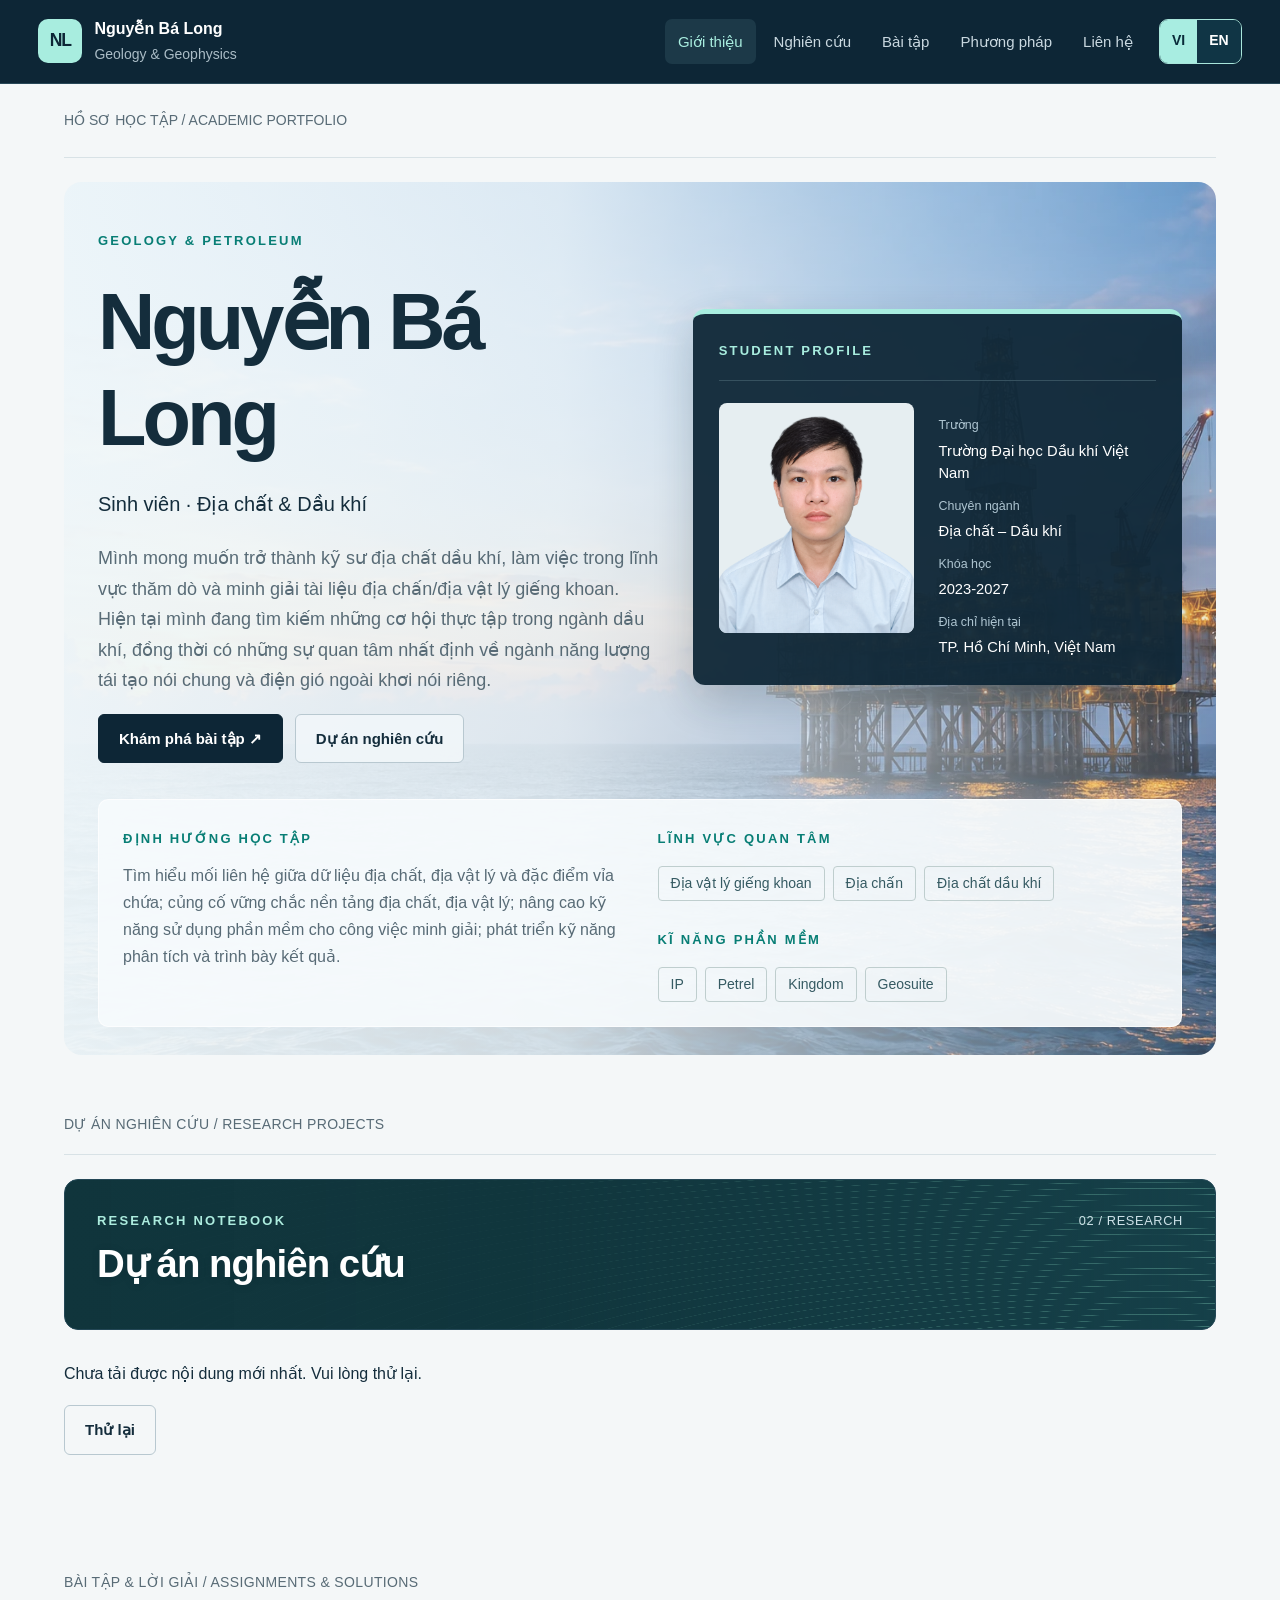
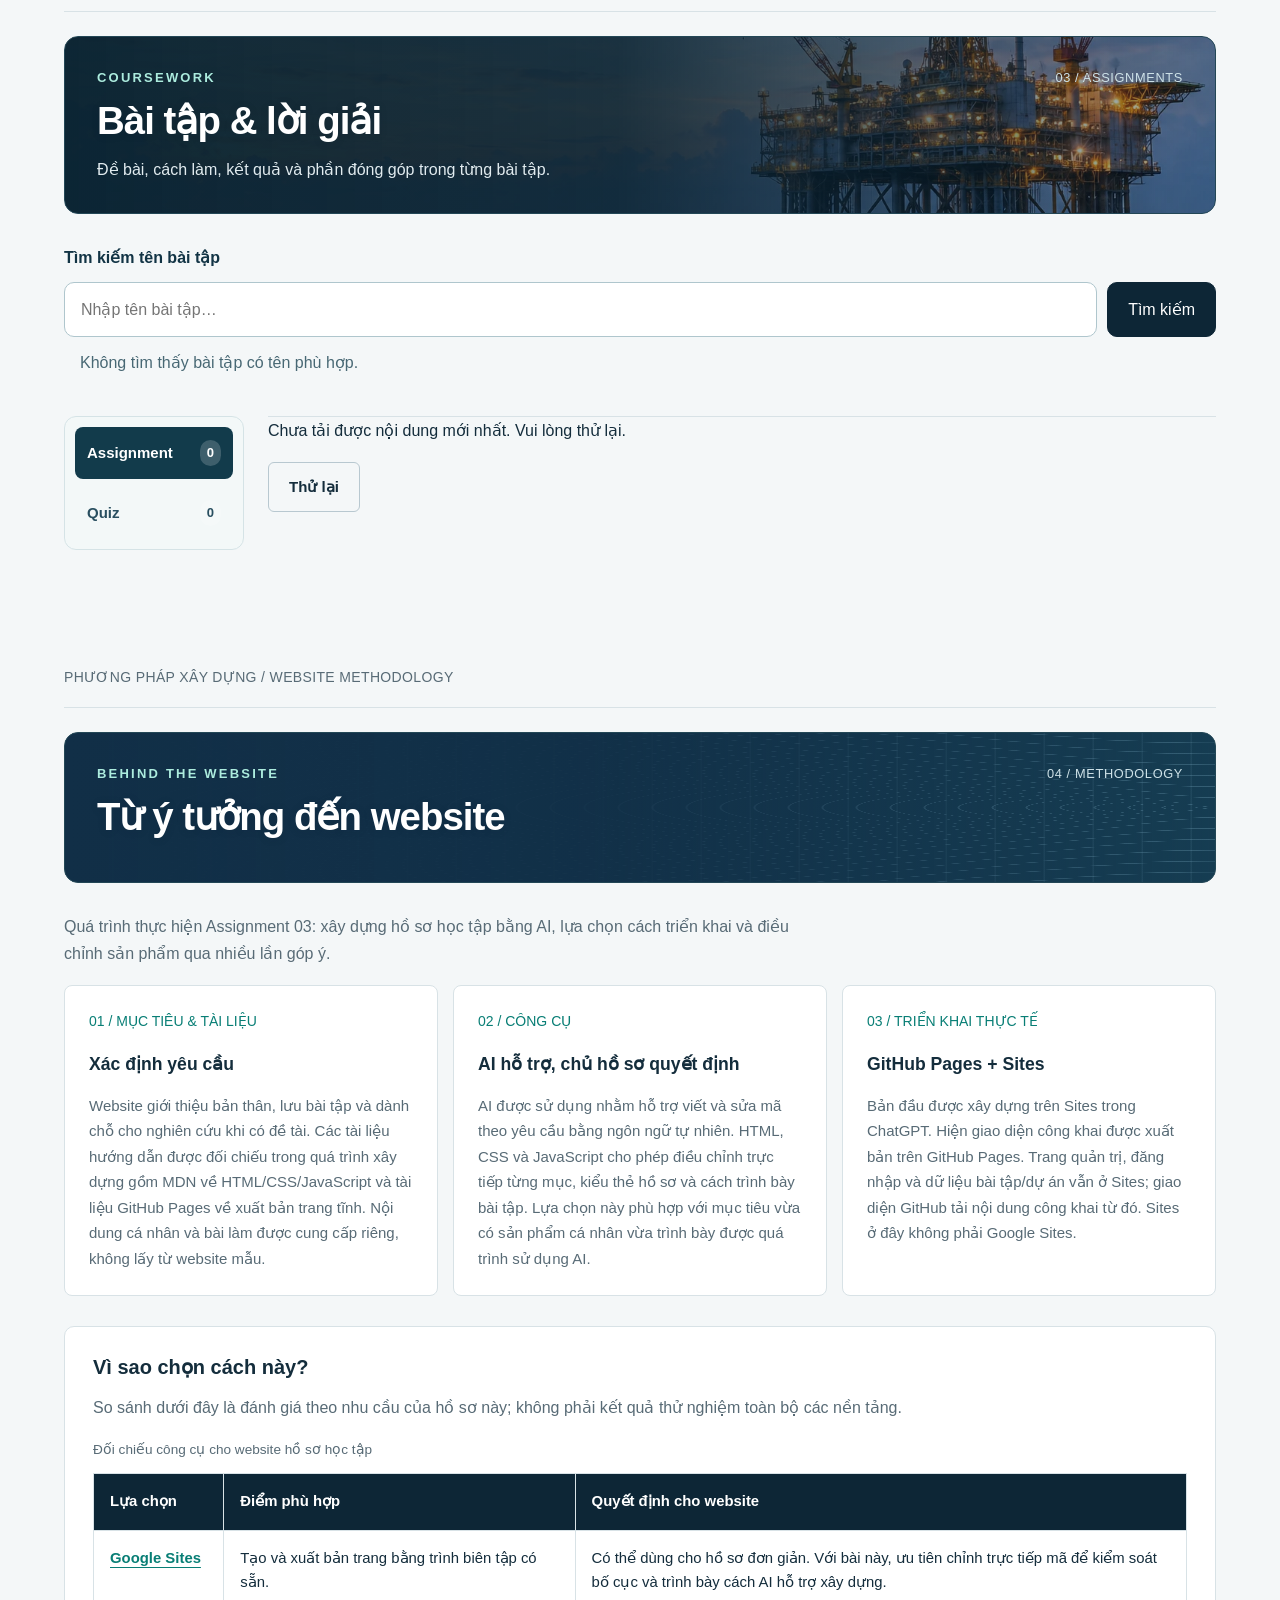
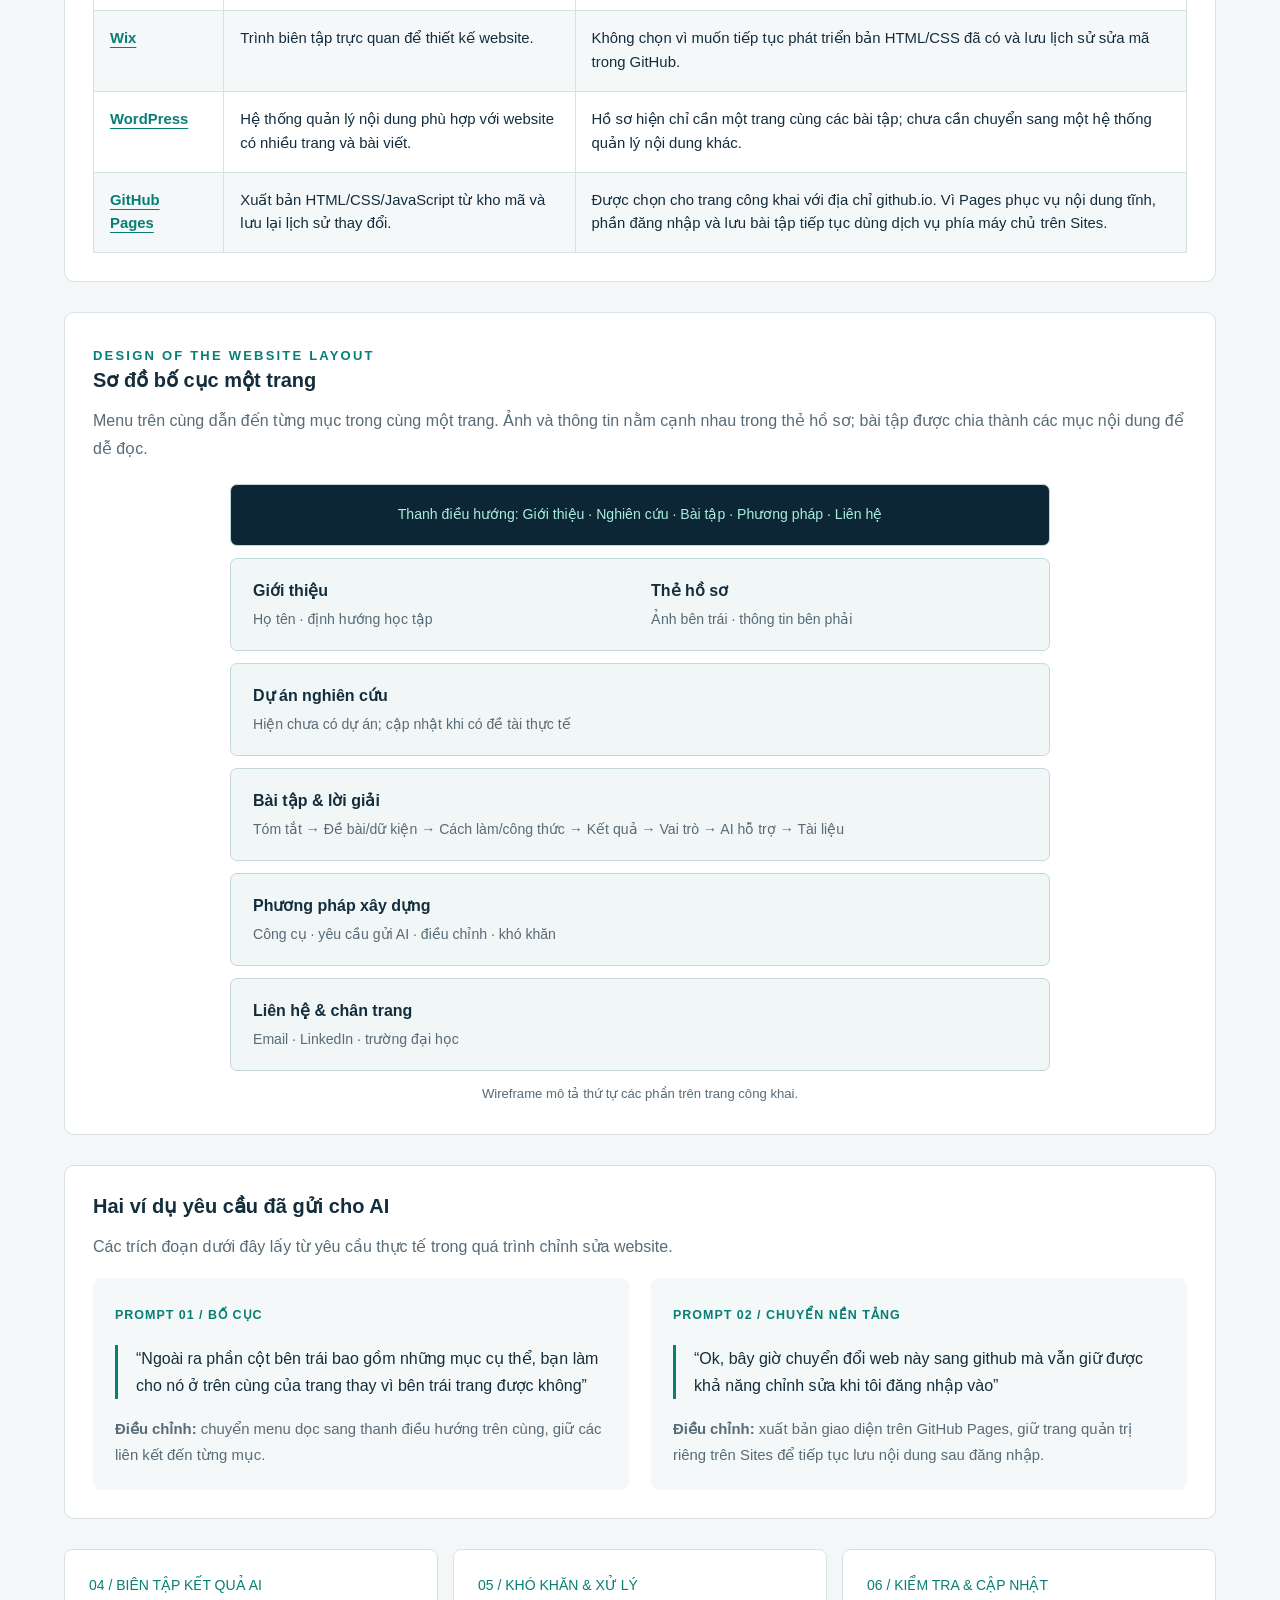
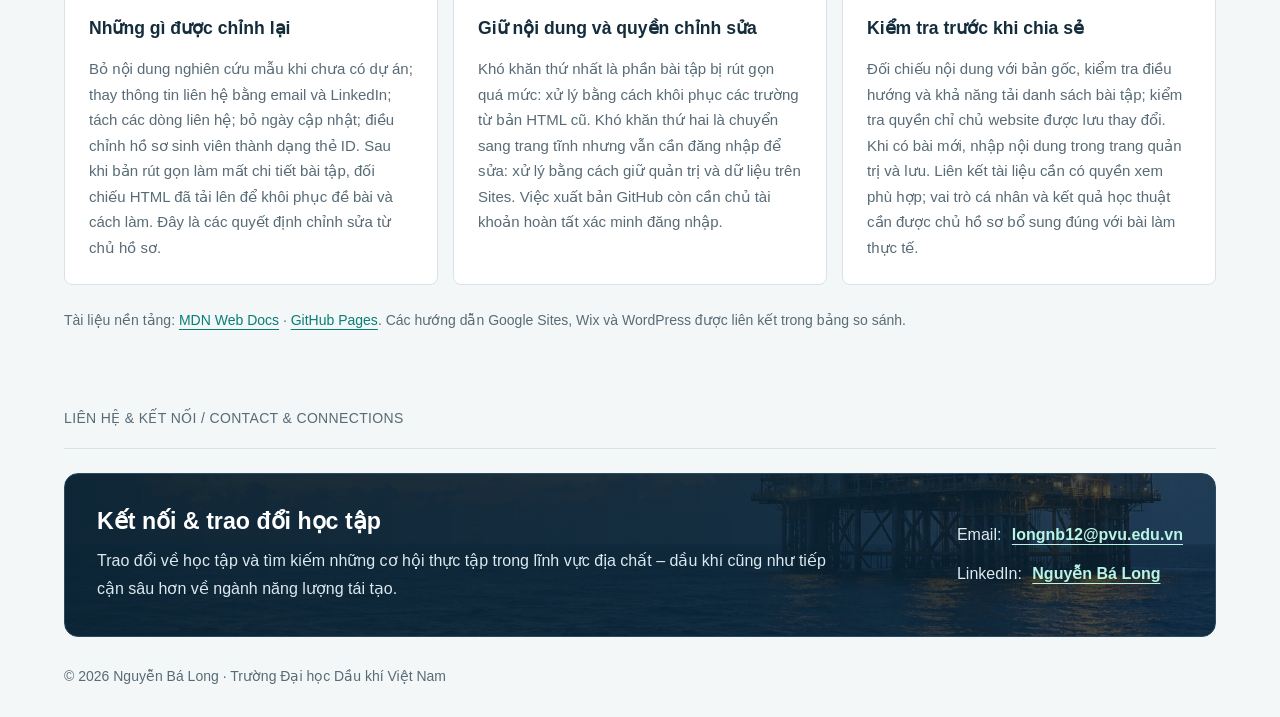
==== index.html @ e531b554 "Switch public portfolio content and feedback to Supabase; host backgrounds on GitHub" ====
<!DOCTYPE html>

<html lang="vi"><head><script defer="" src="./language.js?v=20261015"></script><meta charset="utf-8"/><meta content="width=device-width,initial-scale=1" name="viewport"/><title>Nguyễn Bá Long | Geology &amp; Geophysics</title><meta content="Geology &amp; Geophysics — Nguyễn Bá Long, Trường Đại học Dầu khí Việt Nam. Bài tập, dự án và trao đổi học thuật." name="description"/><link href="./favicon.svg" rel="icon"/><link href="./portfolio.css?v=20261015-supabase" rel="stylesheet"/><script defer="" src="./content.js?v=20261015-supabase"></script><script defer="" src="./feedback.js?v=20261015-supabase"></script><meta content="Nguyễn Bá Long | Geology &amp; Geophysics" property="og:title"/><meta content="Geology &amp; Geophysics — Nguyễn Bá Long, Trường Đại học Dầu khí Việt Nam. Bài tập, dự án và trao đổi học thuật." property="og:description"/><meta content="website" property="og:type"/><meta content="vi_VN" property="og:locale"/><meta content="Nguyễn Bá Long | Geology &amp; Geophysics" property="og:site_name"/><meta content="summary" name="twitter:card"/><meta content="Nguyễn Bá Long | Geology &amp; Geophysics" name="twitter:title"/><meta content="Geology &amp; Geophysics — Nguyễn Bá Long, Trường Đại học Dầu khí Việt Nam. Bài tập, dự án và trao đổi học thuật." name="twitter:description"/><script defer="" src="./assignment-search.js?v=20261006"></script></head><body>
<a class="skip" href="#main">Đến nội dung chính</a>
<div id="website">
<header class="side"><a class="brand" href="#home"><span class="monogram">NL</span><span id="brand-name">Nguyễn Bá Long<small>Geology &amp; Geophysics</small></span></a><nav aria-label="Điều hướng chính" class="nav"><a class="active" href="#home">Giới thiệu</a><a href="#research">Nghiên cứu</a><a href="#assignments">Bài tập</a><a href="#methodology">Phương pháp</a><a href="#contact">Liên hệ</a><div aria-label="Ngôn ngữ" class="language-switch" role="group"><button aria-label="Tiếng Việt" aria-pressed="true" data-lang="vi" type="button">VI</button><button aria-label="English" aria-pressed="false" data-lang="en" type="button">EN</button></div></nav></header>
<main id="main"><div class="topline"><span>HỒ SƠ HỌC TẬP / ACADEMIC PORTFOLIO</span></div><section id="home"><div class="hero"><div><div class="eyebrow">Geology &amp; Petroleum</div><h1 class="profile-name" id="name">Nguyễn Bá Long</h1><p class="role" id="role">Sinh viên · Địa chất &amp; Dầu khí</p><p class="lead" id="bio">Mình mong muốn trở thành kỹ sư địa chất dầu khí, làm việc trong lĩnh vực thăm dò và minh giải tài liệu địa chấn/địa vật lý giếng khoan. Hiện tại mình đang tìm kiếm những cơ hội thực tập trong ngành dầu khí, đồng thời có những sự quan tâm nhất định về ngành năng lượng tái tạo nói chung và điện gió ngoài khơi nói riêng.</p><div class="buttons"><a class="button" href="#assignments">Khám phá bài tập ↗</a><a class="button secondary" href="#research">Dự án nghiên cứu</a></div></div><aside aria-label="Thông tin cá nhân" class="profile-card"><div class="eyebrow">Student profile</div><div class="profile-id-body"><div class="avatar" id="avatar"><img alt="Ảnh đại diện của Nguyễn Bá Long" height="1357" src="./portrait.png" width="1159"/></div><div class="profile-id-info"><dl id="profile-facts"><div><dt>Trường</dt><dd>Trường Đại học Dầu khí Việt Nam</dd></div><div><dt>Chuyên ngành</dt><dd>Địa chất – Dầu khí</dd></div><div><dt>Khóa học</dt><dd>2023-2027</dd></div><div><dt>Địa chỉ hiện tại</dt><dd>TP. Hồ Chí Minh, Việt Nam</dd></div></dl></div></div></aside></div><div class="about-strip"><div><span class="eyebrow">Định hướng học tập</span><p id="focus">Tìm hiểu mối liên hệ giữa dữ liệu địa chất, địa vật lý và đặc điểm vỉa chứa; củng cố vững chắc nền tảng địa chất, địa vật lý; nâng cao kỹ năng sử dụng phần mềm cho công việc minh giải; phát triển kỹ năng phân tích và trình bày kết quả.</p></div><div><span class="eyebrow">Lĩnh vực quan tâm</span><div class="chips" id="interests"><span class="chip">Địa vật lý giếng khoan</span><span class="chip">Địa chấn</span><span class="chip">Địa chất dầu khí</span></div><div class="software-skills"><span class="eyebrow">Kĩ năng phần mềm</span><div class="chips"><span class="chip">IP</span><span class="chip">Petrel</span><span class="chip">Kingdom</span><span class="chip">Geosuite</span></div></div></div></div></section>
<section class="section" id="research"><div class="section-kicker"><span>DỰ ÁN NGHIÊN CỨU / RESEARCH PROJECTS</span></div><div class="section-head"><div><p class="eyebrow">Research notebook</p><h2>Dự án nghiên cứu</h2></div><span class="section-no">02 / RESEARCH</span></div><div id="research-content"><div aria-live="polite" id="live-projects"><p>Đang tải dự án…</p></div></div></section><section class="section" id="assignments"><div class="section-kicker"><span>BÀI TẬP &amp; LỜI GIẢI / ASSIGNMENTS &amp; SOLUTIONS</span></div><div class="section-head"><div><p class="eyebrow">Coursework</p><h2>Bài tập &amp; lời giải</h2><p>Đề bài, cách làm, kết quả và phần đóng góp trong từng bài tập.</p></div><span class="section-no">03 / ASSIGNMENTS</span></div><div class="assignment-search" id="assignment-search"><form id="assignment-search-form" role="search"><label for="assignment-query">Tìm kiếm tên bài tập</label><div class="assignment-search-row"><input aria-controls="assignment-suggestions" aria-expanded="false" autocomplete="off" id="assignment-query" placeholder="Nhập tên bài tập…" type="search"/><button class="button" type="submit">Tìm kiếm</button><button class="button secondary" hidden="" id="assignment-search-clear" type="button">Xóa tìm kiếm</button></div></form><div aria-label="Gợi ý bài tập" class="assignment-suggestions" hidden="" id="assignment-suggestions"></div><p hidden="" id="assignment-search-status" role="status"></p></div><div class="coursework-layout"><aside aria-label="Loại bài tập" class="coursework-menu"><button aria-pressed="true" data-category="assignment" type="button">Assignment <span class="category-count">0</span></button><button aria-pressed="false" data-category="quiz" type="button">Quiz <span class="category-count">0</span></button></aside><div class="assignment-list" id="assignment-list"><div aria-live="polite" id="live-assignments"><p>Đang tải bài tập…</p></div></div></div></section>

<section class="section" id="methodology"><div class="section-kicker"><span>PHƯƠNG PHÁP XÂY DỰNG / WEBSITE METHODOLOGY</span></div>
<div class="section-head"><div><p class="eyebrow">Behind the website</p><h2>Từ ý tưởng đến website</h2></div><span class="section-no">04 / METHODOLOGY</span></div>
<p class="method-intro">Quá trình thực hiện Assignment 03: xây dựng hồ sơ học tập bằng AI, lựa chọn cách triển khai và điều chỉnh sản phẩm qua nhiều lần góp ý.</p>
<div class="method-grid">
<article class="method"><span class="step">01 / MỤC TIÊU &amp; TÀI LIỆU</span><h3>Xác định yêu cầu</h3><p>Website giới thiệu bản thân, lưu bài tập và dành chỗ cho nghiên cứu khi có đề tài. Các tài liệu hướng dẫn được đối chiếu trong quá trình xây dựng gồm MDN về HTML/CSS/JavaScript và tài liệu GitHub Pages về xuất bản trang tĩnh. Nội dung cá nhân và bài làm được cung cấp riêng, không lấy từ website mẫu.</p></article>
<article class="method"><span class="step">02 / CÔNG CỤ</span><h3>AI hỗ trợ, chủ hồ sơ quyết định</h3><p>AI được sử dụng nhằm hỗ trợ viết và sửa mã theo yêu cầu bằng ngôn ngữ tự nhiên. HTML, CSS và JavaScript cho phép điều chỉnh trực tiếp từng mục, kiểu thẻ hồ sơ và cách trình bày bài tập. Lựa chọn này phù hợp với mục tiêu vừa có sản phẩm cá nhân vừa trình bày được quá trình sử dụng AI.</p></article>
<article class="method"><span class="step">03 / TRIỂN KHAI THỰC TẾ</span><h3>GitHub Pages + Sites</h3><p>Bản đầu được xây dựng trên Sites trong ChatGPT. Hiện giao diện công khai được xuất bản trên GitHub Pages. Trang quản trị, đăng nhập và dữ liệu bài tập/dự án vẫn ở Sites; giao diện GitHub tải nội dung công khai từ đó. Sites ở đây không phải Google Sites.</p></article>
</div>
<div class="method-block"><h3>Vì sao chọn cách này?</h3><p>So sánh dưới đây là đánh giá theo nhu cầu của hồ sơ này; không phải kết quả thử nghiệm toàn bộ các nền tảng.</p>
<div class="tool-table-wrap"><table class="tool-table"><caption>Đối chiếu công cụ cho website hồ sơ học tập</caption><thead><tr><th scope="col">Lựa chọn</th><th scope="col">Điểm phù hợp</th><th scope="col">Quyết định cho website</th></tr></thead><tbody>
<tr><th scope="row"><a href="https://support.google.com/sites/answer/98081?hl=en" rel="noopener noreferrer" target="_blank">Google Sites</a></th><td>Tạo và xuất bản trang bằng trình biên tập có sẵn.</td><td>Có thể dùng cho hồ sơ đơn giản. Với bài này, ưu tiên chỉnh trực tiếp mã để kiểm soát bố cục và trình bày cách AI hỗ trợ xây dựng.</td></tr>
<tr><th scope="row"><a href="https://support.wix.com/en/article/wix-editor-getting-started-with-the-wix-editor" rel="noopener noreferrer" target="_blank">Wix</a></th><td>Trình biên tập trực quan để thiết kế website.</td><td>Không chọn vì muốn tiếp tục phát triển bản HTML/CSS đã có và lưu lịch sử sửa mã trong GitHub.</td></tr>
<tr><th scope="row"><a href="https://wordpress.org/documentation/article/get-started-with-wordpress/" rel="noopener noreferrer" target="_blank">WordPress</a></th><td>Hệ thống quản lý nội dung phù hợp với website có nhiều trang và bài viết.</td><td>Hồ sơ hiện chỉ cần một trang cùng các bài tập; chưa cần chuyển sang một hệ thống quản lý nội dung khác.</td></tr>
<tr><th scope="row"><a href="https://docs.github.com/en/pages" rel="noopener noreferrer" target="_blank">GitHub Pages</a></th><td>Xuất bản HTML/CSS/JavaScript từ kho mã và lưu lại lịch sử thay đổi.</td><td>Được chọn cho trang công khai với địa chỉ github.io. Vì Pages phục vụ nội dung tĩnh, phần đăng nhập và lưu bài tập tiếp tục dùng dịch vụ phía máy chủ trên Sites.</td></tr>
</tbody></table></div></div>
<div class="method-block"><span class="eyebrow">Design of the website layout</span><h3>Sơ đồ bố cục một trang</h3><p>Menu trên cùng dẫn đến từng mục trong cùng một trang. Ảnh và thông tin nằm cạnh nhau trong thẻ hồ sơ; bài tập được chia thành các mục nội dung để dễ đọc.</p>
<figure aria-label="Sơ đồ bố cục website từ trên xuống" class="layout-wireframe">
<div class="wire-nav">Thanh điều hướng: Giới thiệu · Nghiên cứu · Bài tập · Phương pháp · Liên hệ</div>
<div class="wire-hero"><div><strong>Giới thiệu</strong><span>Họ tên · định hướng học tập</span></div><div><strong>Thẻ hồ sơ</strong><span>Ảnh bên trái · thông tin bên phải</span></div></div>
<div><strong>Dự án nghiên cứu</strong><span>Hiện chưa có dự án; cập nhật khi có đề tài thực tế</span></div><div><strong>Bài tập &amp; lời giải</strong><span>Tóm tắt → Đề bài/dữ kiện → Cách làm/công thức → Kết quả → Vai trò → AI hỗ trợ → Tài liệu</span></div>

<div><strong>Phương pháp xây dựng</strong><span>Công cụ · yêu cầu gửi AI · điều chỉnh · khó khăn</span></div>
<div><strong>Liên hệ &amp; chân trang</strong><span>Email · LinkedIn · trường đại học</span></div>
<figcaption>Wireframe mô tả thứ tự các phần trên trang công khai.</figcaption></figure></div>
<div class="method-block"><h3>Hai ví dụ yêu cầu đã gửi cho AI</h3><p>Các trích đoạn dưới đây lấy từ yêu cầu thực tế trong quá trình chỉnh sửa website.</p><div class="prompt-grid">
<article class="prompt-card"><span class="step">PROMPT 01 / BỐ CỤC</span><blockquote>“Ngoài ra phần cột bên trái bao gồm những mục cụ thể, bạn làm cho nó ở trên cùng của trang thay vì bên trái trang được không”</blockquote><p><strong>Điều chỉnh:</strong> chuyển menu dọc sang thanh điều hướng trên cùng, giữ các liên kết đến từng mục.</p></article>
<article class="prompt-card"><span class="step">PROMPT 02 / CHUYỂN NỀN TẢNG</span><blockquote>“Ok, bây giờ chuyển đổi web này sang github mà vẫn giữ được khả năng chỉnh sửa khi tôi đăng nhập vào”</blockquote><p><strong>Điều chỉnh:</strong> xuất bản giao diện trên GitHub Pages, giữ trang quản trị riêng trên Sites để tiếp tục lưu nội dung sau đăng nhập.</p></article>
</div></div>
<div class="method-grid method-reflection">
<article class="method"><span class="step">04 / BIÊN TẬP KẾT QUẢ AI</span><h3>Những gì được chỉnh lại</h3><p>Bỏ nội dung nghiên cứu mẫu khi chưa có dự án; thay thông tin liên hệ bằng email và LinkedIn; tách các dòng liên hệ; bỏ ngày cập nhật; điều chỉnh hồ sơ sinh viên thành dạng thẻ ID. Sau khi bản rút gọn làm mất chi tiết bài tập, đối chiếu HTML đã tải lên để khôi phục đề bài và cách làm. Đây là các quyết định chỉnh sửa từ chủ hồ sơ.</p></article>
<article class="method"><span class="step">05 / KHÓ KHĂN &amp; XỬ LÝ</span><h3>Giữ nội dung và quyền chỉnh sửa</h3><p>Khó khăn thứ nhất là phần bài tập bị rút gọn quá mức: xử lý bằng cách khôi phục các trường từ bản HTML cũ. Khó khăn thứ hai là chuyển sang trang tĩnh nhưng vẫn cần đăng nhập để sửa: xử lý bằng cách giữ quản trị và dữ liệu trên Sites. Việc xuất bản GitHub còn cần chủ tài khoản hoàn tất xác minh đăng nhập.</p></article>
<article class="method"><span class="step">06 / KIỂM TRA &amp; CẬP NHẬT</span><h3>Kiểm tra trước khi chia sẻ</h3><p>Đối chiếu nội dung với bản gốc, kiểm tra điều hướng và khả năng tải danh sách bài tập; kiểm tra quyền chỉ chủ website được lưu thay đổi. Khi có bài mới, nhập nội dung trong trang quản trị và lưu. Liên kết tài liệu cần có quyền xem phù hợp; vai trò cá nhân và kết quả học thuật cần được chủ hồ sơ bổ sung đúng với bài làm thực tế.</p></article>
</div>
<p class="references">Tài liệu nền tảng: <a href="https://developer.mozilla.org/en-US/docs/Learn_web_development" rel="noopener noreferrer" target="_blank">MDN Web Docs</a> · <a href="https://docs.github.com/en/pages/getting-started-with-github-pages/what-is-github-pages" rel="noopener noreferrer" target="_blank">GitHub Pages</a>. Các hướng dẫn Google Sites, Wix và WordPress được liên kết trong bảng so sánh.</p>
</section>
<div class="section-kicker contact-kicker"><span>LIÊN HỆ &amp; KẾT NỐI / CONTACT &amp; CONNECTIONS</span></div><section class="contact" id="contact"><div><h3>Kết nối &amp; trao đổi học tập</h3><p id="contact-note">Trao đổi về học tập và tìm kiếm những cơ hội thực tập trong lĩnh vực địa chất – dầu khí cũng như tiếp cận sâu hơn về ngành năng lượng tái tạo.</p></div><div class="link-row" id="contact-links"><div class="contact-line"><span>Email: </span><a href="mailto:longnb12@pvu.edu.vn">longnb12@pvu.edu.vn</a></div><div class="contact-line"><span>LinkedIn: </span><a href="https://www.linkedin.com/in/long-nguy%E1%BB%85n-92a32743b/" rel="noopener noreferrer" target="_blank">Nguyễn Bá Long</a></div></div></section><footer><span id="copyright">© 2026 Nguyễn Bá Long · Trường Đại học Dầu khí Việt Nam</span></footer></main></div>
<noscript><p>Vui lòng bật JavaScript để xem bài tập và dự án mới nhất.</p></noscript></body></html>
---- portfolio.css ----
:root{--navy:#0d2636;--ink:#142d3c;--muted:#586b76;--teal:#087e75;--mint:#a8eddf;--paper:#f4f7f8;--line:#d8e2e6;--white:#fff;--orange:#b64b25}*{box-sizing:border-box}html{scroll-behavior:smooth;scroll-padding-top:28px}body{margin:0;background:var(--paper);color:var(--ink);font:16px/1.7 "Segoe UI",Arial,sans-serif}button,input,textarea,select{font:inherit}a{color:var(--teal);text-underline-offset:4px}button,a,input,textarea,select{touch-action:manipulation}button{cursor:pointer}button:focus-visible,a:focus-visible,input:focus-visible,textarea:focus-visible,select:focus-visible,summary:focus-visible{outline:3px solid #e88550;outline-offset:4px}h1,h2,h3,p{margin-top:0}h1,h2,h3{line-height:1.2}h1{font-size:clamp(3.2rem,6.2vw,6.4rem);font-weight:650;letter-spacing:-.05em;margin:22px 0}h2{font-size:clamp(1.8rem,3vw,2.7rem);font-weight:600;letter-spacing:-.025em;margin-bottom:12px}h3{font-size:1.25rem;font-weight:650}p{margin-bottom:18px}small,.meta{font-size:.875rem}.skip{position:absolute;left:-9999px}.skip:focus{left:20px;top:10px;z-index:100;background:white;padding:12px}.side{position:fixed;inset:0 auto 0 0;width:246px;background:var(--navy);color:white;padding:38px 26px;display:flex;flex-direction:column;z-index:20}.brand{display:flex;align-items:center;gap:12px;color:white;text-decoration:none;font-weight:650;line-height:1.35}.monogram{display:grid;place-items:center;width:44px;height:44px;background:var(--mint);color:var(--navy);font-size:1.1rem;letter-spacing:-1px;font-weight:750;border-radius:10px;flex-shrink:0}.brand small{display:block;color:#aabcc6;font-weight:400;margin-top:4px}.side-label{font-size:.75rem;text-transform:uppercase;letter-spacing:.16em;color:#aabcc6;margin:58px 14px 16px}.nav{display:flex;flex-direction:column;gap:8px}.nav a{display:flex;gap:16px;text-decoration:none;color:#c9d8e0;border-radius:7px;padding:12px 14px;font-size:.9375rem}.nav a span{font-size:.8125rem;color:#88a5b5}.nav a:hover,.nav a.active{background:#1c3948;color:var(--mint)}.side-bottom{margin-top:auto;padding-top:32px}.side-bottom p{font-size:.875rem;color:#aabcc6}.edit-link{display:block;text-align:center;border:1px solid #56717f;color:white;border-radius:6px;padding:10px;text-decoration:none}.edit-link:hover{background:#244453}main{margin-left:246px;padding:0 5.3vw;max-width:1700px}.topline{display:flex;justify-content:space-between;gap:20px;padding:25px 0;border-bottom:1px solid var(--line);color:var(--muted);font-size:.875rem}.topline strong{color:var(--teal);font-weight:500}.hero{display:grid;grid-template-columns:minmax(0,1.6fr) minmax(230px,1fr);gap:45px;padding:62px 0 52px;align-items:center}.eyebrow{font-size:.8125rem;letter-spacing:.17em;text-transform:uppercase;font-weight:650;color:var(--teal)}.hero .lead{font-size:1.125rem;max-width:600px;color:var(--muted)}.role{font-size:1.25rem;margin-bottom:22px;color:var(--ink)}.buttons{display:flex;gap:12px;flex-wrap:wrap}.button{display:inline-flex;justify-content:center;align-items:center;padding:11px 20px;border-radius:6px;background:var(--navy);color:white;text-decoration:none;border:1px solid var(--navy);font-weight:600;font-size:.9375rem}.button:hover{background:#254858}.button.secondary{background:transparent;color:var(--ink);border-color:#b8c8d0}.button.secondary:hover{background:#e8f0f1}.button.mint{background:var(--mint);color:var(--navy);border-color:var(--mint)}.profile-card{background:var(--navy);color:white;padding:28px;border-radius:12px;position:relative;overflow:hidden;border-top:5px solid var(--mint)}.profile-card .eyebrow{color:var(--mint)}.avatar{height:90px;width:90px;border-radius:50%;background:#284758;display:grid;place-items:center;font-size:2rem;font-weight:600;color:var(--mint);margin:25px 0;overflow:hidden}.avatar img{width:100%;height:100%;object-fit:cover}.profile-card dl{margin:0}.profile-card dt{color:#aec5d1;font-size:.875rem;margin-top:17px}.profile-card dd{margin:3px 0 0;overflow-wrap:anywhere}.note{border-left:3px solid var(--orange);padding:12px 18px;background:#fff4ed;color:#77371d;font-size:.875rem;margin-bottom:36px}.about-strip{display:grid;grid-template-columns:1fr 1fr;gap:35px;border-block:1px solid var(--line);padding:28px 0 32px}.about-strip p{color:var(--muted);margin:10px 0 0}.chips{display:flex;flex-wrap:wrap;gap:8px;margin-top:14px}.chip{border:1px solid #bfcece;padding:5px 12px;border-radius:4px;font-size:.875rem;color:#355a62}.section{padding:58px 0;scroll-margin-top:20px}.section-head{display:flex;justify-content:space-between;gap:20px;align-items:end;margin-bottom:30px}.section-head p{margin:0;color:var(--muted);max-width:540px}.section-no{color:#738995;font-size:.875rem;white-space:nowrap}.assignment-list{border-top:1px solid var(--line)}.assignment{background:white;border-bottom:1px solid var(--line)}.assignment summary{display:grid;grid-template-columns:52px minmax(0,1fr) auto 24px;align-items:center;gap:20px;list-style:none;padding:27px 25px;cursor:pointer}.assignment summary::-webkit-details-marker{display:none}.assignment summary:hover{background:#f8fbfc}.assignment .number{font-size:1.3rem;color:#728c98;font-variant-numeric:tabular-nums}.assignment h3{margin:7px 0 0}.assignment .course{color:var(--muted);font-size:.875rem}.status{display:inline-block;border-radius:4px;padding:5px 10px;font-size:.8125rem;white-space:nowrap;background:#edf2f4;color:#435d6b}.status.progress{background:#e5f4f0;color:#19695d}.status.done{background:#d7f0e5;color:#225d42}.plus{font-size:1.5rem;font-weight:300;color:var(--teal)}details[open] .plus{transform:rotate(45deg)}.assignment-body{padding:0 30px 30px 97px}.assignment-body>p{color:var(--muted)}.detail-grid{display:grid;grid-template-columns:1fr 1fr;gap:24px;margin:24px 0}.detail-grid h4{font-size:.875rem;color:var(--teal);margin:0 0 8px}.detail-grid p{white-space:pre-line;margin:0;overflow-wrap:anywhere}.empty{font-size:.875rem;color:var(--muted);padding:10px 0}.research-box{display:grid;grid-template-columns:1.65fr 1fr;background:var(--navy);border-radius:12px;color:white;overflow:hidden}.research-main{padding:38px}.research-main h3{font-size:1.8rem;line-height:1.35;margin:20px 0}.research-main p{color:#c1d3dd;white-space:pre-line}.research-main .eyebrow{color:var(--mint)}.research-facts{padding:35px;background:#193848}.research-facts h4{font-size:.8125rem;text-transform:uppercase;letter-spacing:.1em;color:var(--mint);margin:0 0 10px}.research-facts p{color:#e2edf1;white-space:pre-line}.research-facts>div+div{border-top:1px solid #3e5865;padding-top:20px;margin-top:20px}.method-intro{max-width:750px;color:var(--muted)}.method-grid{display:grid;grid-template-columns:repeat(3,minmax(0,1fr));gap:15px}.method{border:1px solid var(--line);border-radius:8px;padding:24px;background:white}.method .step{color:var(--teal);font-size:.875rem;display:block;margin-bottom:20px}.method h3{font-size:1.1rem}.method p{font-size:.9375rem;color:var(--muted);margin:0;white-space:pre-line}.references{font-size:.875rem;color:var(--muted);margin:24px 0 0}.contact{border-block:1px solid var(--line);padding:30px 0;display:flex;justify-content:space-between;align-items:center;gap:20px}.contact h3{margin:0 0 8px}.contact p{margin:0;color:var(--muted)}footer{font-size:.875rem;color:var(--muted);padding:28px 0;display:flex;justify-content:space-between;gap:20px}footer a{white-space:nowrap}@media(min-width:1500px){main{padding:0 80px}.hero{gap:85px}}@media(max-width:1100px){.side{width:206px;padding:30px 18px}main{margin-left:206px;padding:0 30px}.hero{gap:25px;grid-template-columns:1.4fr 1fr}h1{font-size:4.2rem}.method-grid{grid-template-columns:1fr 1fr}.assignment summary{gap:12px;padding:23px 18px}.assignment-body{padding-left:82px}}@media(max-width:800px){.side{position:relative;width:100%;padding:20px 22px}.brand{font-size:1rem}.brand small{display:none}.side-label,.side-bottom{display:none}.nav{flex-direction:row;flex-wrap:wrap;gap:4px;margin-top:18px}.nav a{padding:7px 10px;font-size:.875rem}.nav a span{display:none}main{margin:0;padding:0 22px}.hero{padding:38px 0;grid-template-columns:1fr 1fr;gap:24px}h1{font-size:3.4rem}.hero .lead{font-size:1rem}.profile-card{padding:22px}.section{padding:42px 0}.research-box{grid-template-columns:1fr}.research-main,.research-facts{padding:27px}.topline{font-size:.8125rem}}@media(max-width:560px){.hero,.about-strip,.detail-grid,.method-grid,.fields{grid-template-columns:1fr}.hero{gap:30px}h1{font-size:3.65rem}.profile-card{display:block}.avatar{float:right;margin:0 0 12px 12px;width:70px;height:70px}.profile-card dl{display:grid;grid-template-columns:1fr 1fr;gap:6px 14px;clear:both}.profile-card dl div:last-child{grid-column:1/-1}.section-head{align-items:start}.section-head p{font-size:.9375rem}.section-no{display:none}.assignment summary{grid-template-columns:30px minmax(0,1fr) 20px;gap:12px;padding:22px 14px}.assignment summary .status{grid-column:2;justify-self:start}.assignment summary .plus{grid-column:3;grid-row:1}.assignment h3{font-size:1.12rem}.assignment-body{padding:0 22px 26px}.contact,footer{align-items:start;flex-direction:column}.topline{flex-wrap:wrap;gap:4px}.fields{padding:0 15px 18px}.repeat-card{margin:0 12px 15px;padding:14px}.research-main h3{font-size:1.5rem}}@media(prefers-reduced-motion:reduce){html{scroll-behavior:auto}}@media print{main{margin:0;padding:0}.hero{padding-top:20px}.research-box{color:black;background:white;border:1px solid #ccc}.research-box p,.research-box h4,.research-box .eyebrow{color:black}.research-facts{background:white}.assignment-body{display:block}.section{break-inside:avoid}.button{color:black;background:white}}

.assignment-final{display:grid;grid-template-columns:52px minmax(0,1fr);gap:20px;padding:30px 26px}
.assignment-final .number{padding-top:4px}.assignment-final h3{font-size:1.4rem;margin:12px 0}
.assignment-final p{color:var(--muted);max-width:800px;margin:0 0 20px}
.assignment-meta{display:flex;align-items:center;gap:14px;flex-wrap:wrap}
.research-empty{display:flex;align-items:center;gap:24px;padding:32px;border:1px solid var(--line);border-radius:10px;background:white}
.research-empty p{margin:0;font-size:1.1rem;color:var(--muted)}.empty-index{font-size:2rem;color:var(--teal)}
@media(max-width:560px){.assignment-final{grid-template-columns:27px minmax(0,1fr);gap:12px;padding:24px 15px}.assignment-final h3{font-size:1.2rem}.research-empty{padding:24px;gap:15px}}


/* Horizontal site navigation */
html{scroll-padding-top:120px}
.side{position:sticky;inset:auto;top:0;width:100%;padding:18px max(24px,calc((100vw - 1240px)/2));display:flex;flex-direction:row;align-items:center;justify-content:space-between;gap:28px;border-bottom:1px solid #284858}
.brand{flex-shrink:0}.brand small{display:block}
.nav{flex-direction:row;justify-content:flex-end;flex-wrap:wrap;gap:5px;margin:0}
.nav a{padding:10px 13px;white-space:nowrap}
main{margin:0 auto;max-width:1320px;padding:0 40px}
.section{scroll-margin-top:115px}
@media(max-width:1100px){.side{padding:16px 24px;gap:18px}.nav a{padding:9px 10px;font-size:.875rem}main{margin:0 auto;padding:0 30px}.hero{grid-template-columns:1.6fr 1fr;gap:40px}}
@media(max-width:800px){.side{flex-direction:column;align-items:flex-start;gap:13px;padding:15px 22px}.nav{justify-content:flex-start;gap:3px;width:100%}.nav a{padding:7px 10px}.brand small{display:none}main{margin:0 auto;padding:0 22px}.hero{grid-template-columns:1fr 1fr;gap:24px}html{scroll-padding-top:160px}.section{scroll-margin-top:155px}}
@media(max-width:560px){.side{position:relative;padding:17px 18px}.nav{gap:3px}.nav a{padding:7px 9px}.hero{grid-template-columns:1fr;gap:30px}html{scroll-padding-top:20px}.section{scroll-margin-top:20px}}
@media print{.side{display:none!important}main{margin:0;padding:0}}

#contact>div:first-child{flex:1;max-width:760px}#contact-links{flex-direction:column;gap:8px;flex-shrink:0}
#contact-links{display:block}#contact-links .contact-line{display:block;line-height:1.8}#contact-links .contact-line+.contact-line{margin-top:10px}#contact-links .contact-line span{color:var(--muted);margin-right:6px}
/* Student profile: photo and information side by side. */
.hero{grid-template-columns:minmax(0,1.15fr) minmax(420px,1fr);gap:40px}
.profile-card{padding:26px}
.profile-card>.eyebrow{padding-bottom:18px;border-bottom:1px solid #36515f;margin-bottom:22px}
.profile-id-body{display:grid;grid-template-columns:minmax(0,0.9fr) minmax(0,1fr);gap:24px;align-items:center}
.profile-card .avatar{float:none;margin:0;width:100%;height:auto;aspect-ratio:1159/1357;border-radius:8px;background:#e6eef1;overflow:hidden}
.profile-card .avatar img{display:block;width:100%;height:100%;object-fit:contain}
.profile-id-info{min-width:0}
.profile-card .id-name{font-size:1.3rem;letter-spacing:-.02em;margin:0 0 16px;line-height:1.35}
.profile-card dl{display:block;clear:none;margin:0}
.profile-card dt{margin-top:12px;font-size:.78rem}
.profile-card dd{font-size:.92rem;line-height:1.5;margin:3px 0 0}
@media(max-width:1000px){.hero{grid-template-columns:1fr;gap:32px}.profile-card{width:100%;max-width:580px}.profile-card .avatar{max-width:220px}}
@media(max-width:560px){.profile-card{padding:20px}.profile-id-body{grid-template-columns:minmax(0,.85fr) minmax(0,1fr);gap:16px}.profile-card .id-name{font-size:1.1rem}.profile-card dd{font-size:.85rem}.profile-card dt{font-size:.75rem}}

/* Full assignment records and methodology evidence. */
.assignment-summary-label,.assignment-detail h4{color:var(--teal);font-size:.86rem;line-height:1.5;margin:0 0 9px}
.assignment-summary-label{margin-top:20px}
.assignment-detail-grid{display:grid;grid-template-columns:repeat(2,minmax(0,1fr));gap:22px;margin:24px 0}
.assignment-detail{min-width:0;padding:20px;border:1px solid var(--line);border-radius:8px;background:#f8fbfc}
.assignment-detail-grid .assignment-detail:first-child{grid-column:1/-1}
.assignment-detail p{font-size:.95rem;margin:0;overflow-wrap:anywhere}
.method-block{margin:30px 0;padding:28px;background:white;border:1px solid var(--line);border-radius:10px}
.method-block>p{color:var(--muted)}.method-block h3{margin-bottom:15px}
.tool-table-wrap{overflow-x:auto}.tool-table{width:100%;border-collapse:collapse;font-size:.93rem;line-height:1.6}
.tool-table caption{text-align:left;color:var(--muted);font-size:.85rem;padding:0 0 12px}
.tool-table th,.tool-table td{text-align:left;vertical-align:top;padding:16px;border:1px solid var(--line)}
.tool-table thead{background:var(--navy);color:white}.tool-table tbody th{min-width:130px}
.tool-table tbody tr:nth-child(even){background:#f4f8f9}
.layout-wireframe{max-width:820px;margin:22px auto 0;display:grid;gap:12px}
.layout-wireframe>div{padding:18px 22px;background:#f1f6f7;border:1px solid #c4d6dc;border-radius:7px}
.layout-wireframe .wire-nav{background:var(--navy);color:var(--mint);font-size:.88rem;text-align:center}
.layout-wireframe strong,.layout-wireframe span{display:block}.layout-wireframe span{font-size:.88rem;color:var(--muted);margin-top:4px}
.layout-wireframe .wire-hero{display:grid;grid-template-columns:1fr 1fr;gap:22px}
.layout-wireframe figcaption{font-size:.82rem;color:var(--muted);text-align:center}
.prompt-grid{display:grid;grid-template-columns:1fr 1fr;gap:22px}.prompt-card{padding:22px;background:#f4f8f9;border-radius:8px}
.prompt-card .step{font-size:.78rem;letter-spacing:.08em;color:var(--teal);font-weight:650}
.prompt-card blockquote{margin:18px 0;padding-left:18px;border-left:3px solid var(--teal);font-size:1rem}
.prompt-card p{font-size:.93rem;color:var(--muted);margin:0}.method-reflection{margin-top:28px}
@media(max-width:700px){.assignment-detail-grid,.prompt-grid{grid-template-columns:1fr}.method-block{padding:20px}.tool-table th,.tool-table td{padding:12px}.layout-wireframe>div{padding:15px}.layout-wireframe .wire-hero{grid-template-columns:1fr;gap:14px}}
/* Shared petroleum hero background and assignment feedback. */
#home{margin-top:24px;padding:0 34px 28px;border-radius:18px;background:linear-gradient(90deg,rgba(239,247,250,.97) 0%,rgba(239,247,250,.86) 43%,rgba(214,230,241,.24) 100%),url('./petroleum-hero.webp') center/cover no-repeat;overflow:hidden}
#home .hero{padding:48px 0 36px;gap:32px}
#home .profile-card{background:rgba(13,38,54,.94);box-shadow:0 16px 40px #0d263633}
#home .about-strip{padding:24px;border:1px solid #ffffffaa;border-radius:10px;background:rgba(246,250,252,.94)}
#home .hero>.buttons .secondary,#home .hero .button.secondary{background:#f1f7fae8}
.assignment-actions{display:flex;flex-wrap:wrap;gap:12px;margin-top:22px}
.feedback-dialog{width:min(650px,calc(100% - 28px));max-height:90dvh;padding:32px;border:1px solid #d8e2e6;border-radius:20px;background:#fafaf8;color:#142d3c;box-shadow:0 20px 100px #071a3d55;overflow-y:auto}
.feedback-dialog::backdrop{background:#071c30a6;backdrop-filter:blur(3px)}
.feedback-dialog h2{font-size:2.3rem;margin:14px 0 20px}.feedback-dialog .eyebrow{color:#997013;margin:0;font-size:.85rem}
.feedback-close{position:absolute;top:16px;right:18px;width:44px;height:44px;border:0;border-radius:50%;background:#e9eee9;color:#142d3c;font-size:28px;line-height:1}
.feedback-title{color:#586b76;margin-bottom:26px}.feedback-dialog label{display:block;font-size:.9rem;font-weight:650;margin-bottom:18px}
.feedback-dialog input,.feedback-dialog select,.feedback-dialog textarea{display:block;width:100%;margin-top:8px;padding:14px 16px;border:1px solid #c9d4d9;background:#fff;border-radius:12px;color:#142d3c;font-size:1rem;line-height:1.5}.feedback-dialog textarea{resize:vertical;min-height:150px}
.feedback-submit{width:100%;min-height:52px}.feedback-submit:disabled{cursor:default;opacity:.7}
.feedback-dialog .feedback-trap{position:absolute;left:-10000px;width:1px;height:1px;overflow:hidden}
.feedback-privacy{font-size:.875rem;color:#586b76;line-height:1.6}.feedback-status{margin:14px 0 0;color:#16644f;font-size:.95rem}.feedback-status.is-error{color:#a02b27}
@media(max-width:700px){#home{padding:0 18px 18px;background-position:68% center}#home .hero{padding:30px 0}#home .about-strip{padding:20px;gap:20px}#home h1{font-size:clamp(2.4rem,10vw,3.65rem)}.feedback-dialog{padding:26px 22px}.feedback-dialog h2{font-size:1.9rem}.assignment-actions .button{width:100%}}
@media(prefers-reduced-motion:reduce){html{scroll-behavior:auto}}

.feedback-dialog{position:fixed;inset:0;margin:auto}
/* Petroleum-inspired section banners: strong headings, quiet reading surfaces. */
.section-head{position:relative;isolation:isolate;overflow:hidden;padding:30px 32px;min-height:150px;border-radius:14px;background:#102f40;border:1px solid #234756;color:#fff;align-items:center}
.section-head>div,.section-head>.section-no{position:relative;z-index:1}
.section-head h2{color:#fff;text-shadow:0 1px 8px #071c3020}
.section-head p{color:#e1ebef}.section-head p.eyebrow{color:#acecde;margin-bottom:9px}
.section-head .section-no{color:#cee2e8;align-self:flex-start;font-size:.8rem;letter-spacing:.05em}
#assignments>.section-head{background:linear-gradient(90deg,rgba(9,35,50,.98) 0%,rgba(9,35,50,.90) 48%,rgba(9,35,50,.30) 100%),url('./petroleum-hero.webp') 80% 53%/cover no-repeat}
#research>.section-head{background:linear-gradient(90deg,#10353c 0%,rgba(16,53,60,.94) 40%,rgba(16,53,60,.1) 100%),repeating-radial-gradient(ellipse at 95% 150%,transparent 0 14px,rgba(141,223,199,.36) 15px 16px,transparent 17px 28px),#16414a}
#methodology>.section-head{background:linear-gradient(90deg,#112f47 0%,rgba(17,47,71,.93) 46%,rgba(17,47,71,.1) 100%),repeating-radial-gradient(ellipse at 100% 50%,transparent 0 17px,rgba(140,192,214,.29) 18px 19px,transparent 20px 34px),repeating-linear-gradient(90deg,transparent 0 47px,rgba(143,190,212,.10) 48px 49px),#163e53}
#contact{position:relative;isolation:isolate;margin-top:14px;padding:34px 32px;border:1px solid #294b5d;border-radius:14px;color:#fff;background:linear-gradient(90deg,rgba(10,35,51,.97),rgba(10,35,51,.88) 62%,rgba(10,35,51,.70)),url('./petroleum-hero.webp') center 70%/cover no-repeat}
#contact h3{color:#fff;font-size:1.45rem;margin-bottom:12px}#contact p,#contact-links .contact-line span{color:#dce9ef}#contact a{color:#b8f5e5;font-weight:600}#contact a:hover{color:#fff}
@media(max-width:700px){.section-head{padding:24px 22px;min-height:140px;align-items:flex-start}.section-head .section-no{display:none}.section-head h2{font-size:1.9rem}.section-head p{font-size:.95rem}#contact{padding:28px 22px;flex-direction:column;align-items:flex-start;gap:24px}#contact-links{max-width:100%;overflow-wrap:anywhere}#assignments>.section-head{background-position:70% 50%}}
@media print{.section-head,#contact{background:#fff!important;border:1px solid #aaa;color:#142d3c}.section-head h2,.section-head p,.section-head .section-no,#contact h3,#contact p,#contact a,#contact-links .contact-line span{color:#142d3c!important}}

/* Bilingual section introductions and the complete brand subtitle. */
.section-kicker{display:flex;align-items:center;gap:18px;margin:0 0 24px;padding:0 0 18px;border-bottom:1px solid var(--line);font-size:.875rem;line-height:1.6;color:var(--muted);letter-spacing:.025em}
.contact-kicker{margin-top:16px;margin-bottom:24px}
.brand{min-width:0;max-width:100%}.brand>span:last-child{min-width:0}.brand small{display:block;font-size:.875rem;line-height:1.5;white-space:normal}
@media(max-width:1000px){.side{flex-wrap:wrap}.nav{flex-wrap:wrap}}
@media(max-width:800px){.brand small{display:block}.section-kicker{font-size:.8125rem;margin-bottom:20px;padding-bottom:14px}}

/* Independent assignment disclosures; objective and action buttons stay visible. */
.assignment-objective{margin:24px 0 18px}
.assignment-more{border-top:1px solid var(--line);margin-top:18px}
.assignment .assignment-more>summary{display:flex;align-items:center;justify-content:space-between;gap:12px;padding:15px 0;color:var(--teal);font-size:.95rem;font-weight:650;list-style:none;cursor:pointer;border-radius:4px}
.assignment .assignment-more>summary:hover{background:#f4f9fa}
.assignment-more>summary::-webkit-details-marker{display:none}
.assignment-more .collapse-label{display:none}.assignment-more[open] .collapse-label{display:inline}.assignment-more[open] .expand-label{display:none}
.disclosure-arrow{font-size:1.4rem;line-height:1}.assignment-more[open] .disclosure-arrow{transform:rotate(180deg)}
.assignment-more>.assignment-detail-grid{margin:8px 0 24px}.assignment-more>.assignment-detail-grid>.assignment-detail:first-child{grid-column:auto}
@media print{.assignment-more>summary{display:none!important}.assignment-more::details-content{content-visibility:visible}.assignment-more>.assignment-detail-grid{display:grid!important}}

/* Center the plus/minus control within the right edge of each disclosure row. */
.assignment .assignment-more>summary{padding:14px 16px;min-height:56px;align-items:center}
.assignment-more .disclosure-arrow{display:grid;place-items:center;flex:0 0 28px;width:28px;height:28px;margin-left:auto;font-size:1.55rem;line-height:1;transform:none}
.assignment-more[open] .disclosure-arrow{transform:none}
.assignment-more .disclosure-arrow::before{content:"+"}.assignment-more[open] .disclosure-arrow::before{content:"−"}

/* Assignment title search and compact suggestions */
.assignment-search{margin:24px 0 28px;position:relative}
.assignment-search label{display:block;font-size:1rem;font-weight:600;margin-bottom:10px;color:#123445}
.assignment-search-row{display:flex;gap:10px;align-items:stretch;flex-wrap:wrap}
.assignment-search input{flex:1;min-width:180px;border:1px solid #afc6cd;border-radius:10px;background:#fff;color:#123445;padding:13px 16px;font:inherit;font-size:1rem}
.assignment-search input:focus{outline:2px solid #168a91;outline-offset:2px}
.assignment-search button{font:inherit;cursor:pointer}
.assignment-search-row .button{border-radius:10px;justify-content:center}
.assignment-search [hidden],#assignment-list article[hidden]{display:none!important}
.assignment-suggestions{margin-top:10px;border:1px solid #cedde1;border-radius:12px;background:#fff;box-shadow:0 8px 24px #12344512;max-height:380px;overflow:auto}
.assignment-suggestion{display:grid;grid-template-columns:56px minmax(0,1fr);gap:20px;width:100%;padding:20px 24px;text-align:left;border:0;border-bottom:1px solid #e7eef0;background:#fff;color:#103044}
.assignment-suggestion:last-child{border-bottom:0}
.assignment-suggestion:hover,.assignment-suggestion:focus-visible{background:#edf8f6;outline:2px solid #168a91;outline-offset:-2px}
.assignment-suggestion .number{font-size:1.3rem;color:#78949e;padding-top:9px}
.assignment-suggestion .assignment-meta{display:flex;align-items:center;gap:14px;flex-wrap:wrap;margin-bottom:12px}
.assignment-suggestion .suggestion-title{display:block;font-size:1.25rem;line-height:1.4;overflow-wrap:anywhere}
.assignment-suggestions>p,#assignment-search-status{padding:12px 16px;color:#486874;font-size:1rem}
@media(max-width:600px){.assignment-search input{flex-basis:100%}.assignment-suggestion{grid-template-columns:32px minmax(0,1fr);gap:12px;padding:16px}.assignment-suggestion .suggestion-title{font-size:1.1rem}}

/* Bilingual navigation, profile and coursework categories */
.language-switch{display:inline-flex;flex-shrink:0;border:1px solid #a8e6db;border-radius:9px;overflow:hidden;margin-left:8px}
.language-switch button{border:0;padding:9px 12px;font:inherit;font-size:14px;font-weight:750;background:#103545;color:#fff;cursor:pointer}
.language-switch button[aria-pressed="true"]{background:#a8ede1;color:#092b39}
.language-switch button:focus-visible{outline:3px solid #eece77;outline-offset:-3px}
.software-skills{margin-top:24px}
.coursework-layout{display:grid;grid-template-columns:165px minmax(0,1fr);gap:24px;align-items:start}
.coursework-menu{position:sticky;top:110px;display:grid;gap:8px;padding:10px;border:1px solid #d5e3e6;border-radius:12px;background:#f3f8f8}
.coursework-menu button{display:flex;align-items:center;justify-content:space-between;gap:10px;border:0;border-radius:8px;padding:13px 12px;font:inherit;font-size:15px;font-weight:600;text-align:left;background:transparent;color:#294f60;cursor:pointer}
.coursework-menu button[aria-pressed="true"]{background:#123b4b;color:#fff}
.category-count{font-size:13px;border-radius:20px;padding:2px 7px;background:#ffffff30}
.coursework-menu button:focus-visible{outline:2px solid #138a85;outline-offset:2px}
.profile-id-info #profile-facts{margin-top:0}
.profile-id-body{align-items:start}
.profile-card .avatar{align-self:start}
.profile-card .avatar img{height:auto;object-fit:cover}
@media(max-width:900px){.side{flex-wrap:wrap}.nav{flex-wrap:wrap}.coursework-layout{grid-template-columns:1fr}.coursework-menu{position:static;display:flex}.coursework-menu button{flex:1}.language-switch{margin-left:0}}

/* Use available desktop space while keeping text readable. */
@media(min-width:1200px){#website>main{width:94%;max-width:2200px;padding-left:clamp(24px,2vw,56px);padding-right:clamp(24px,2vw,56px)}#website>.side{padding-left:max(3vw,calc((100vw - 2200px)/2 + 40px));padding-right:max(3vw,calc((100vw - 2200px)/2 + 40px))}.assignment-final p{max-width:100%}.assignment-copy>p{max-width:95ch}.hero .lead{max-width:72ch}.coursework-layout{grid-template-columns:180px minmax(0,1fr)}}
.attachment-link{overflow-wrap:anywhere;white-space:normal}.translation-notice{color:#526d7b;font-style:italic}
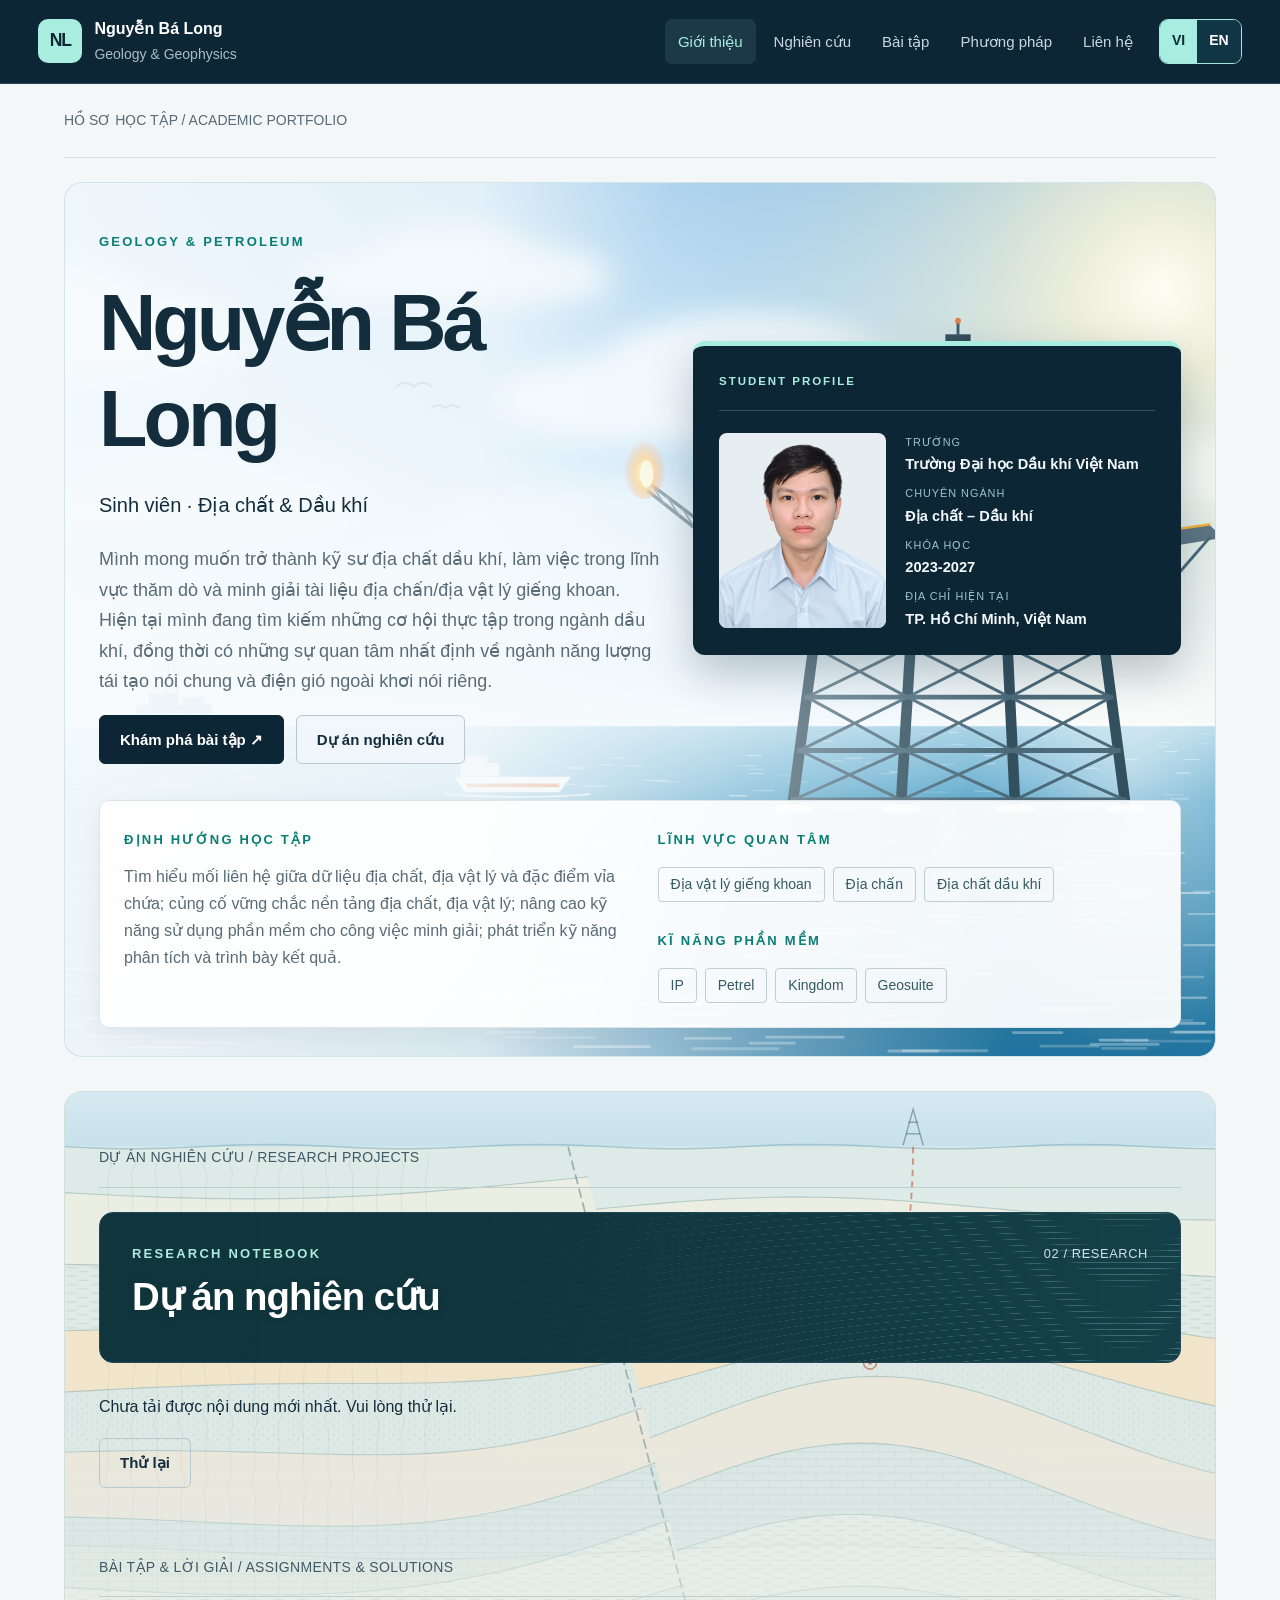
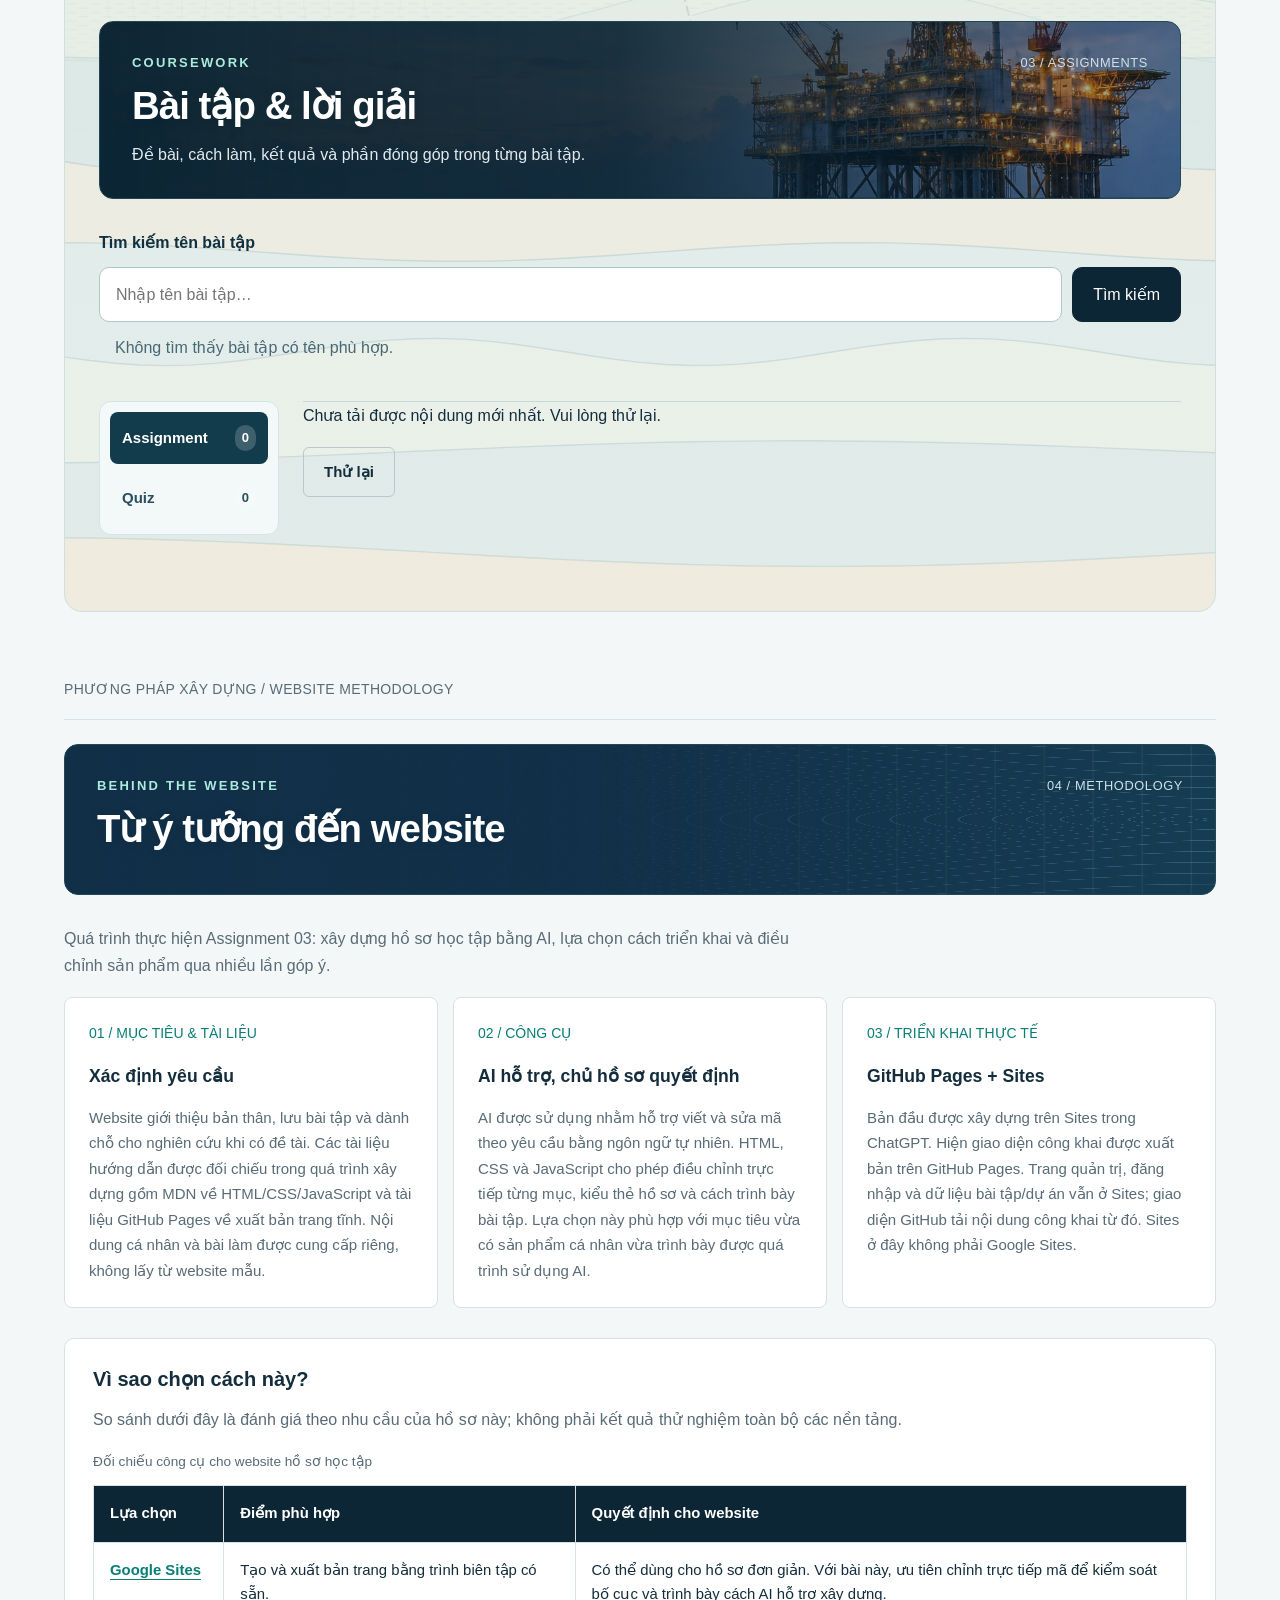
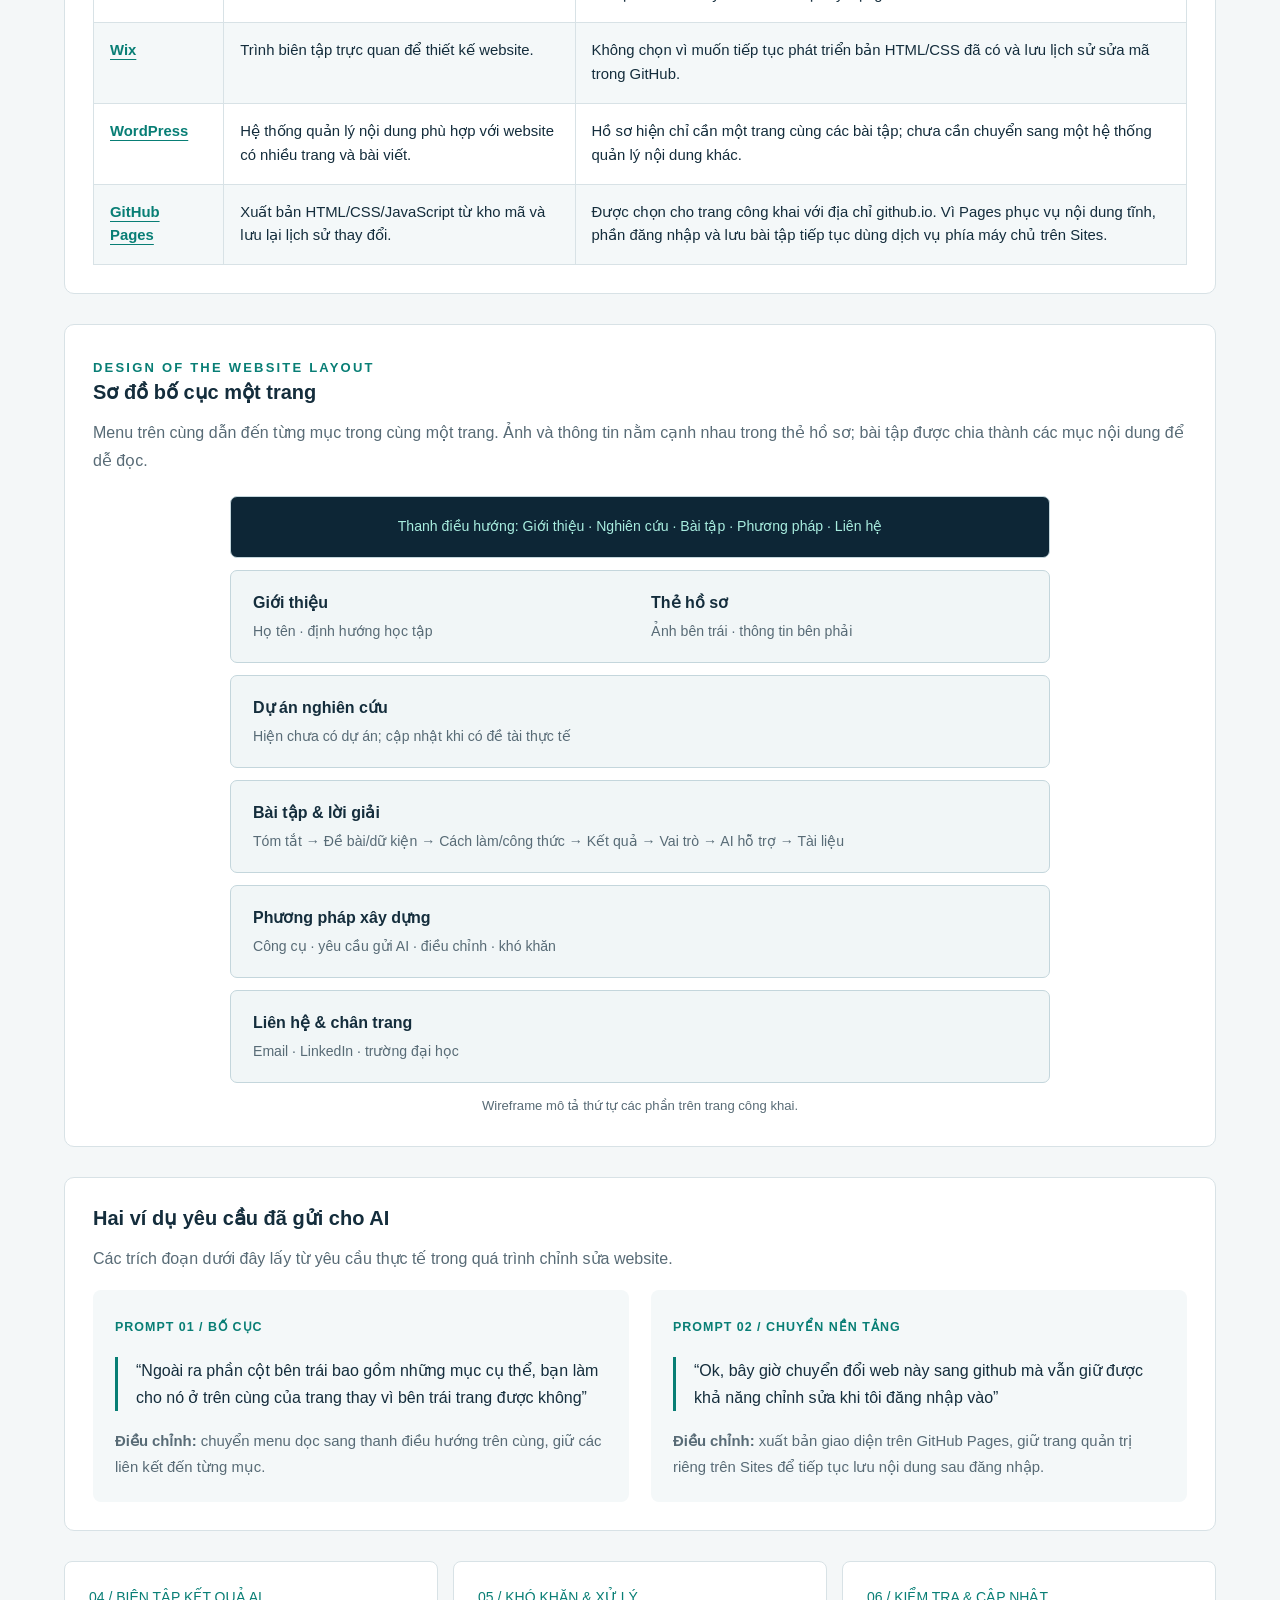
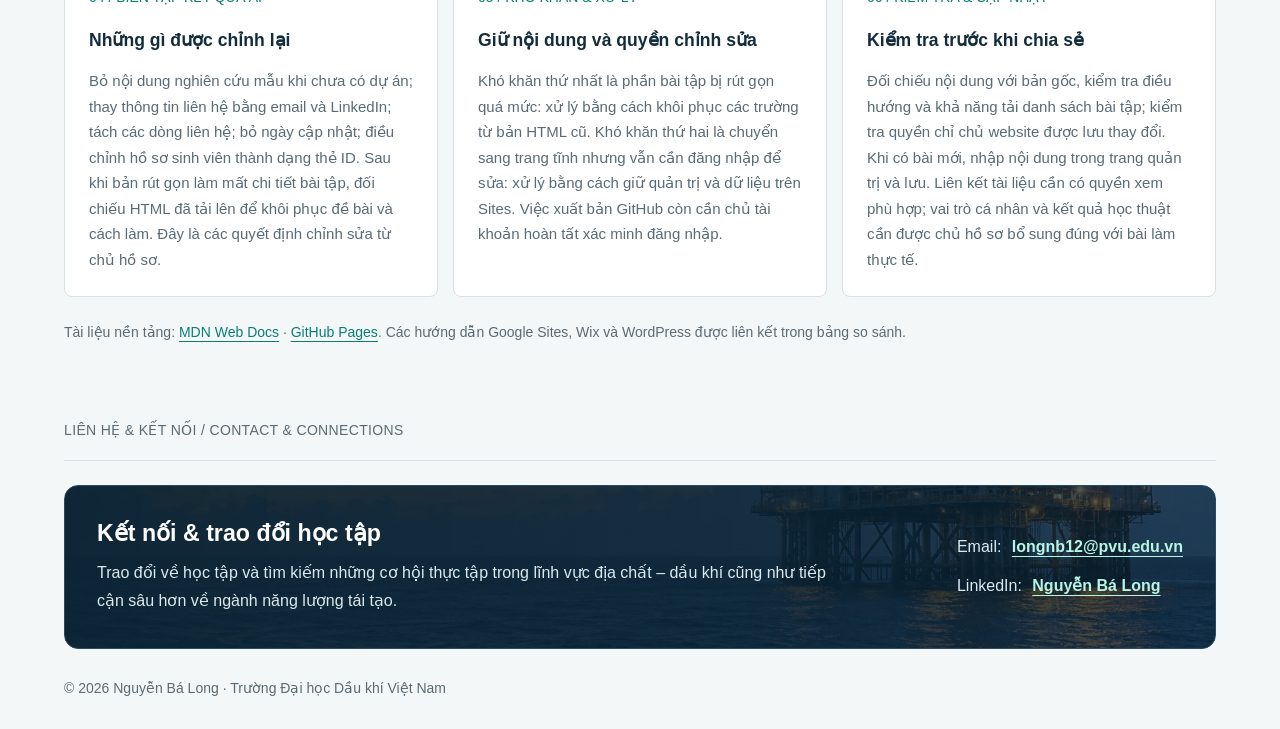
==== commit a732ae07: "Brighter offshore hero, geology backdrop for Research and Coursework, fitted profile text Replace th" ====
--- a/index.html
+++ b/index.html
@@ -1,13 +1,13 @@
 <!DOCTYPE html>
 
-<html lang="vi"><head><script defer="" src="./language.js?v=20261015"></script><meta charset="utf-8"/><meta content="width=device-width,initial-scale=1" name="viewport"/><title>Nguyễn Bá Long | Geology &amp; Geophysics</title><meta content="Geology &amp; Geophysics — Nguyễn Bá Long, Trường Đại học Dầu khí Việt Nam. Bài tập, dự án và trao đổi học thuật." name="description"/><link href="./favicon.svg" rel="icon"/><link href="./portfolio.css?v=20261015-supabase" rel="stylesheet"/><script defer="" src="./content.js?v=20261015-supabase"></script><script defer="" src="./feedback.js?v=20261015-supabase"></script><meta content="Nguyễn Bá Long | Geology &amp; Geophysics" property="og:title"/><meta content="Geology &amp; Geophysics — Nguyễn Bá Long, Trường Đại học Dầu khí Việt Nam. Bài tập, dự án và trao đổi học thuật." property="og:description"/><meta content="website" property="og:type"/><meta content="vi_VN" property="og:locale"/><meta content="Nguyễn Bá Long | Geology &amp; Geophysics" property="og:site_name"/><meta content="summary" name="twitter:card"/><meta content="Nguyễn Bá Long | Geology &amp; Geophysics" name="twitter:title"/><meta content="Geology &amp; Geophysics — Nguyễn Bá Long, Trường Đại học Dầu khí Việt Nam. Bài tập, dự án và trao đổi học thuật." name="twitter:description"/><script defer="" src="./assignment-search.js?v=20261006"></script></head><body>
+<html lang="vi"><head><script defer="" src="./language.js?v=20261017-i18n"></script><meta charset="utf-8"/><meta content="width=device-width,initial-scale=1" name="viewport"/><title>Nguyễn Bá Long | Geology &amp; Geophysics</title><meta content="Geology &amp; Geophysics — Nguyễn Bá Long, Trường Đại học Dầu khí Việt Nam. Bài tập, dự án và trao đổi học thuật." name="description"/><link href="./favicon.svg" rel="icon"/><link href="./portfolio.css?v=20261017-band" rel="stylesheet"/><script defer="" src="./content.js?v=20261015-supabase"></script><script defer="" src="./feedback.js?v=20261015-supabase"></script><meta content="Nguyễn Bá Long | Geology &amp; Geophysics" property="og:title"/><meta content="Geology &amp; Geophysics — Nguyễn Bá Long, Trường Đại học Dầu khí Việt Nam. Bài tập, dự án và trao đổi học thuật." property="og:description"/><meta content="website" property="og:type"/><meta content="vi_VN" property="og:locale"/><meta content="Nguyễn Bá Long | Geology &amp; Geophysics" property="og:site_name"/><meta content="summary" name="twitter:card"/><meta content="Nguyễn Bá Long | Geology &amp; Geophysics" name="twitter:title"/><meta content="Geology &amp; Geophysics — Nguyễn Bá Long, Trường Đại học Dầu khí Việt Nam. Bài tập, dự án và trao đổi học thuật." name="twitter:description"/><script defer="" src="./assignment-search.js?v=20261006"></script></head><body>
 <a class="skip" href="#main">Đến nội dung chính</a>
 <div id="website">
 <header class="side"><a class="brand" href="#home"><span class="monogram">NL</span><span id="brand-name">Nguyễn Bá Long<small>Geology &amp; Geophysics</small></span></a><nav aria-label="Điều hướng chính" class="nav"><a class="active" href="#home">Giới thiệu</a><a href="#research">Nghiên cứu</a><a href="#assignments">Bài tập</a><a href="#methodology">Phương pháp</a><a href="#contact">Liên hệ</a><div aria-label="Ngôn ngữ" class="language-switch" role="group"><button aria-label="Tiếng Việt" aria-pressed="true" data-lang="vi" type="button">VI</button><button aria-label="English" aria-pressed="false" data-lang="en" type="button">EN</button></div></nav></header>
 <main id="main"><div class="topline"><span>HỒ SƠ HỌC TẬP / ACADEMIC PORTFOLIO</span></div><section id="home"><div class="hero"><div><div class="eyebrow">Geology &amp; Petroleum</div><h1 class="profile-name" id="name">Nguyễn Bá Long</h1><p class="role" id="role">Sinh viên · Địa chất &amp; Dầu khí</p><p class="lead" id="bio">Mình mong muốn trở thành kỹ sư địa chất dầu khí, làm việc trong lĩnh vực thăm dò và minh giải tài liệu địa chấn/địa vật lý giếng khoan. Hiện tại mình đang tìm kiếm những cơ hội thực tập trong ngành dầu khí, đồng thời có những sự quan tâm nhất định về ngành năng lượng tái tạo nói chung và điện gió ngoài khơi nói riêng.</p><div class="buttons"><a class="button" href="#assignments">Khám phá bài tập ↗</a><a class="button secondary" href="#research">Dự án nghiên cứu</a></div></div><aside aria-label="Thông tin cá nhân" class="profile-card"><div class="eyebrow">Student profile</div><div class="profile-id-body"><div class="avatar" id="avatar"><img alt="Ảnh đại diện của Nguyễn Bá Long" height="1357" src="./portrait.png" width="1159"/></div><div class="profile-id-info"><dl id="profile-facts"><div><dt>Trường</dt><dd>Trường Đại học Dầu khí Việt Nam</dd></div><div><dt>Chuyên ngành</dt><dd>Địa chất – Dầu khí</dd></div><div><dt>Khóa học</dt><dd>2023-2027</dd></div><div><dt>Địa chỉ hiện tại</dt><dd>TP. Hồ Chí Minh, Việt Nam</dd></div></dl></div></div></aside></div><div class="about-strip"><div><span class="eyebrow">Định hướng học tập</span><p id="focus">Tìm hiểu mối liên hệ giữa dữ liệu địa chất, địa vật lý và đặc điểm vỉa chứa; củng cố vững chắc nền tảng địa chất, địa vật lý; nâng cao kỹ năng sử dụng phần mềm cho công việc minh giải; phát triển kỹ năng phân tích và trình bày kết quả.</p></div><div><span class="eyebrow">Lĩnh vực quan tâm</span><div class="chips" id="interests"><span class="chip">Địa vật lý giếng khoan</span><span class="chip">Địa chấn</span><span class="chip">Địa chất dầu khí</span></div><div class="software-skills"><span class="eyebrow">Kĩ năng phần mềm</span><div class="chips"><span class="chip">IP</span><span class="chip">Petrel</span><span class="chip">Kingdom</span><span class="chip">Geosuite</span></div></div></div></div></section>
-<section class="section" id="research"><div class="section-kicker"><span>DỰ ÁN NGHIÊN CỨU / RESEARCH PROJECTS</span></div><div class="section-head"><div><p class="eyebrow">Research notebook</p><h2>Dự án nghiên cứu</h2></div><span class="section-no">02 / RESEARCH</span></div><div id="research-content"><div aria-live="polite" id="live-projects"><p>Đang tải dự án…</p></div></div></section><section class="section" id="assignments"><div class="section-kicker"><span>BÀI TẬP &amp; LỜI GIẢI / ASSIGNMENTS &amp; SOLUTIONS</span></div><div class="section-head"><div><p class="eyebrow">Coursework</p><h2>Bài tập &amp; lời giải</h2><p>Đề bài, cách làm, kết quả và phần đóng góp trong từng bài tập.</p></div><span class="section-no">03 / ASSIGNMENTS</span></div><div class="assignment-search" id="assignment-search"><form id="assignment-search-form" role="search"><label for="assignment-query">Tìm kiếm tên bài tập</label><div class="assignment-search-row"><input aria-controls="assignment-suggestions" aria-expanded="false" autocomplete="off" id="assignment-query" placeholder="Nhập tên bài tập…" type="search"/><button class="button" type="submit">Tìm kiếm</button><button class="button secondary" hidden="" id="assignment-search-clear" type="button">Xóa tìm kiếm</button></div></form><div aria-label="Gợi ý bài tập" class="assignment-suggestions" hidden="" id="assignment-suggestions"></div><p hidden="" id="assignment-search-status" role="status"></p></div><div class="coursework-layout"><aside aria-label="Loại bài tập" class="coursework-menu"><button aria-pressed="true" data-category="assignment" type="button">Assignment <span class="category-count">0</span></button><button aria-pressed="false" data-category="quiz" type="button">Quiz <span class="category-count">0</span></button></aside><div class="assignment-list" id="assignment-list"><div aria-live="polite" id="live-assignments"><p>Đang tải bài tập…</p></div></div></div></section>
+<div class="section-band"><section class="section" id="research"><div class="section-kicker"><span>DỰ ÁN NGHIÊN CỨU / RESEARCH PROJECTS</span></div><div class="section-head"><div><p class="eyebrow">Research notebook</p><h2>Dự án nghiên cứu</h2></div><span class="section-no">02 / RESEARCH</span></div><div id="research-content"><div aria-live="polite" id="live-projects"><p>Đang tải dự án…</p></div></div></section><section class="section" id="assignments"><div class="section-kicker"><span>BÀI TẬP &amp; LỜI GIẢI / ASSIGNMENTS &amp; SOLUTIONS</span></div><div class="section-head"><div><p class="eyebrow">Coursework</p><h2>Bài tập &amp; lời giải</h2><p>Đề bài, cách làm, kết quả và phần đóng góp trong từng bài tập.</p></div><span class="section-no">03 / ASSIGNMENTS</span></div><div class="assignment-search" id="assignment-search"><form id="assignment-search-form" role="search"><label for="assignment-query">Tìm kiếm tên bài tập</label><div class="assignment-search-row"><input aria-controls="assignment-suggestions" aria-expanded="false" autocomplete="off" id="assignment-query" placeholder="Nhập tên bài tập…" type="search"/><button class="button" type="submit">Tìm kiếm</button><button class="button secondary" hidden="" id="assignment-search-clear" type="button">Xóa tìm kiếm</button></div></form><div aria-label="Gợi ý bài tập" class="assignment-suggestions" hidden="" id="assignment-suggestions"></div><p hidden="" id="assignment-search-status" role="status"></p></div><div class="coursework-layout"><aside aria-label="Loại bài tập" class="coursework-menu"><button aria-pressed="true" data-category="assignment" type="button">Assignment <span class="category-count">0</span></button><button aria-pressed="false" data-category="quiz" type="button">Quiz <span class="category-count">0</span></button></aside><div class="assignment-list" id="assignment-list"><div aria-live="polite" id="live-assignments"><p>Đang tải bài tập…</p></div></div></div></section>
 
-<section class="section" id="methodology"><div class="section-kicker"><span>PHƯƠNG PHÁP XÂY DỰNG / WEBSITE METHODOLOGY</span></div>
+</div><section class="section" id="methodology"><div class="section-kicker"><span>PHƯƠNG PHÁP XÂY DỰNG / WEBSITE METHODOLOGY</span></div>
 <div class="section-head"><div><p class="eyebrow">Behind the website</p><h2>Từ ý tưởng đến website</h2></div><span class="section-no">04 / METHODOLOGY</span></div>
 <p class="method-intro">Quá trình thực hiện Assignment 03: xây dựng hồ sơ học tập bằng AI, lựa chọn cách triển khai và điều chỉnh sản phẩm qua nhiều lần góp ý.</p>
 <div class="method-grid">
--- a/portfolio.css
+++ b/portfolio.css
@@ -163,3 +163,53 @@
 /* Use available desktop space while keeping text readable. */
 @media(min-width:1200px){#website>main{width:94%;max-width:2200px;padding-left:clamp(24px,2vw,56px);padding-right:clamp(24px,2vw,56px)}#website>.side{padding-left:max(3vw,calc((100vw - 2200px)/2 + 40px));padding-right:max(3vw,calc((100vw - 2200px)/2 + 40px))}.assignment-final p{max-width:100%}.assignment-copy>p{max-width:95ch}.hero .lead{max-width:72ch}.coursework-layout{grid-template-columns:180px minmax(0,1fr)}}
 .attachment-link{overflow-wrap:anywhere;white-space:normal}.translation-notice{color:#526d7b;font-style:italic}
+
+/* Bright daytime offshore hero; the dusk photo stays on the coursework banner and contact block. */
+#home{background:linear-gradient(90deg,rgba(247,251,253,.95) 0%,rgba(247,251,253,.86) 36%,rgba(247,251,253,.38) 60%,rgba(247,251,253,0) 82%),url('./offshore-day.svg') 72% 42%/cover no-repeat;border:1px solid #d3e3ea}
+
+#home .profile-card{background:#0d2636;box-shadow:0 18px 44px #0d263640}
+
+#home .about-strip{background:rgba(255,255,255,.93);border-color:#dbe7ec;box-shadow:0 8px 26px #0d26360f}
+
+/* One large light geological panel behind Research and Coursework, distinct from the dark section banners. */
+.section-band{position:relative;margin:34px 0 8px;padding:8px 34px 30px;border:1px solid #cfdfdf;border-radius:18px;background:linear-gradient(180deg,rgba(238,245,244,.08) 0,rgba(238,245,244,.3) 760px,rgba(238,245,244,.38) 100%),url('./strata-section.svg') center top/max(100%,980px) auto no-repeat,url('./strata-tile.svg') center 760px/1600px 800px repeat,#e7efee}
+
+.section-band>.section{padding:46px 0}
+.section-band>.section+.section{padding-top:22px}
+.section-band .section-kicker{color:#3f5965;border-bottom-color:#bcd0d2}
+.section-band .assignment-list{border-top-color:#c6d8da}
+.section-band .assignment,.section-band .research-empty{box-shadow:0 6px 22px #0d26360d}
+.section-band .assignment-search label{color:#0f3142}
+
+/* Student profile: text scales with the card so the facts column fits beside the photo. */
+.profile-card{container-type:inline-size}
+
+.profile-id-body{grid-template-columns:minmax(0,40fr) minmax(0,60fr);gap:clamp(14px,4.5cqi,28px);align-items:stretch}
+
+.profile-card .avatar{align-self:start}
+
+.profile-id-info{display:flex;min-width:0}
+
+.profile-id-info #profile-facts{display:flex;flex-direction:column;justify-content:space-between;gap:clamp(8px,2.2cqi,14px);width:100%;margin:0}
+
+.profile-card dt{margin:0 0 3px;font-size:clamp(.68rem,2.1cqi,.78rem);letter-spacing:.09em;text-transform:uppercase;color:#9ec0cd}
+
+.profile-card dd{margin:0;font-size:clamp(.84rem,3.35cqi,1.1rem);font-weight:600;line-height:1.4;color:#f3f8fa;overflow-wrap:break-word;text-wrap:balance}
+
+.profile-card>.eyebrow{font-size:clamp(.72rem,2.3cqi,.82rem)}
+
+@container (max-width:380px){.profile-id-body{grid-template-columns:1fr;gap:18px}
+.profile-card .avatar{width:132px;max-width:none}
+.profile-id-info #profile-facts{display:grid;grid-template-columns:minmax(0,1fr) auto;gap:14px 20px}
+.profile-id-info #profile-facts>div:first-child,.profile-id-info #profile-facts>div:last-child{grid-column:1/-1}
+.profile-card dd{font-size:.95rem}
+.profile-card dt{font-size:.68rem}
+}
+
+@media(max-width:700px){#home{background-position:70% 30%}
+.section-band{margin:24px 0 6px;padding:4px 16px 18px;border-radius:14px}
+.section-band>.section{padding:34px 0}
+}
+
+@media print{#home,.section-band{background:#fff!important;border:0}
+}
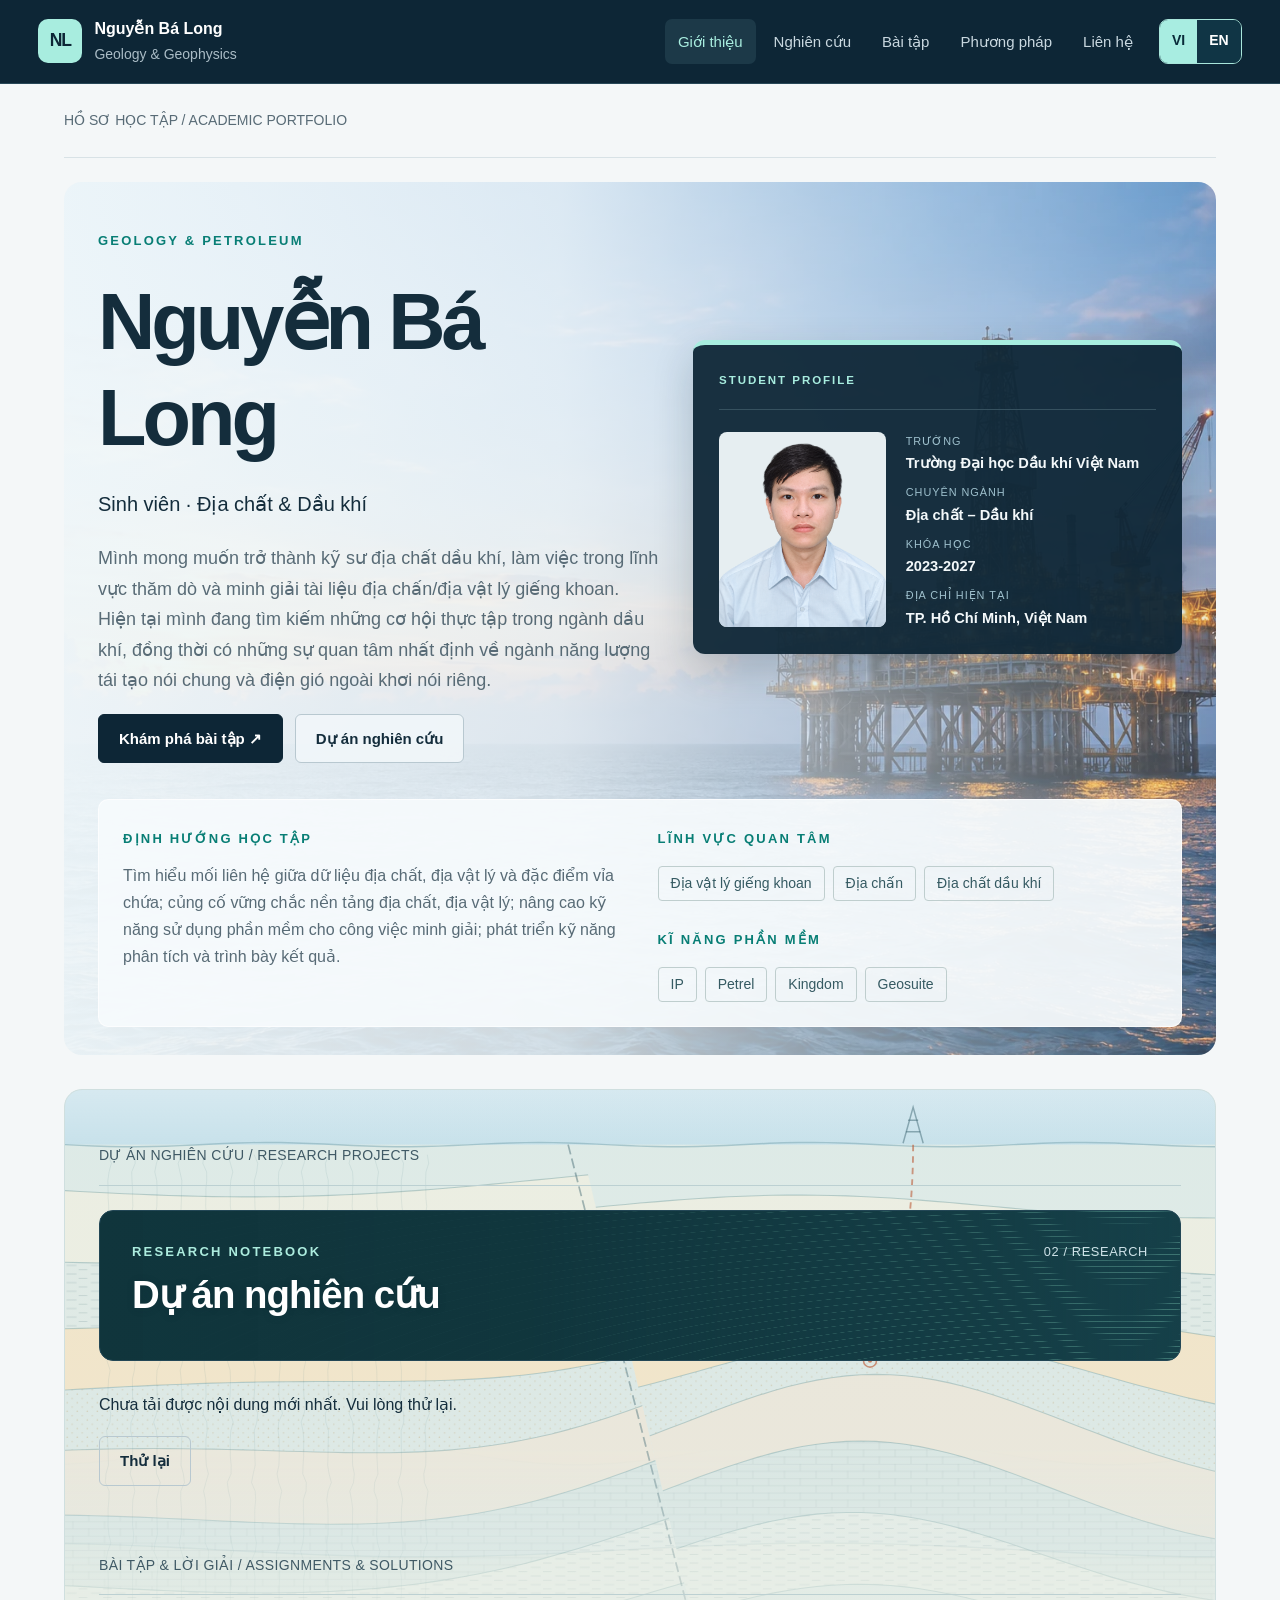
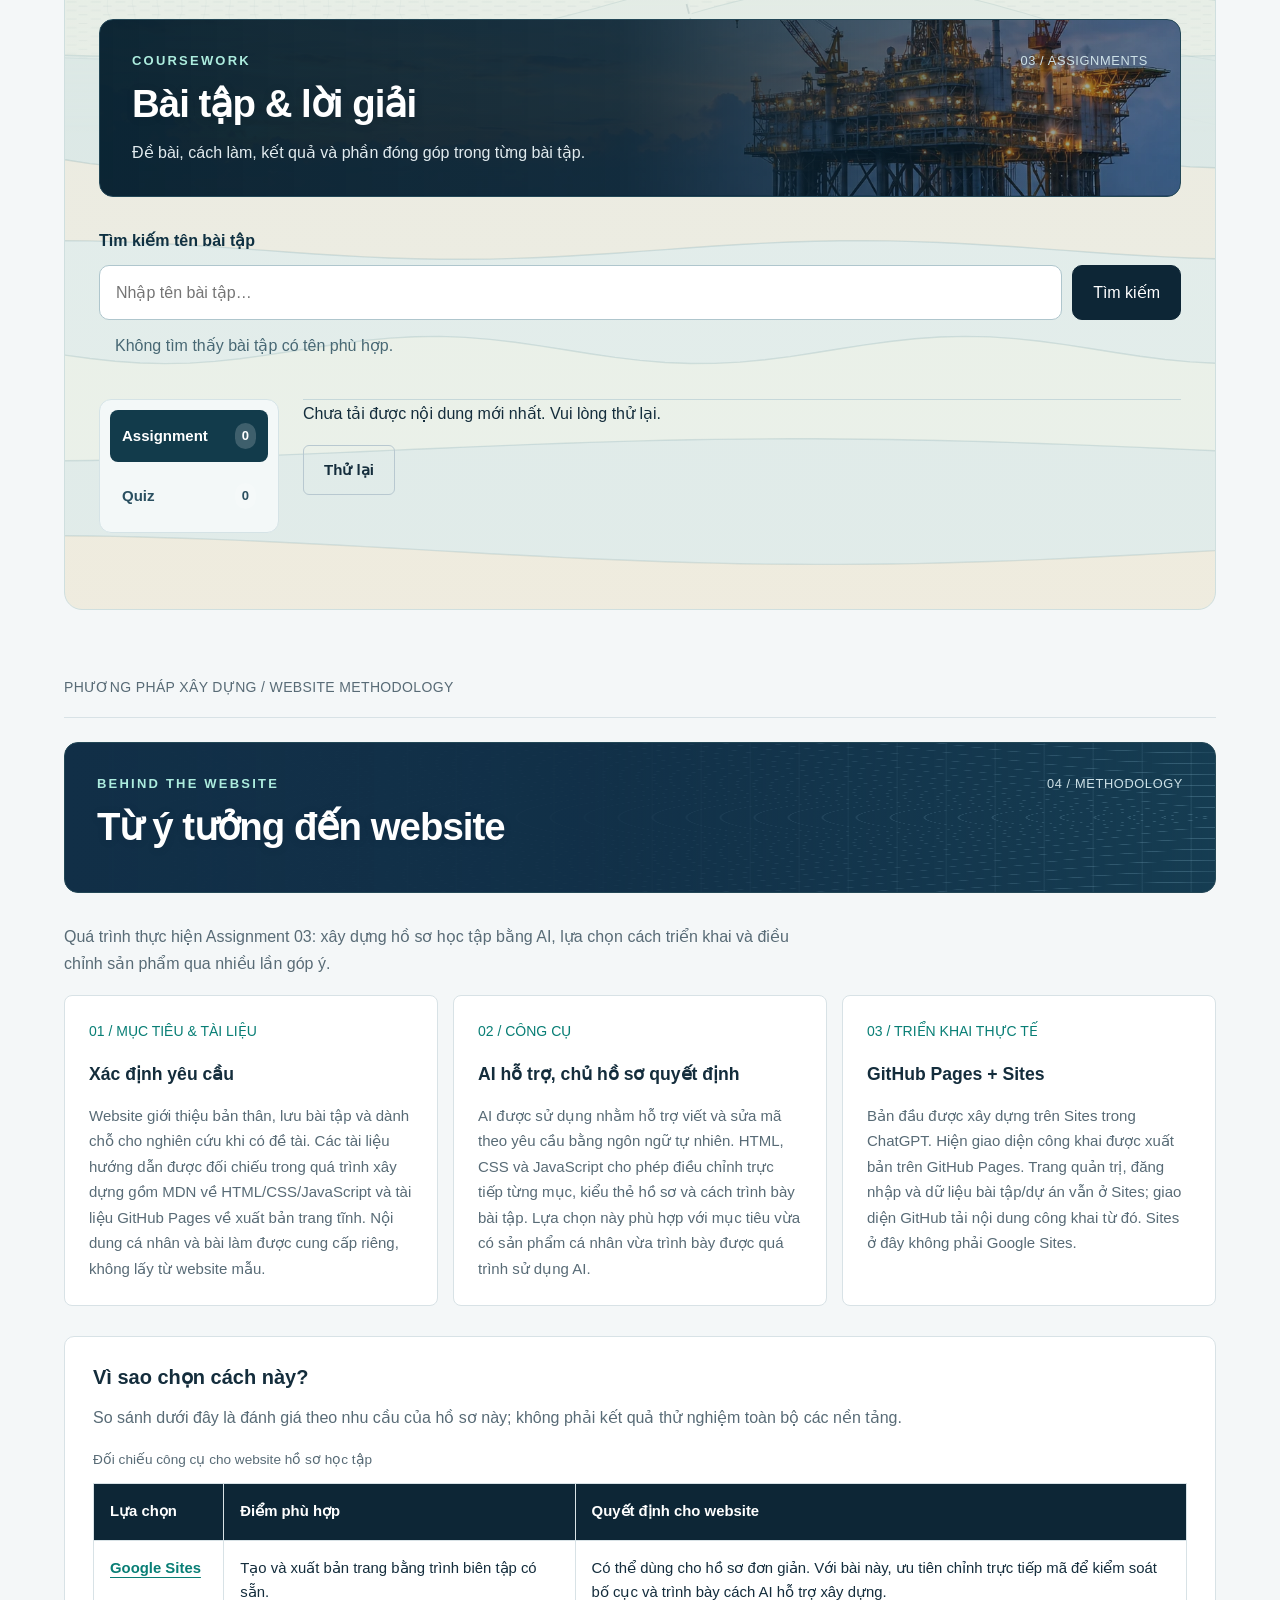
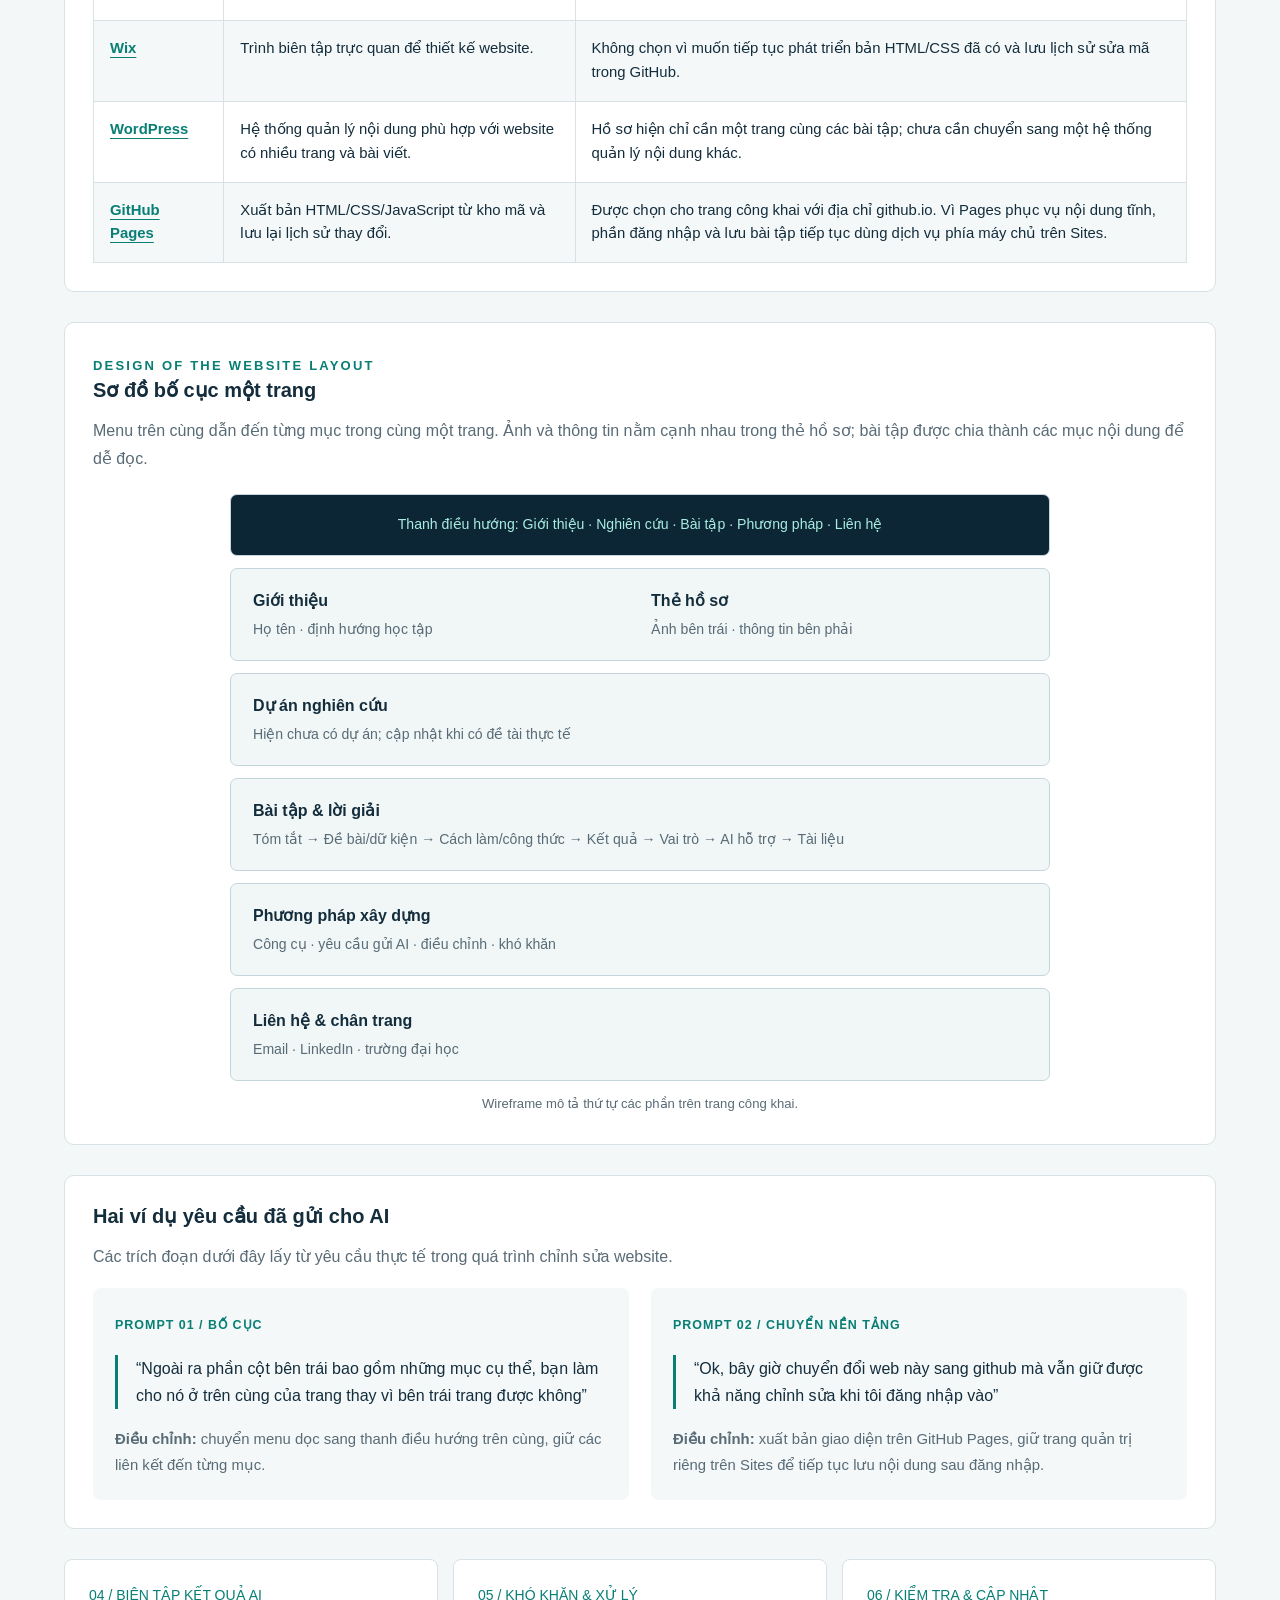
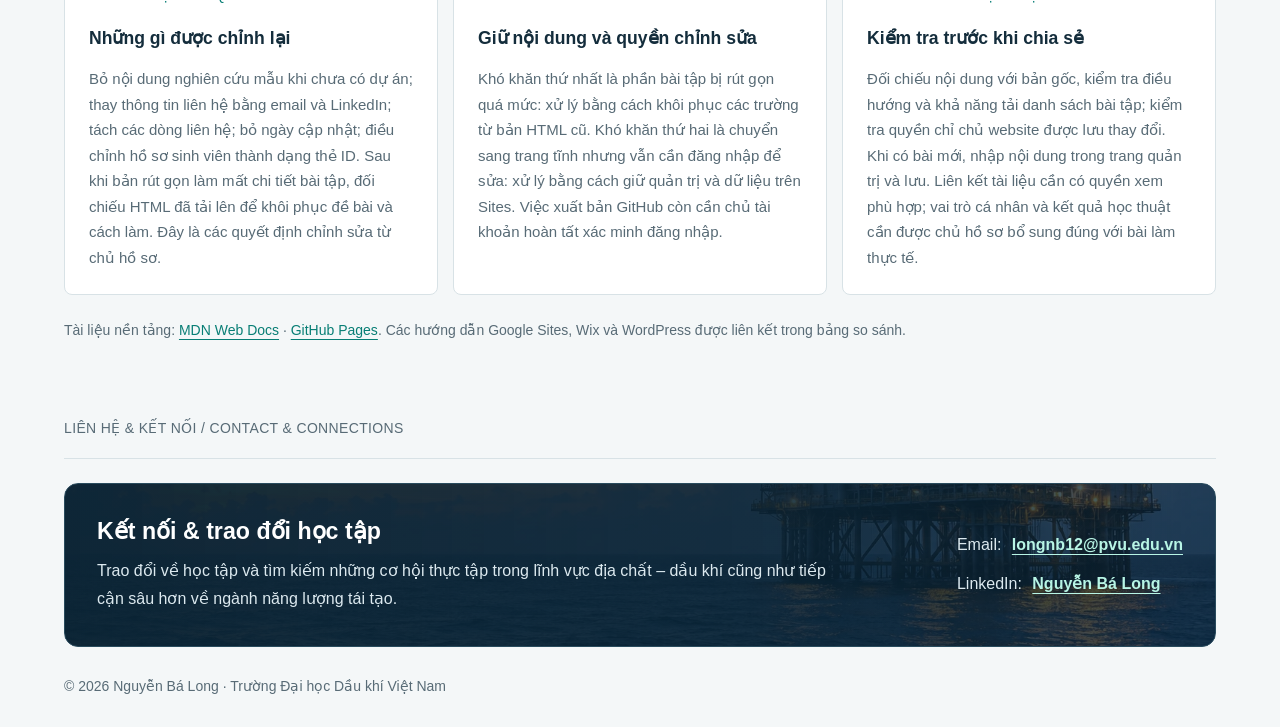
==== commit 4a4b73f1: "Restore the original dusk background behind the introduction At the owner's request, the introductio" ====
--- a/index.html
+++ b/index.html
@@ -1,6 +1,6 @@
 <!DOCTYPE html>
 
-<html lang="vi"><head><script defer="" src="./language.js?v=20261017-i18n"></script><meta charset="utf-8"/><meta content="width=device-width,initial-scale=1" name="viewport"/><title>Nguyễn Bá Long | Geology &amp; Geophysics</title><meta content="Geology &amp; Geophysics — Nguyễn Bá Long, Trường Đại học Dầu khí Việt Nam. Bài tập, dự án và trao đổi học thuật." name="description"/><link href="./favicon.svg" rel="icon"/><link href="./portfolio.css?v=20261017-band" rel="stylesheet"/><script defer="" src="./content.js?v=20261015-supabase"></script><script defer="" src="./feedback.js?v=20261015-supabase"></script><meta content="Nguyễn Bá Long | Geology &amp; Geophysics" property="og:title"/><meta content="Geology &amp; Geophysics — Nguyễn Bá Long, Trường Đại học Dầu khí Việt Nam. Bài tập, dự án và trao đổi học thuật." property="og:description"/><meta content="website" property="og:type"/><meta content="vi_VN" property="og:locale"/><meta content="Nguyễn Bá Long | Geology &amp; Geophysics" property="og:site_name"/><meta content="summary" name="twitter:card"/><meta content="Nguyễn Bá Long | Geology &amp; Geophysics" name="twitter:title"/><meta content="Geology &amp; Geophysics — Nguyễn Bá Long, Trường Đại học Dầu khí Việt Nam. Bài tập, dự án và trao đổi học thuật." name="twitter:description"/><script defer="" src="./assignment-search.js?v=20261006"></script></head><body>
+<html lang="vi"><head><script defer="" src="./language.js?v=20261017-i18n"></script><meta charset="utf-8"/><meta content="width=device-width,initial-scale=1" name="viewport"/><title>Nguyễn Bá Long | Geology &amp; Geophysics</title><meta content="Geology &amp; Geophysics — Nguyễn Bá Long, Trường Đại học Dầu khí Việt Nam. Bài tập, dự án và trao đổi học thuật." name="description"/><link href="./favicon.svg" rel="icon"/><link href="./portfolio.css?v=20261017-band2" rel="stylesheet"/><script defer="" src="./content.js?v=20261015-supabase"></script><script defer="" src="./feedback.js?v=20261015-supabase"></script><meta content="Nguyễn Bá Long | Geology &amp; Geophysics" property="og:title"/><meta content="Geology &amp; Geophysics — Nguyễn Bá Long, Trường Đại học Dầu khí Việt Nam. Bài tập, dự án và trao đổi học thuật." property="og:description"/><meta content="website" property="og:type"/><meta content="vi_VN" property="og:locale"/><meta content="Nguyễn Bá Long | Geology &amp; Geophysics" property="og:site_name"/><meta content="summary" name="twitter:card"/><meta content="Nguyễn Bá Long | Geology &amp; Geophysics" name="twitter:title"/><meta content="Geology &amp; Geophysics — Nguyễn Bá Long, Trường Đại học Dầu khí Việt Nam. Bài tập, dự án và trao đổi học thuật." name="twitter:description"/><script defer="" src="./assignment-search.js?v=20261006"></script></head><body>
 <a class="skip" href="#main">Đến nội dung chính</a>
 <div id="website">
 <header class="side"><a class="brand" href="#home"><span class="monogram">NL</span><span id="brand-name">Nguyễn Bá Long<small>Geology &amp; Geophysics</small></span></a><nav aria-label="Điều hướng chính" class="nav"><a class="active" href="#home">Giới thiệu</a><a href="#research">Nghiên cứu</a><a href="#assignments">Bài tập</a><a href="#methodology">Phương pháp</a><a href="#contact">Liên hệ</a><div aria-label="Ngôn ngữ" class="language-switch" role="group"><button aria-label="Tiếng Việt" aria-pressed="true" data-lang="vi" type="button">VI</button><button aria-label="English" aria-pressed="false" data-lang="en" type="button">EN</button></div></nav></header>
--- a/portfolio.css
+++ b/portfolio.css
@@ -164,13 +164,6 @@
 @media(min-width:1200px){#website>main{width:94%;max-width:2200px;padding-left:clamp(24px,2vw,56px);padding-right:clamp(24px,2vw,56px)}#website>.side{padding-left:max(3vw,calc((100vw - 2200px)/2 + 40px));padding-right:max(3vw,calc((100vw - 2200px)/2 + 40px))}.assignment-final p{max-width:100%}.assignment-copy>p{max-width:95ch}.hero .lead{max-width:72ch}.coursework-layout{grid-template-columns:180px minmax(0,1fr)}}
 .attachment-link{overflow-wrap:anywhere;white-space:normal}.translation-notice{color:#526d7b;font-style:italic}
 
-/* Bright daytime offshore hero; the dusk photo stays on the coursework banner and contact block. */
-#home{background:linear-gradient(90deg,rgba(247,251,253,.95) 0%,rgba(247,251,253,.86) 36%,rgba(247,251,253,.38) 60%,rgba(247,251,253,0) 82%),url('./offshore-day.svg') 72% 42%/cover no-repeat;border:1px solid #d3e3ea}
-
-#home .profile-card{background:#0d2636;box-shadow:0 18px 44px #0d263640}
-
-#home .about-strip{background:rgba(255,255,255,.93);border-color:#dbe7ec;box-shadow:0 8px 26px #0d26360f}
-
 /* One large light geological panel behind Research and Coursework, distinct from the dark section banners. */
 .section-band{position:relative;margin:34px 0 8px;padding:8px 34px 30px;border:1px solid #cfdfdf;border-radius:18px;background:linear-gradient(180deg,rgba(238,245,244,.08) 0,rgba(238,245,244,.3) 760px,rgba(238,245,244,.38) 100%),url('./strata-section.svg') center top/max(100%,980px) auto no-repeat,url('./strata-tile.svg') center 760px/1600px 800px repeat,#e7efee}
 
@@ -206,10 +199,9 @@
 .profile-card dt{font-size:.68rem}
 }
 
-@media(max-width:700px){#home{background-position:70% 30%}
-.section-band{margin:24px 0 6px;padding:4px 16px 18px;border-radius:14px}
+@media(max-width:700px){.section-band{margin:24px 0 6px;padding:4px 16px 18px;border-radius:14px}
 .section-band>.section{padding:34px 0}
 }
 
-@media print{#home,.section-band{background:#fff!important;border:0}
+@media print{.section-band{background:#fff!important;border:0}
 }
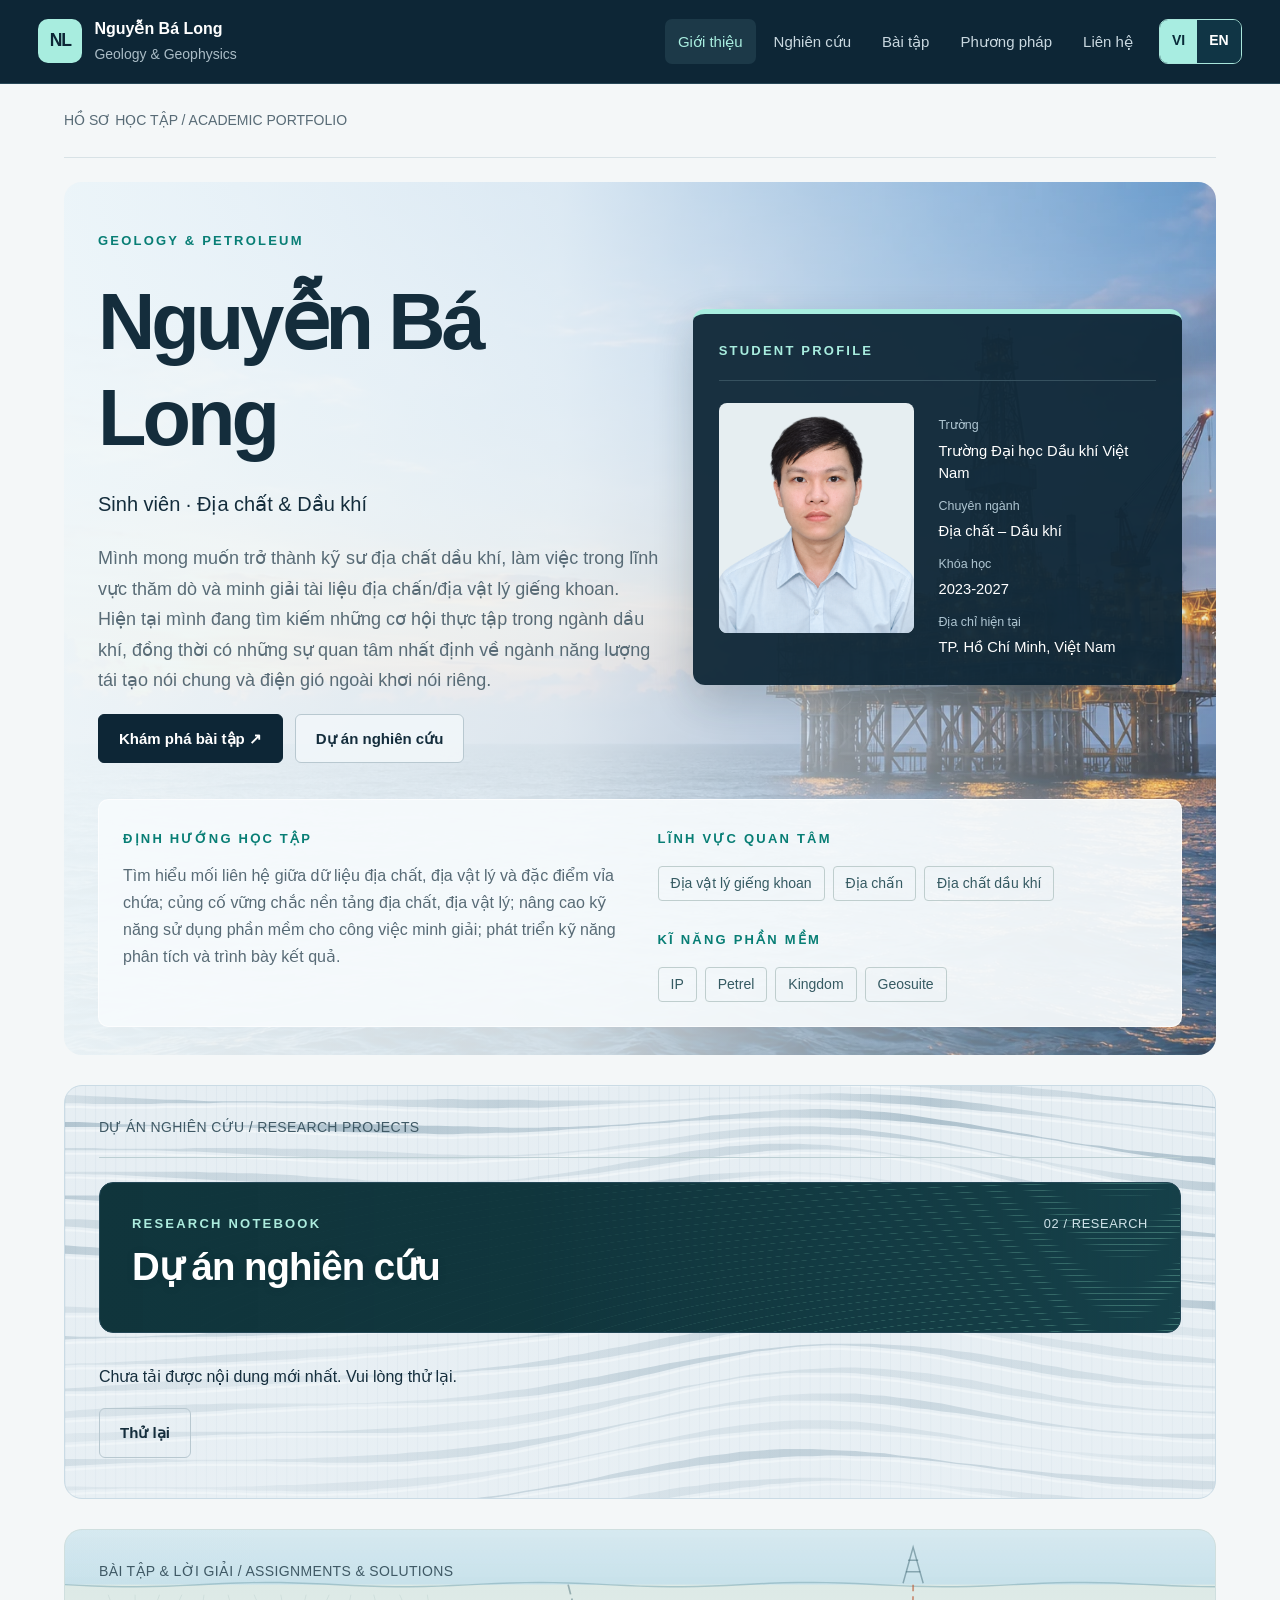
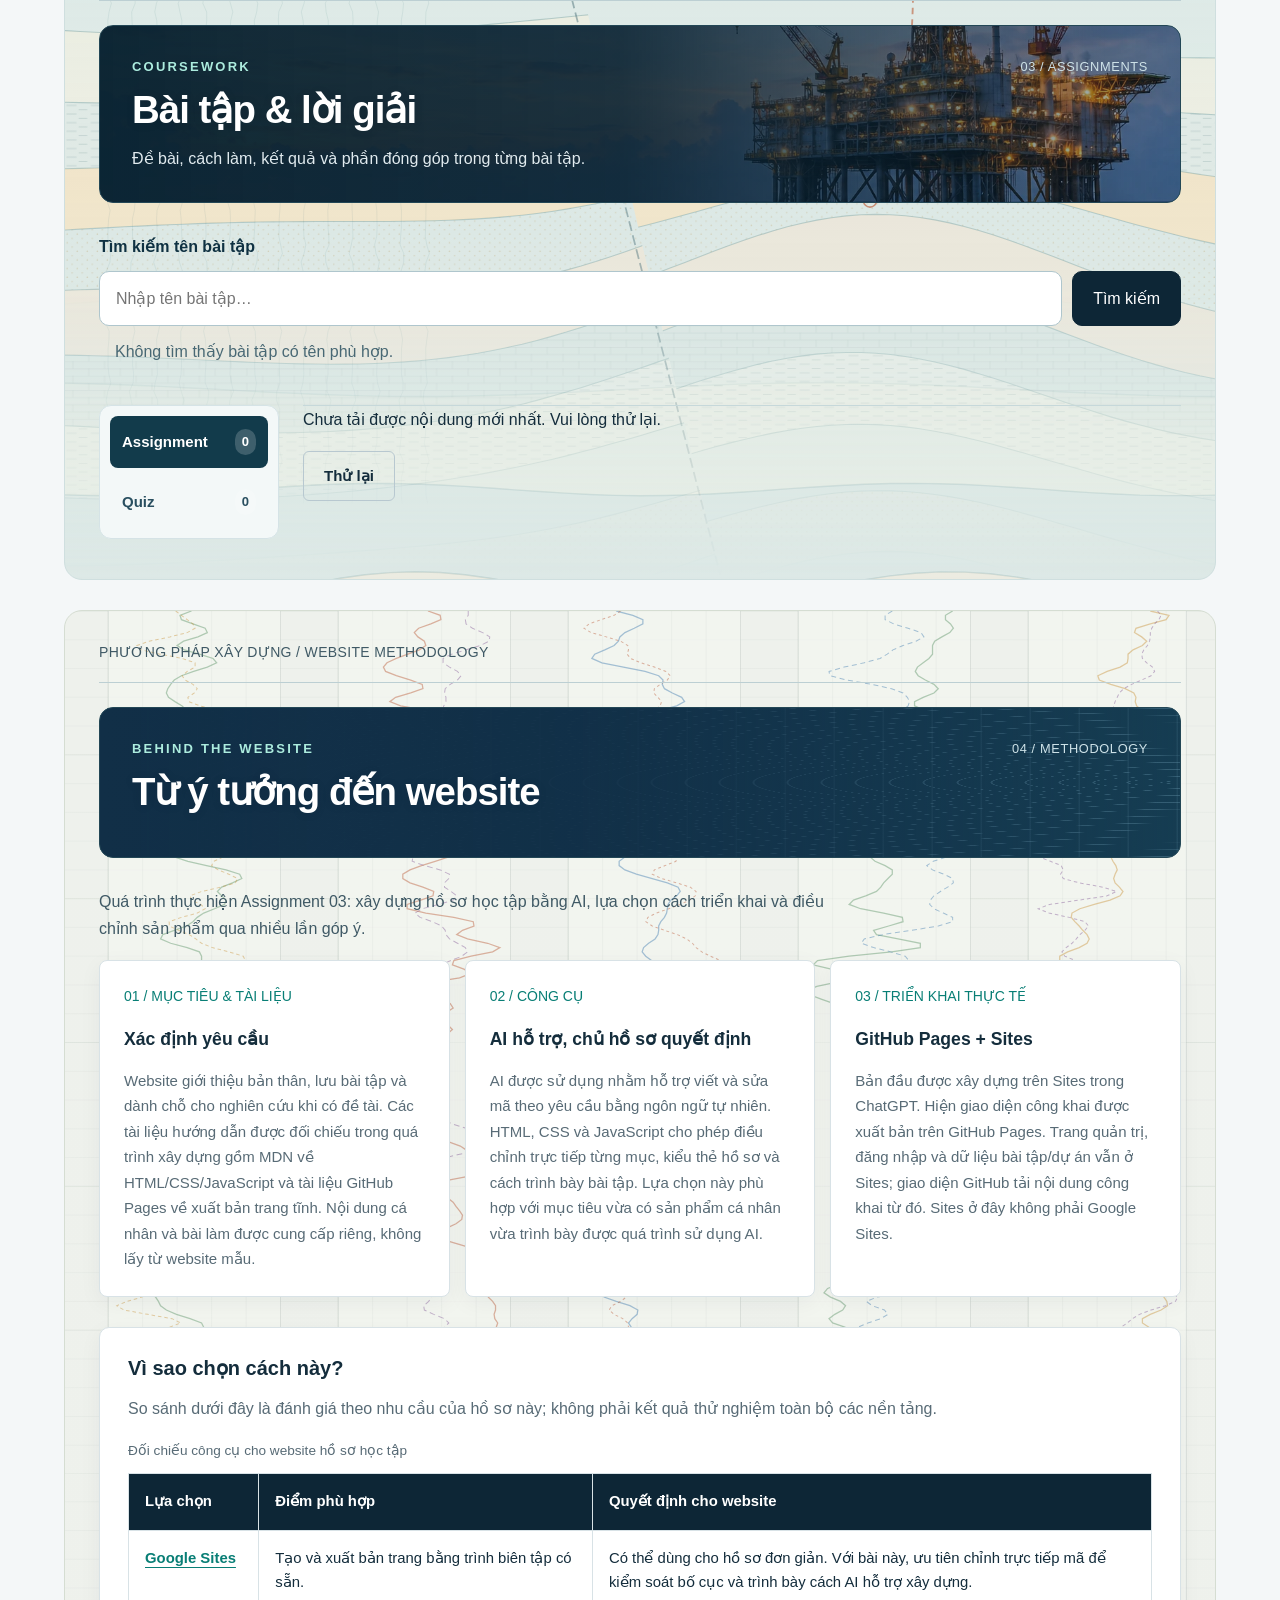
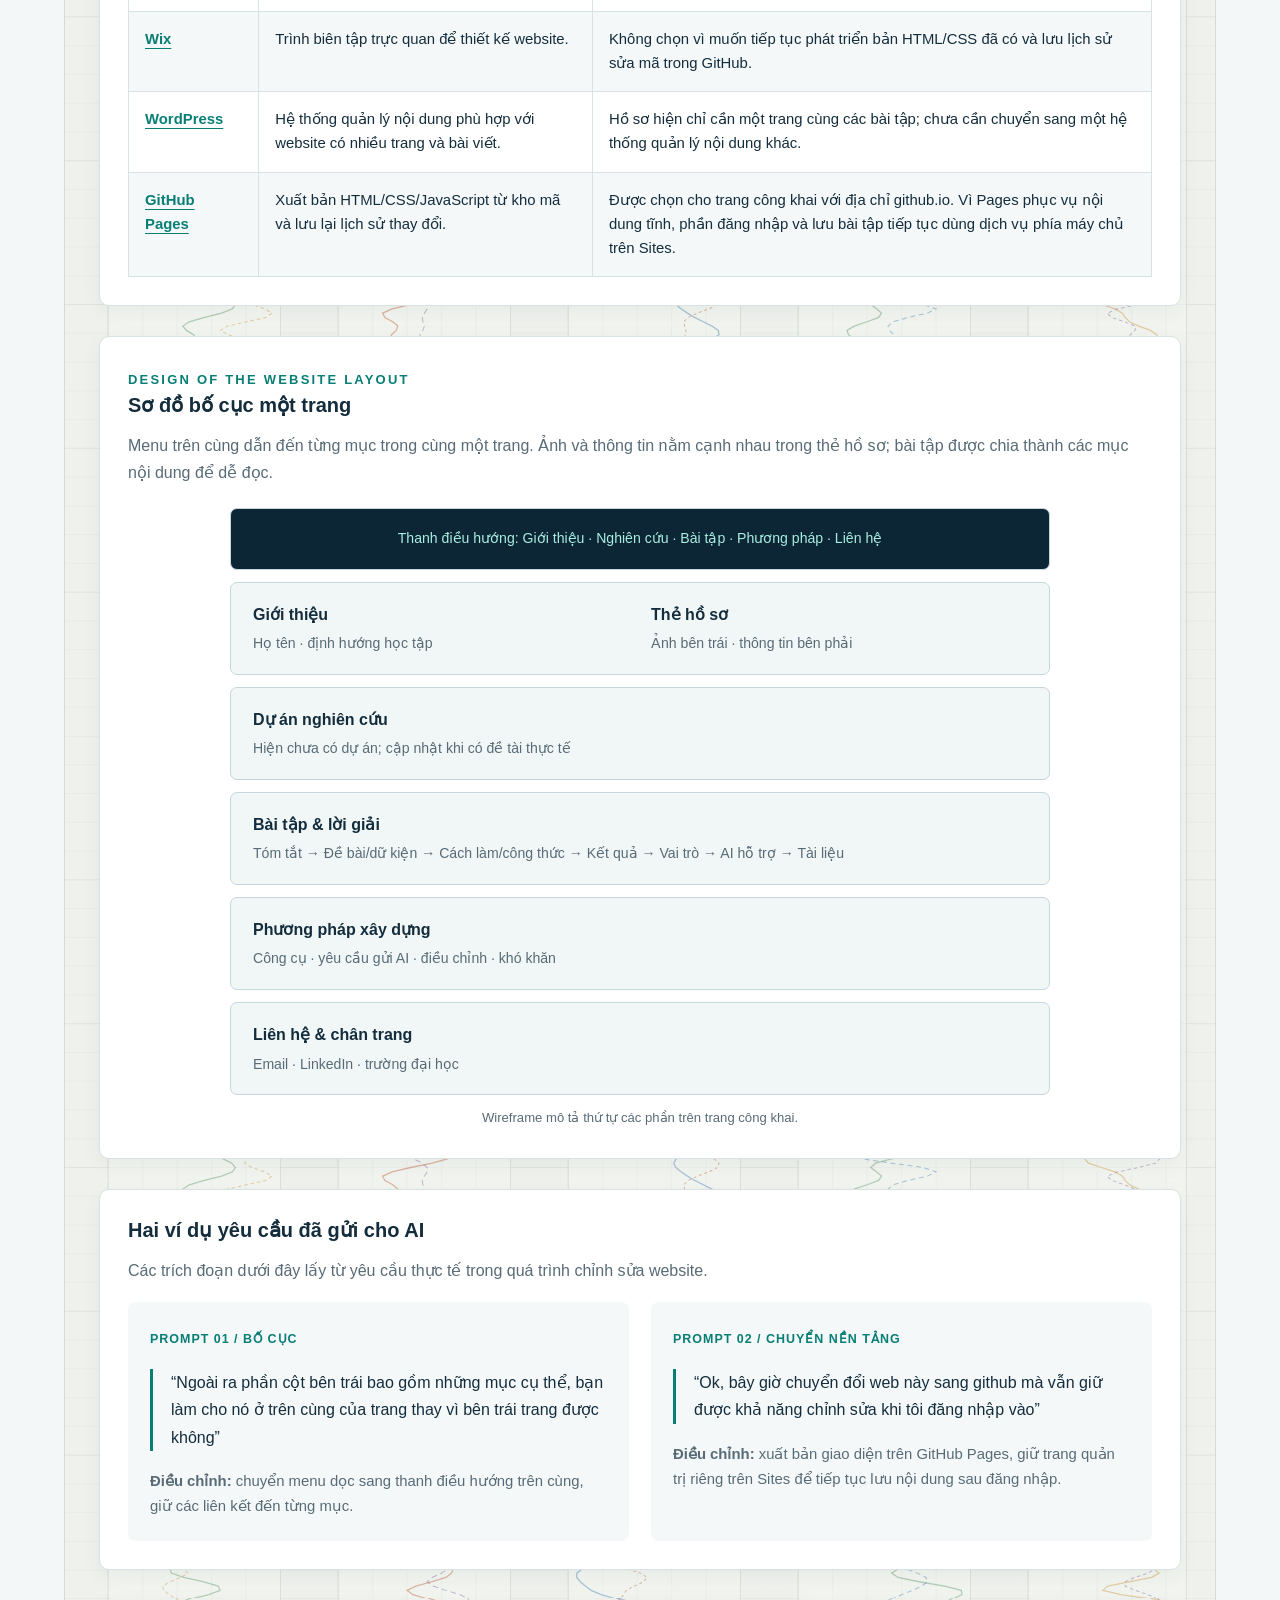
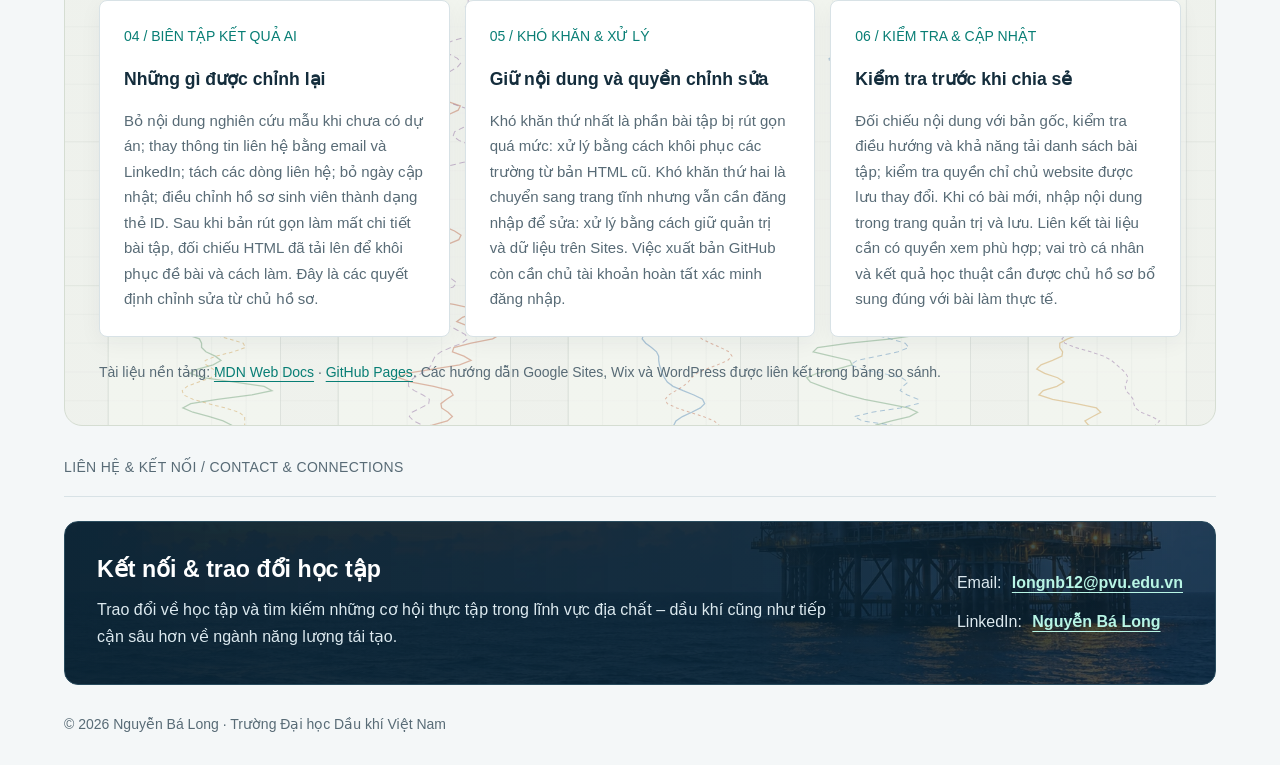
==== commit fed7c2cf: "Give Research, Coursework and Methodology separate background panels; restore profile card Each cont" ====
--- a/index.html
+++ b/index.html
@@ -1,13 +1,13 @@
 <!DOCTYPE html>
 
-<html lang="vi"><head><script defer="" src="./language.js?v=20261017-i18n"></script><meta charset="utf-8"/><meta content="width=device-width,initial-scale=1" name="viewport"/><title>Nguyễn Bá Long | Geology &amp; Geophysics</title><meta content="Geology &amp; Geophysics — Nguyễn Bá Long, Trường Đại học Dầu khí Việt Nam. Bài tập, dự án và trao đổi học thuật." name="description"/><link href="./favicon.svg" rel="icon"/><link href="./portfolio.css?v=20261017-band2" rel="stylesheet"/><script defer="" src="./content.js?v=20261015-supabase"></script><script defer="" src="./feedback.js?v=20261015-supabase"></script><meta content="Nguyễn Bá Long | Geology &amp; Geophysics" property="og:title"/><meta content="Geology &amp; Geophysics — Nguyễn Bá Long, Trường Đại học Dầu khí Việt Nam. Bài tập, dự án và trao đổi học thuật." property="og:description"/><meta content="website" property="og:type"/><meta content="vi_VN" property="og:locale"/><meta content="Nguyễn Bá Long | Geology &amp; Geophysics" property="og:site_name"/><meta content="summary" name="twitter:card"/><meta content="Nguyễn Bá Long | Geology &amp; Geophysics" name="twitter:title"/><meta content="Geology &amp; Geophysics — Nguyễn Bá Long, Trường Đại học Dầu khí Việt Nam. Bài tập, dự án và trao đổi học thuật." name="twitter:description"/><script defer="" src="./assignment-search.js?v=20261006"></script></head><body>
+<html lang="vi"><head><script defer="" src="./language.js?v=20261017-i18n"></script><meta charset="utf-8"/><meta content="width=device-width,initial-scale=1" name="viewport"/><title>Nguyễn Bá Long | Geology &amp; Geophysics</title><meta content="Geology &amp; Geophysics — Nguyễn Bá Long, Trường Đại học Dầu khí Việt Nam. Bài tập, dự án và trao đổi học thuật." name="description"/><link href="./favicon.svg" rel="icon"/><link href="./portfolio.css?v=20261017-panels" rel="stylesheet"/><script defer="" src="./content.js?v=20261015-supabase"></script><script defer="" src="./feedback.js?v=20261015-supabase"></script><meta content="Nguyễn Bá Long | Geology &amp; Geophysics" property="og:title"/><meta content="Geology &amp; Geophysics — Nguyễn Bá Long, Trường Đại học Dầu khí Việt Nam. Bài tập, dự án và trao đổi học thuật." property="og:description"/><meta content="website" property="og:type"/><meta content="vi_VN" property="og:locale"/><meta content="Nguyễn Bá Long | Geology &amp; Geophysics" property="og:site_name"/><meta content="summary" name="twitter:card"/><meta content="Nguyễn Bá Long | Geology &amp; Geophysics" name="twitter:title"/><meta content="Geology &amp; Geophysics — Nguyễn Bá Long, Trường Đại học Dầu khí Việt Nam. Bài tập, dự án và trao đổi học thuật." name="twitter:description"/><script defer="" src="./assignment-search.js?v=20261006"></script></head><body>
 <a class="skip" href="#main">Đến nội dung chính</a>
 <div id="website">
 <header class="side"><a class="brand" href="#home"><span class="monogram">NL</span><span id="brand-name">Nguyễn Bá Long<small>Geology &amp; Geophysics</small></span></a><nav aria-label="Điều hướng chính" class="nav"><a class="active" href="#home">Giới thiệu</a><a href="#research">Nghiên cứu</a><a href="#assignments">Bài tập</a><a href="#methodology">Phương pháp</a><a href="#contact">Liên hệ</a><div aria-label="Ngôn ngữ" class="language-switch" role="group"><button aria-label="Tiếng Việt" aria-pressed="true" data-lang="vi" type="button">VI</button><button aria-label="English" aria-pressed="false" data-lang="en" type="button">EN</button></div></nav></header>
 <main id="main"><div class="topline"><span>HỒ SƠ HỌC TẬP / ACADEMIC PORTFOLIO</span></div><section id="home"><div class="hero"><div><div class="eyebrow">Geology &amp; Petroleum</div><h1 class="profile-name" id="name">Nguyễn Bá Long</h1><p class="role" id="role">Sinh viên · Địa chất &amp; Dầu khí</p><p class="lead" id="bio">Mình mong muốn trở thành kỹ sư địa chất dầu khí, làm việc trong lĩnh vực thăm dò và minh giải tài liệu địa chấn/địa vật lý giếng khoan. Hiện tại mình đang tìm kiếm những cơ hội thực tập trong ngành dầu khí, đồng thời có những sự quan tâm nhất định về ngành năng lượng tái tạo nói chung và điện gió ngoài khơi nói riêng.</p><div class="buttons"><a class="button" href="#assignments">Khám phá bài tập ↗</a><a class="button secondary" href="#research">Dự án nghiên cứu</a></div></div><aside aria-label="Thông tin cá nhân" class="profile-card"><div class="eyebrow">Student profile</div><div class="profile-id-body"><div class="avatar" id="avatar"><img alt="Ảnh đại diện của Nguyễn Bá Long" height="1357" src="./portrait.png" width="1159"/></div><div class="profile-id-info"><dl id="profile-facts"><div><dt>Trường</dt><dd>Trường Đại học Dầu khí Việt Nam</dd></div><div><dt>Chuyên ngành</dt><dd>Địa chất – Dầu khí</dd></div><div><dt>Khóa học</dt><dd>2023-2027</dd></div><div><dt>Địa chỉ hiện tại</dt><dd>TP. Hồ Chí Minh, Việt Nam</dd></div></dl></div></div></aside></div><div class="about-strip"><div><span class="eyebrow">Định hướng học tập</span><p id="focus">Tìm hiểu mối liên hệ giữa dữ liệu địa chất, địa vật lý và đặc điểm vỉa chứa; củng cố vững chắc nền tảng địa chất, địa vật lý; nâng cao kỹ năng sử dụng phần mềm cho công việc minh giải; phát triển kỹ năng phân tích và trình bày kết quả.</p></div><div><span class="eyebrow">Lĩnh vực quan tâm</span><div class="chips" id="interests"><span class="chip">Địa vật lý giếng khoan</span><span class="chip">Địa chấn</span><span class="chip">Địa chất dầu khí</span></div><div class="software-skills"><span class="eyebrow">Kĩ năng phần mềm</span><div class="chips"><span class="chip">IP</span><span class="chip">Petrel</span><span class="chip">Kingdom</span><span class="chip">Geosuite</span></div></div></div></div></section>
-<div class="section-band"><section class="section" id="research"><div class="section-kicker"><span>DỰ ÁN NGHIÊN CỨU / RESEARCH PROJECTS</span></div><div class="section-head"><div><p class="eyebrow">Research notebook</p><h2>Dự án nghiên cứu</h2></div><span class="section-no">02 / RESEARCH</span></div><div id="research-content"><div aria-live="polite" id="live-projects"><p>Đang tải dự án…</p></div></div></section><section class="section" id="assignments"><div class="section-kicker"><span>BÀI TẬP &amp; LỜI GIẢI / ASSIGNMENTS &amp; SOLUTIONS</span></div><div class="section-head"><div><p class="eyebrow">Coursework</p><h2>Bài tập &amp; lời giải</h2><p>Đề bài, cách làm, kết quả và phần đóng góp trong từng bài tập.</p></div><span class="section-no">03 / ASSIGNMENTS</span></div><div class="assignment-search" id="assignment-search"><form id="assignment-search-form" role="search"><label for="assignment-query">Tìm kiếm tên bài tập</label><div class="assignment-search-row"><input aria-controls="assignment-suggestions" aria-expanded="false" autocomplete="off" id="assignment-query" placeholder="Nhập tên bài tập…" type="search"/><button class="button" type="submit">Tìm kiếm</button><button class="button secondary" hidden="" id="assignment-search-clear" type="button">Xóa tìm kiếm</button></div></form><div aria-label="Gợi ý bài tập" class="assignment-suggestions" hidden="" id="assignment-suggestions"></div><p hidden="" id="assignment-search-status" role="status"></p></div><div class="coursework-layout"><aside aria-label="Loại bài tập" class="coursework-menu"><button aria-pressed="true" data-category="assignment" type="button">Assignment <span class="category-count">0</span></button><button aria-pressed="false" data-category="quiz" type="button">Quiz <span class="category-count">0</span></button></aside><div class="assignment-list" id="assignment-list"><div aria-live="polite" id="live-assignments"><p>Đang tải bài tập…</p></div></div></div></section>
+<section class="section" id="research"><div class="section-kicker"><span>DỰ ÁN NGHIÊN CỨU / RESEARCH PROJECTS</span></div><div class="section-head"><div><p class="eyebrow">Research notebook</p><h2>Dự án nghiên cứu</h2></div><span class="section-no">02 / RESEARCH</span></div><div id="research-content"><div aria-live="polite" id="live-projects"><p>Đang tải dự án…</p></div></div></section><section class="section" id="assignments"><div class="section-kicker"><span>BÀI TẬP &amp; LỜI GIẢI / ASSIGNMENTS &amp; SOLUTIONS</span></div><div class="section-head"><div><p class="eyebrow">Coursework</p><h2>Bài tập &amp; lời giải</h2><p>Đề bài, cách làm, kết quả và phần đóng góp trong từng bài tập.</p></div><span class="section-no">03 / ASSIGNMENTS</span></div><div class="assignment-search" id="assignment-search"><form id="assignment-search-form" role="search"><label for="assignment-query">Tìm kiếm tên bài tập</label><div class="assignment-search-row"><input aria-controls="assignment-suggestions" aria-expanded="false" autocomplete="off" id="assignment-query" placeholder="Nhập tên bài tập…" type="search"/><button class="button" type="submit">Tìm kiếm</button><button class="button secondary" hidden="" id="assignment-search-clear" type="button">Xóa tìm kiếm</button></div></form><div aria-label="Gợi ý bài tập" class="assignment-suggestions" hidden="" id="assignment-suggestions"></div><p hidden="" id="assignment-search-status" role="status"></p></div><div class="coursework-layout"><aside aria-label="Loại bài tập" class="coursework-menu"><button aria-pressed="true" data-category="assignment" type="button">Assignment <span class="category-count">0</span></button><button aria-pressed="false" data-category="quiz" type="button">Quiz <span class="category-count">0</span></button></aside><div class="assignment-list" id="assignment-list"><div aria-live="polite" id="live-assignments"><p>Đang tải bài tập…</p></div></div></div></section>
 
-</div><section class="section" id="methodology"><div class="section-kicker"><span>PHƯƠNG PHÁP XÂY DỰNG / WEBSITE METHODOLOGY</span></div>
+<section class="section" id="methodology"><div class="section-kicker"><span>PHƯƠNG PHÁP XÂY DỰNG / WEBSITE METHODOLOGY</span></div>
 <div class="section-head"><div><p class="eyebrow">Behind the website</p><h2>Từ ý tưởng đến website</h2></div><span class="section-no">04 / METHODOLOGY</span></div>
 <p class="method-intro">Quá trình thực hiện Assignment 03: xây dựng hồ sơ học tập bằng AI, lựa chọn cách triển khai và điều chỉnh sản phẩm qua nhiều lần góp ý.</p>
 <div class="method-grid">
--- a/portfolio.css
+++ b/portfolio.css
@@ -164,44 +164,23 @@
 @media(min-width:1200px){#website>main{width:94%;max-width:2200px;padding-left:clamp(24px,2vw,56px);padding-right:clamp(24px,2vw,56px)}#website>.side{padding-left:max(3vw,calc((100vw - 2200px)/2 + 40px));padding-right:max(3vw,calc((100vw - 2200px)/2 + 40px))}.assignment-final p{max-width:100%}.assignment-copy>p{max-width:95ch}.hero .lead{max-width:72ch}.coursework-layout{grid-template-columns:180px minmax(0,1fr)}}
 .attachment-link{overflow-wrap:anywhere;white-space:normal}.translation-notice{color:#526d7b;font-style:italic}
 
-/* One large light geological panel behind Research and Coursework, distinct from the dark section banners. */
-.section-band{position:relative;margin:34px 0 8px;padding:8px 34px 30px;border:1px solid #cfdfdf;border-radius:18px;background:linear-gradient(180deg,rgba(238,245,244,.08) 0,rgba(238,245,244,.3) 760px,rgba(238,245,244,.38) 100%),url('./strata-section.svg') center top/max(100%,980px) auto no-repeat,url('./strata-tile.svg') center 760px/1600px 800px repeat,#e7efee}
+/* Large light panels behind each content section, each with its own subsurface theme and all lighter than the dark section banners. */
+#research,#assignments,#methodology{margin:30px 0;padding:30px 34px 40px;border:1px solid #cfdfdf;border-radius:18px}
 
-.section-band>.section{padding:46px 0}
-.section-band>.section+.section{padding-top:22px}
-.section-band .section-kicker{color:#3f5965;border-bottom-color:#bcd0d2}
-.section-band .assignment-list{border-top-color:#c6d8da}
-.section-band .assignment,.section-band .research-empty{box-shadow:0 6px 22px #0d26360d}
-.section-band .assignment-search label{color:#0f3142}
+#research{background:linear-gradient(180deg,rgba(236,243,247,.15),rgba(236,243,247,.4)),url('./seismic-section.svg') center/cover no-repeat,#e5edf2;border-color:#cadbe5}
 
-/* Student profile: text scales with the card so the facts column fits beside the photo. */
-.profile-card{container-type:inline-size}
+#assignments{background:linear-gradient(180deg,rgba(238,245,244,.08) 0,rgba(238,245,244,.3) 760px,rgba(238,245,244,.38) 100%),url('./strata-section.svg') center top/max(100%,980px) auto no-repeat,url('./strata-tile.svg') center 760px/1600px 800px repeat,#e7efee}
 
-.profile-id-body{grid-template-columns:minmax(0,40fr) minmax(0,60fr);gap:clamp(14px,4.5cqi,28px);align-items:stretch}
+#methodology{background:linear-gradient(180deg,rgba(242,244,239,.02),rgba(242,244,239,.12)),url('./welllog-tile.svg') center top/max(100%,1100px) auto repeat-y,#eef1ec;border-color:#d5ddd2}
 
-.profile-card .avatar{align-self:start}
+:is(#research,#assignments,#methodology) .section-kicker{color:#3f5965;border-bottom-color:#bccfd3}
+#assignments .assignment-list{border-top-color:#c6d8da}
+#assignments .assignment,#research .research-empty,#methodology :is(.method,.method-block){box-shadow:0 6px 22px #0d26360d}
+#assignments .assignment-search label{color:#0f3142}
+#methodology>.method-intro{color:#3f5965}
 
-.profile-id-info{display:flex;min-width:0}
-
-.profile-id-info #profile-facts{display:flex;flex-direction:column;justify-content:space-between;gap:clamp(8px,2.2cqi,14px);width:100%;margin:0}
-
-.profile-card dt{margin:0 0 3px;font-size:clamp(.68rem,2.1cqi,.78rem);letter-spacing:.09em;text-transform:uppercase;color:#9ec0cd}
-
-.profile-card dd{margin:0;font-size:clamp(.84rem,3.35cqi,1.1rem);font-weight:600;line-height:1.4;color:#f3f8fa;overflow-wrap:break-word;text-wrap:balance}
-
-.profile-card>.eyebrow{font-size:clamp(.72rem,2.3cqi,.82rem)}
-
-@container (max-width:380px){.profile-id-body{grid-template-columns:1fr;gap:18px}
-.profile-card .avatar{width:132px;max-width:none}
-.profile-id-info #profile-facts{display:grid;grid-template-columns:minmax(0,1fr) auto;gap:14px 20px}
-.profile-id-info #profile-facts>div:first-child,.profile-id-info #profile-facts>div:last-child{grid-column:1/-1}
-.profile-card dd{font-size:.95rem}
-.profile-card dt{font-size:.68rem}
+@media(max-width:700px){#research,#assignments,#methodology{margin:22px 0;padding:22px 16px 26px;border-radius:14px}
 }
 
-@media(max-width:700px){.section-band{margin:24px 0 6px;padding:4px 16px 18px;border-radius:14px}
-.section-band>.section{padding:34px 0}
+@media print{#research,#assignments,#methodology{background:#fff!important;border:0;padding:0}
 }
-
-@media print{.section-band{background:#fff!important;border:0}
-}
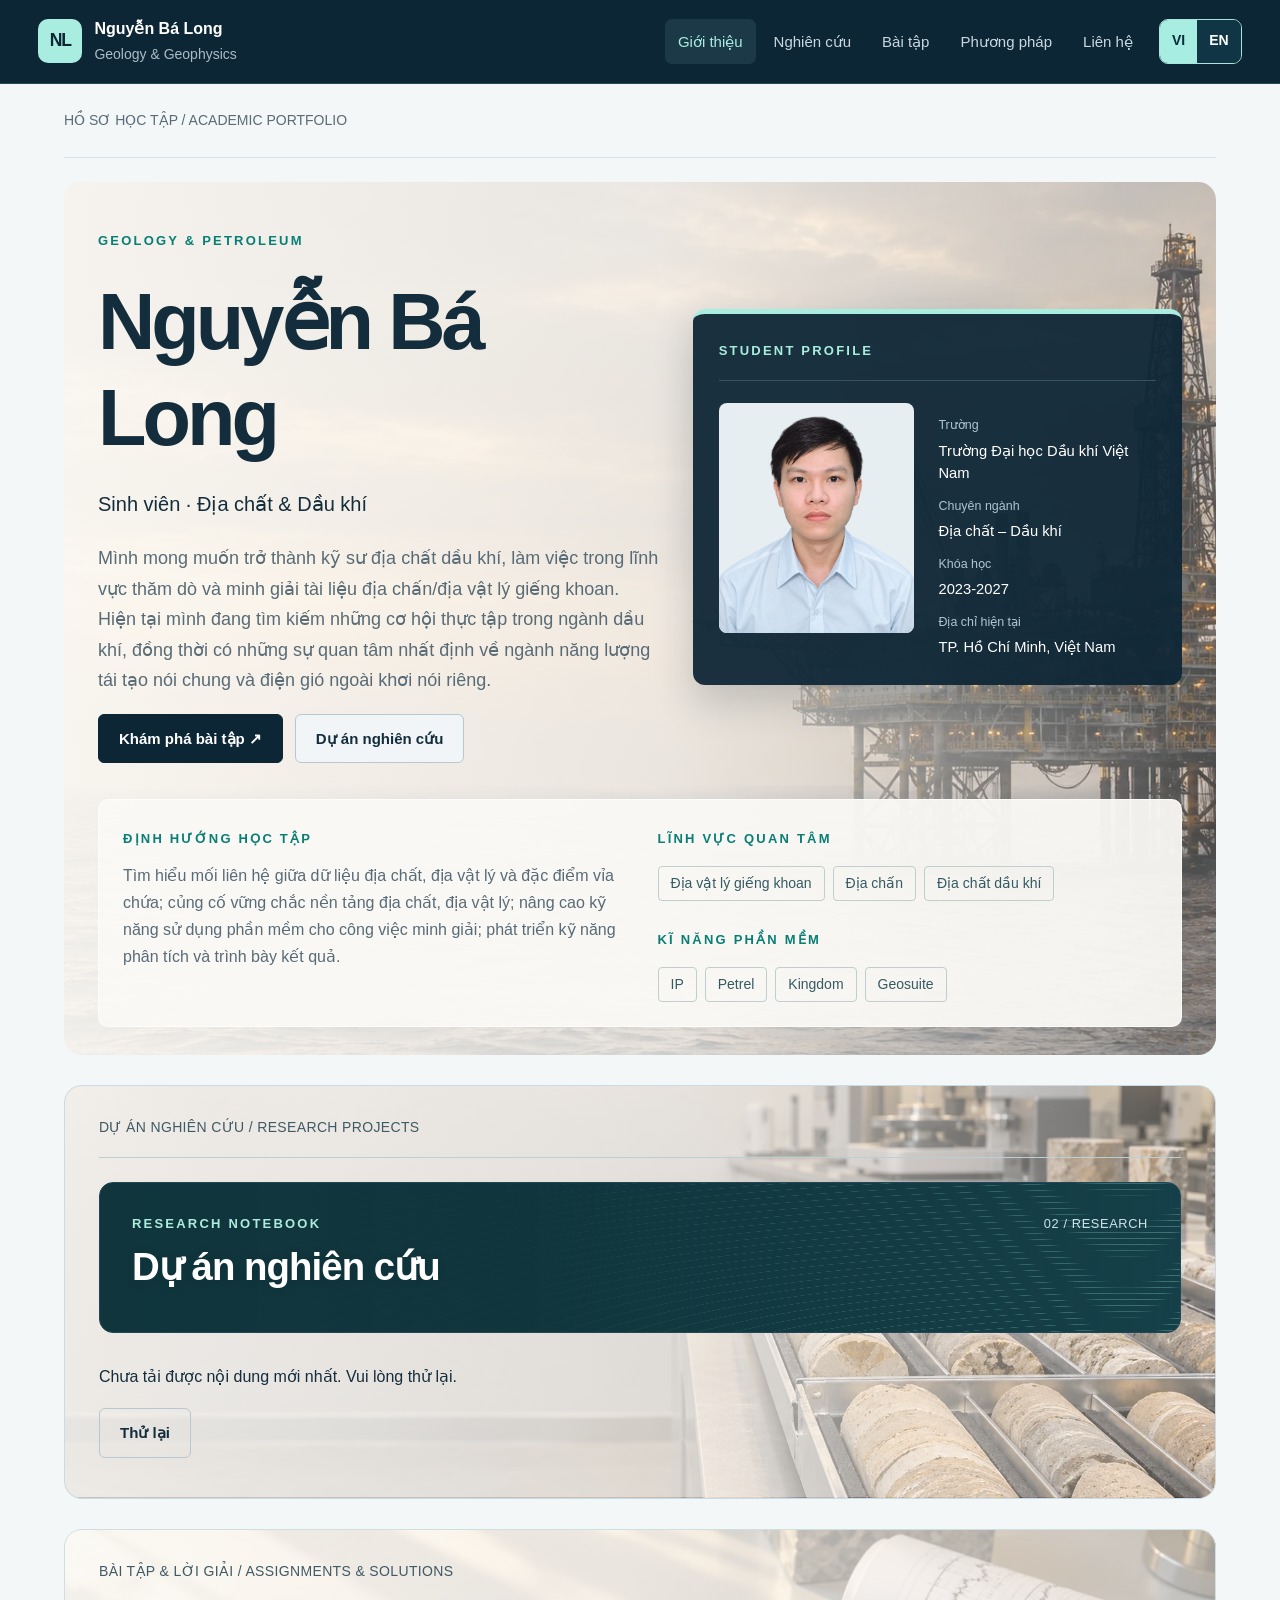
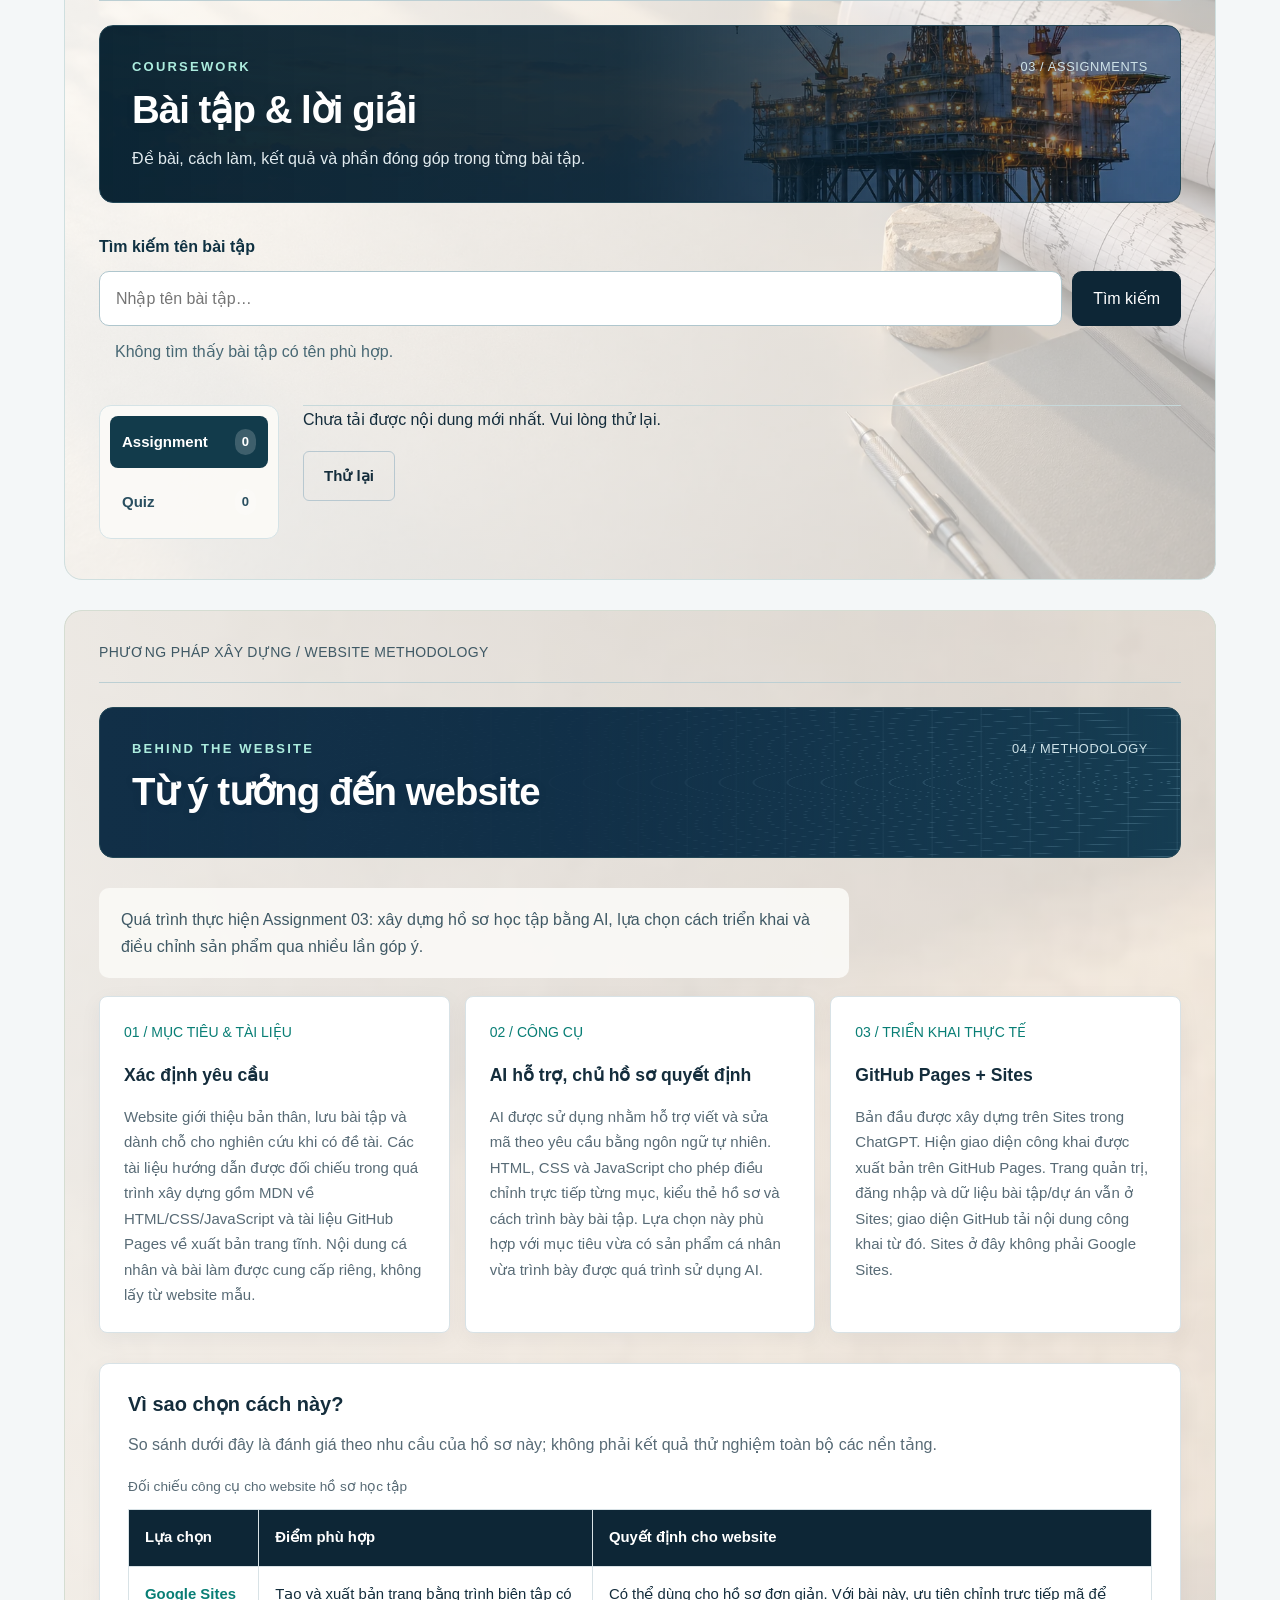
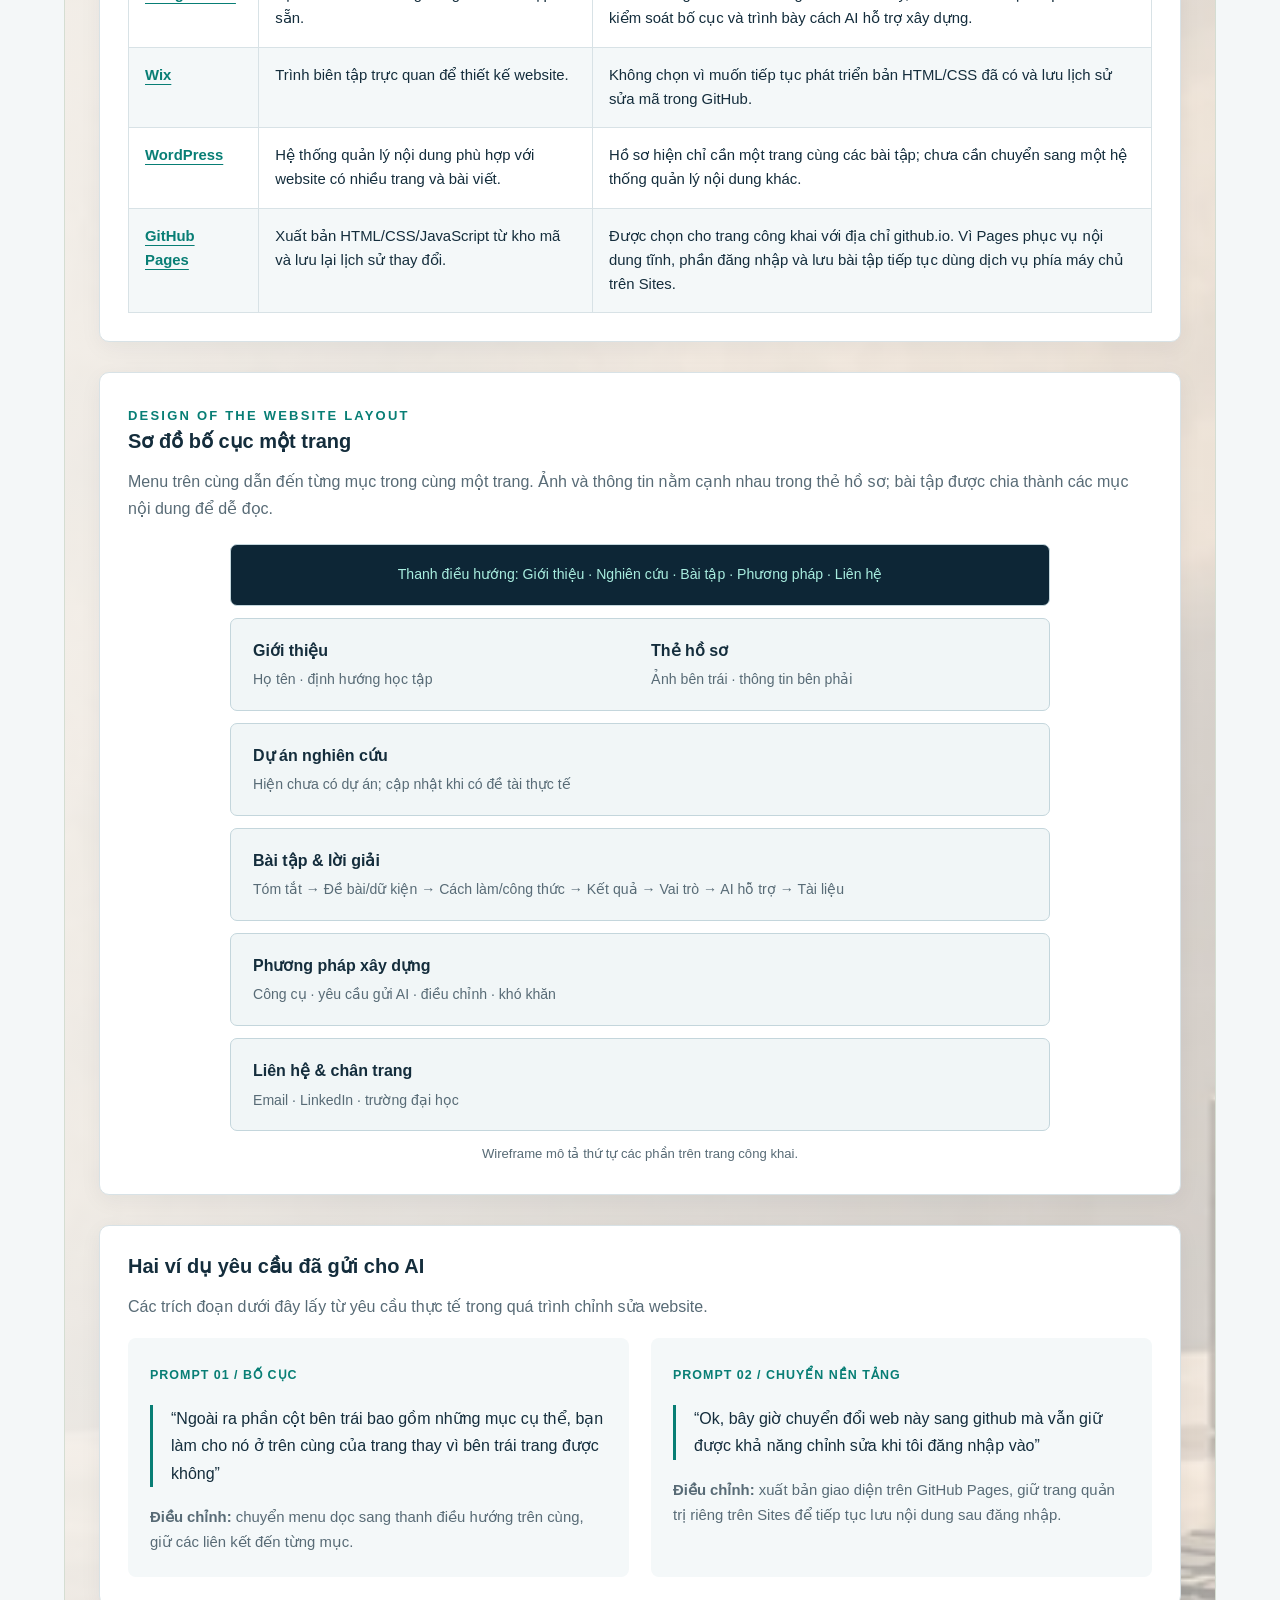
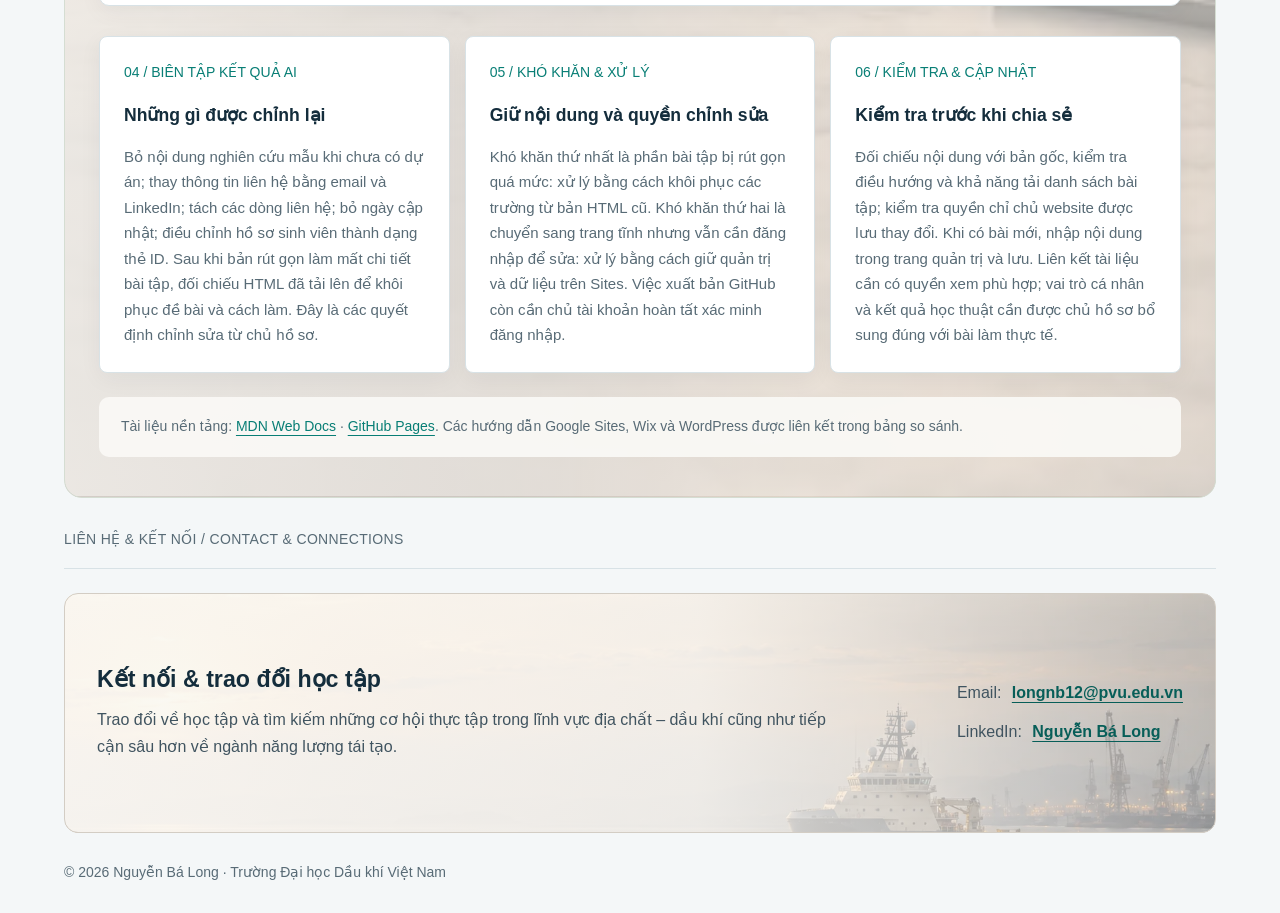
==== commit 8da74f8f: "Use distinct petroleum photographs across full portfolio sections" ====
--- a/index.html
+++ b/index.html
@@ -1,6 +1,6 @@
 <!DOCTYPE html>
 
-<html lang="vi"><head><script defer="" src="./language.js?v=20261017-i18n"></script><meta charset="utf-8"/><meta content="width=device-width,initial-scale=1" name="viewport"/><title>Nguyễn Bá Long | Geology &amp; Geophysics</title><meta content="Geology &amp; Geophysics — Nguyễn Bá Long, Trường Đại học Dầu khí Việt Nam. Bài tập, dự án và trao đổi học thuật." name="description"/><link href="./favicon.svg" rel="icon"/><link href="./portfolio.css?v=20261017-panels" rel="stylesheet"/><script defer="" src="./content.js?v=20261015-supabase"></script><script defer="" src="./feedback.js?v=20261015-supabase"></script><meta content="Nguyễn Bá Long | Geology &amp; Geophysics" property="og:title"/><meta content="Geology &amp; Geophysics — Nguyễn Bá Long, Trường Đại học Dầu khí Việt Nam. Bài tập, dự án và trao đổi học thuật." property="og:description"/><meta content="website" property="og:type"/><meta content="vi_VN" property="og:locale"/><meta content="Nguyễn Bá Long | Geology &amp; Geophysics" property="og:site_name"/><meta content="summary" name="twitter:card"/><meta content="Nguyễn Bá Long | Geology &amp; Geophysics" name="twitter:title"/><meta content="Geology &amp; Geophysics — Nguyễn Bá Long, Trường Đại học Dầu khí Việt Nam. Bài tập, dự án và trao đổi học thuật." name="twitter:description"/><script defer="" src="./assignment-search.js?v=20261006"></script></head><body>
+<html lang="vi"><head><script defer="" src="./language.js?v=20261017-i18n"></script><meta charset="utf-8"/><meta content="width=device-width,initial-scale=1" name="viewport"/><title>Nguyễn Bá Long | Geology &amp; Geophysics</title><meta content="Geology &amp; Geophysics — Nguyễn Bá Long, Trường Đại học Dầu khí Việt Nam. Bài tập, dự án và trao đổi học thuật." name="description"/><link href="./favicon.svg" rel="icon"/><link href="./portfolio.css?v=20261017-photo-panels" rel="stylesheet"/><script defer="" src="./content.js?v=20261015-supabase"></script><script defer="" src="./feedback.js?v=20261015-supabase"></script><meta content="Nguyễn Bá Long | Geology &amp; Geophysics" property="og:title"/><meta content="Geology &amp; Geophysics — Nguyễn Bá Long, Trường Đại học Dầu khí Việt Nam. Bài tập, dự án và trao đổi học thuật." property="og:description"/><meta content="website" property="og:type"/><meta content="vi_VN" property="og:locale"/><meta content="Nguyễn Bá Long | Geology &amp; Geophysics" property="og:site_name"/><meta content="summary" name="twitter:card"/><meta content="Nguyễn Bá Long | Geology &amp; Geophysics" name="twitter:title"/><meta content="Geology &amp; Geophysics — Nguyễn Bá Long, Trường Đại học Dầu khí Việt Nam. Bài tập, dự án và trao đổi học thuật." name="twitter:description"/><script defer="" src="./assignment-search.js?v=20261006"></script></head><body>
 <a class="skip" href="#main">Đến nội dung chính</a>
 <div id="website">
 <header class="side"><a class="brand" href="#home"><span class="monogram">NL</span><span id="brand-name">Nguyễn Bá Long<small>Geology &amp; Geophysics</small></span></a><nav aria-label="Điều hướng chính" class="nav"><a class="active" href="#home">Giới thiệu</a><a href="#research">Nghiên cứu</a><a href="#assignments">Bài tập</a><a href="#methodology">Phương pháp</a><a href="#contact">Liên hệ</a><div aria-label="Ngôn ngữ" class="language-switch" role="group"><button aria-label="Tiếng Việt" aria-pressed="true" data-lang="vi" type="button">VI</button><button aria-label="English" aria-pressed="false" data-lang="en" type="button">EN</button></div></nav></header>
--- a/portfolio.css
+++ b/portfolio.css
@@ -184,3 +184,29 @@
 
 @media print{#research,#assignments,#methodology{background:#fff!important;border:0;padding:0}
 }
+
+/* Full-section petroleum photographs. Heading banners remain independent. */
+#home,#research,#assignments,#methodology,#contact{
+ background-color:#e8e4de;
+ background-repeat:no-repeat;
+ background-size:cover;
+ background-position:center;
+}
+#home{background-image:linear-gradient(90deg,rgba(250,248,244,.94),rgba(250,248,244,.78) 52%,rgba(250,248,244,.24)),url('./assets/backgrounds/home.webp')}
+#research{background-image:linear-gradient(90deg,rgba(250,248,244,.88),rgba(250,248,244,.70) 55%,rgba(250,248,244,.26)),url('./assets/backgrounds/research.webp')}
+#assignments{background-image:linear-gradient(90deg,rgba(250,248,244,.84),rgba(250,248,244,.64)),url('./assets/backgrounds/assignments.webp')}
+#methodology{background-image:linear-gradient(90deg,rgba(250,248,244,.86),rgba(250,248,244,.62)),url('./assets/backgrounds/methodology.webp')}
+#contact{background-image:linear-gradient(90deg,rgba(250,248,244,.95),rgba(250,248,244,.88) 55%,rgba(250,248,244,.42)),url('./assets/backgrounds/contact.webp');border-color:#d3cdc4;color:var(--ink);min-height:240px}
+#contact h3{color:var(--ink)}
+#contact p,#contact-links .contact-line span{color:#405460}
+#contact a{color:#075e58}#contact a:hover{color:#083d39}
+#home .about-strip{background:rgba(250,249,246,.94)}
+#assignments .coursework-menu{background:rgba(250,249,246,.96)}
+#methodology>.method-intro,#methodology>.references{background:rgba(250,249,246,.94);padding:18px 22px;border-radius:10px}
+@media(max-width:700px){
+ #home,#research,#assignments,#methodology,#contact{background-position:65% center}
+ #contact{min-height:0}
+}
+@media print{
+ #home,#research,#assignments,#methodology,#contact{background:#fff!important}
+}
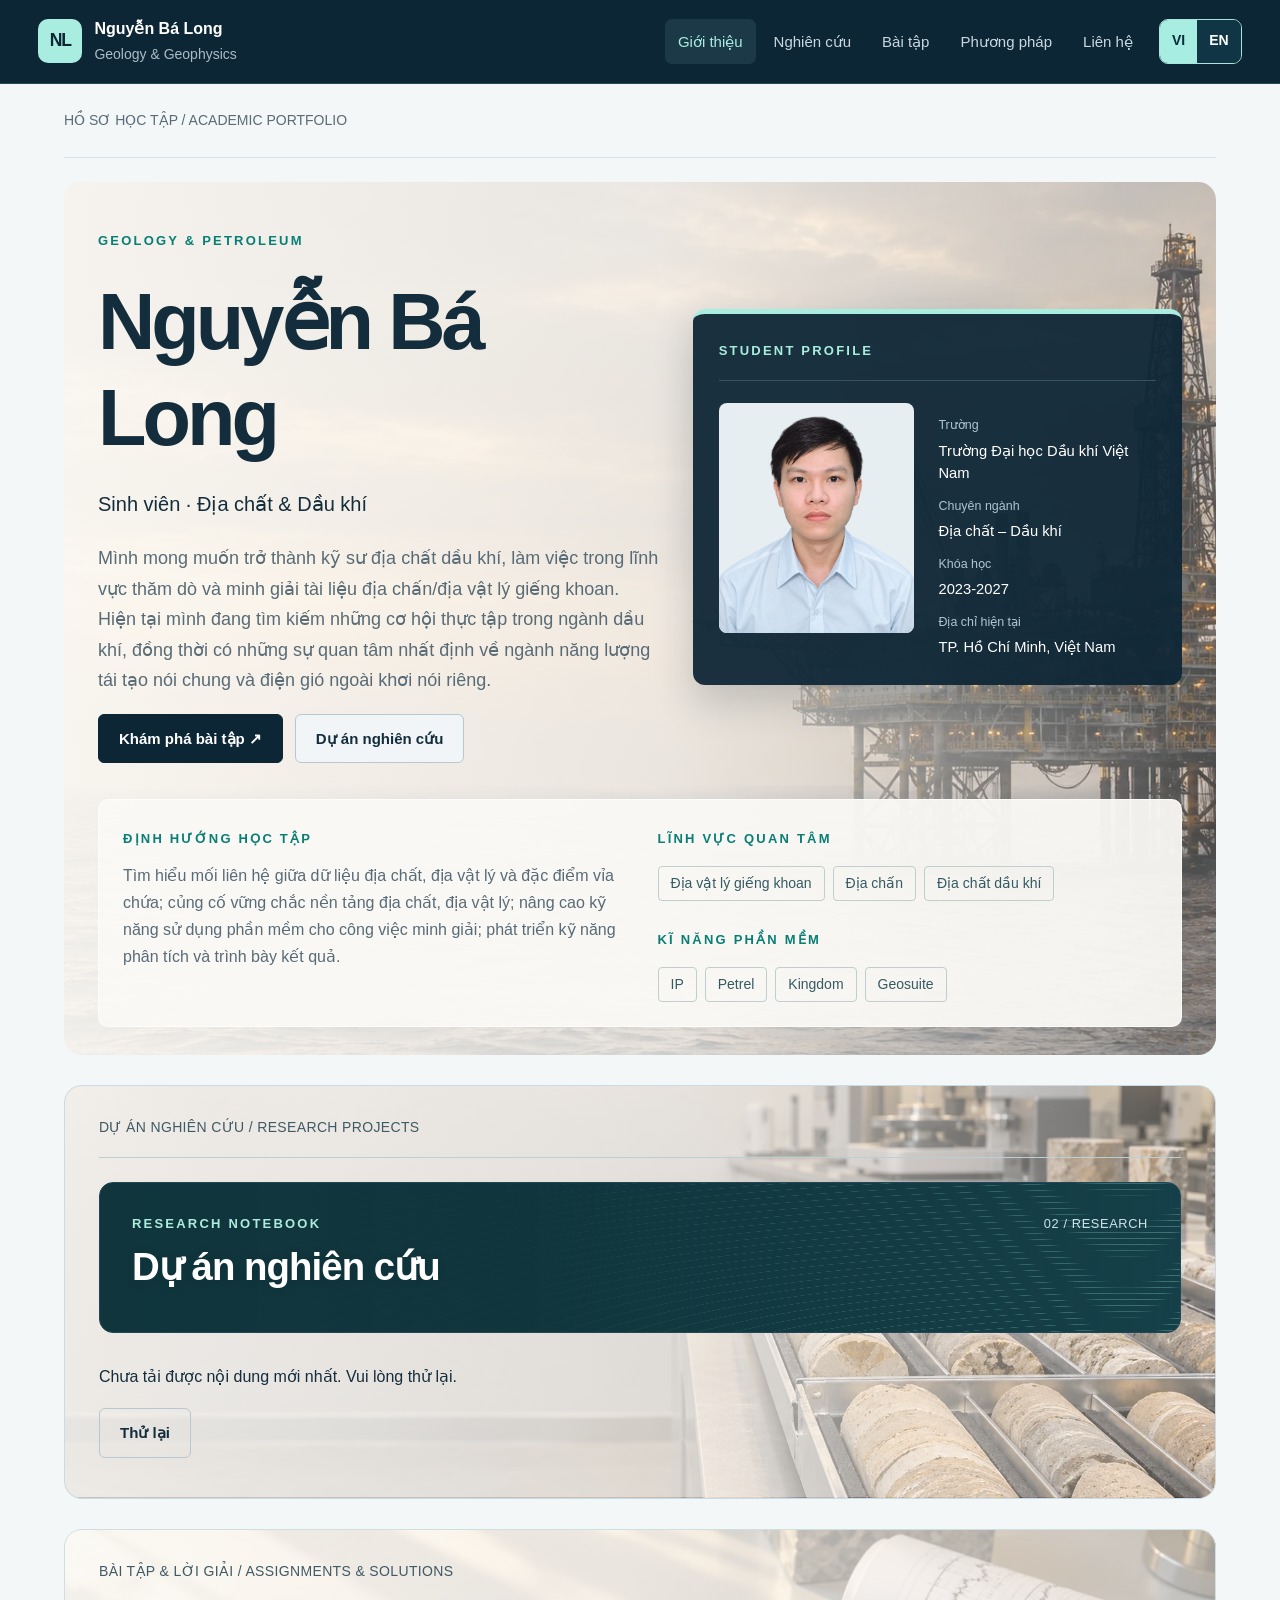
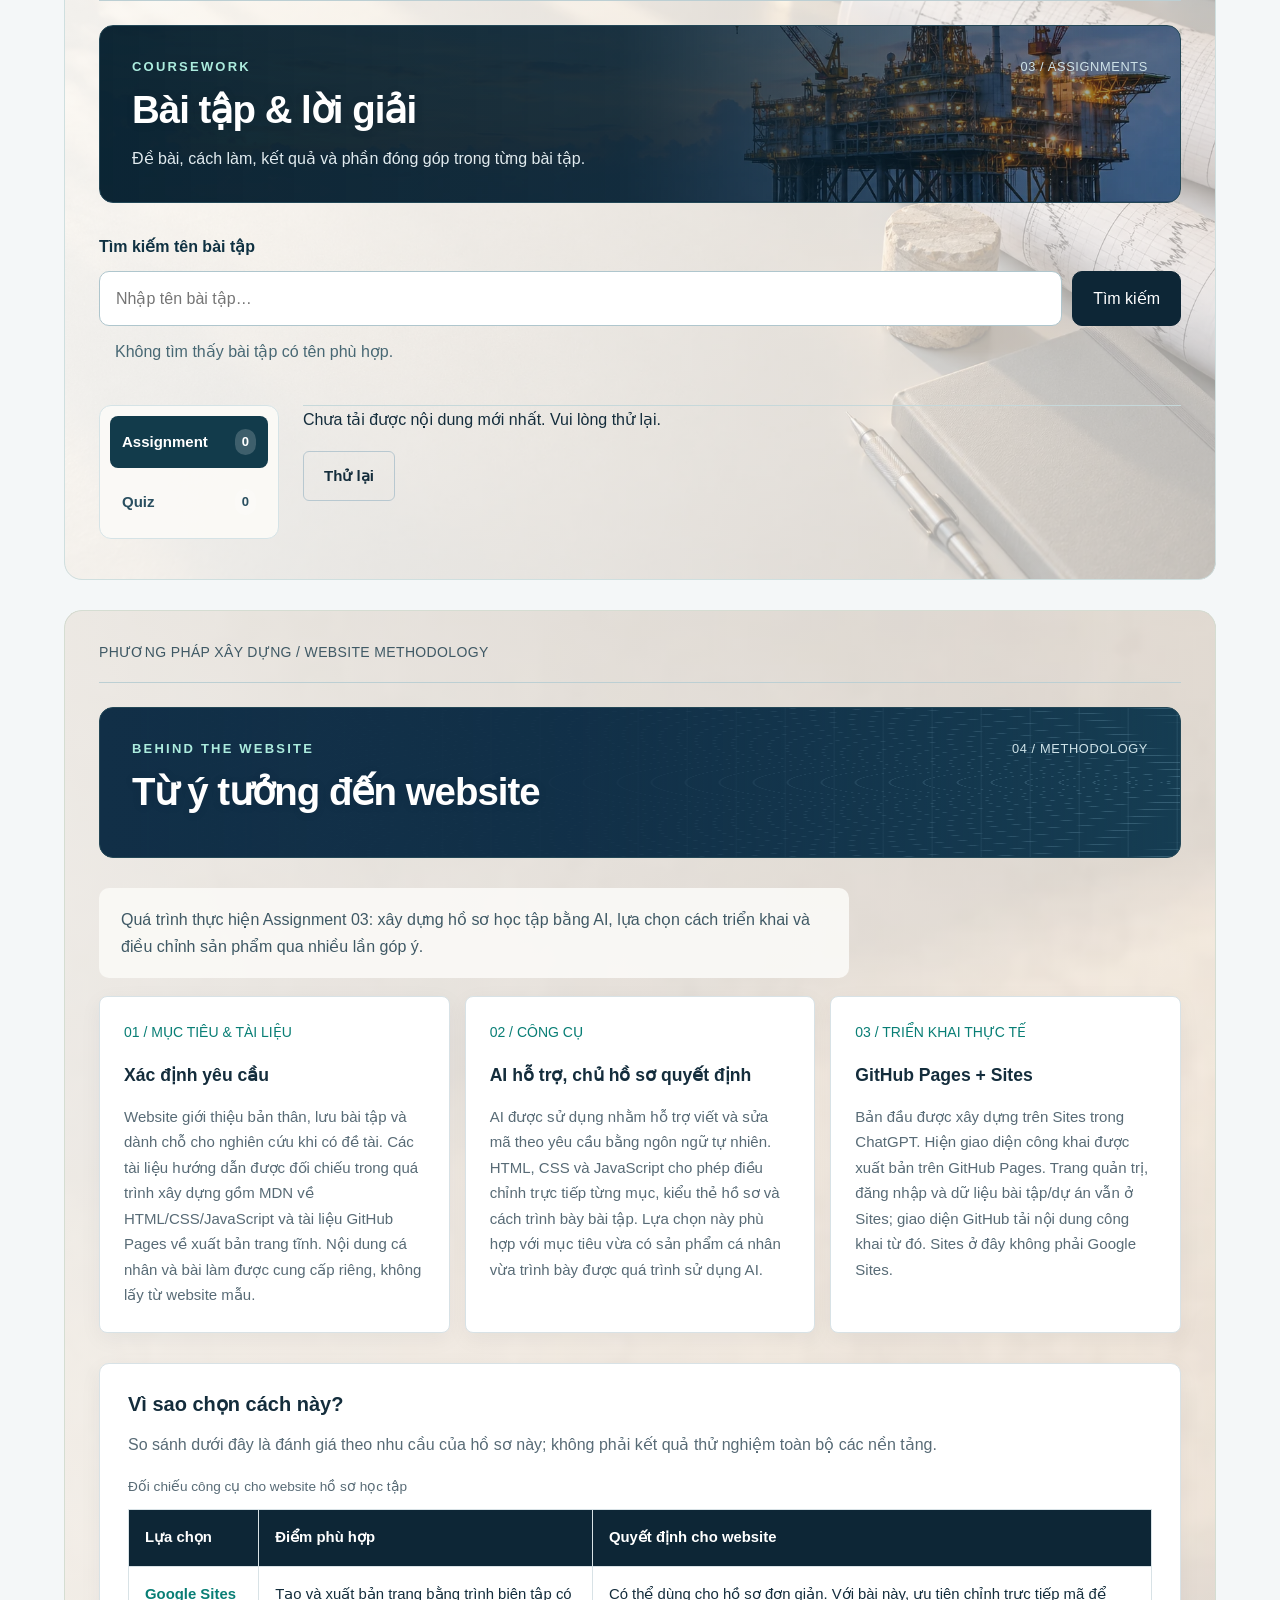
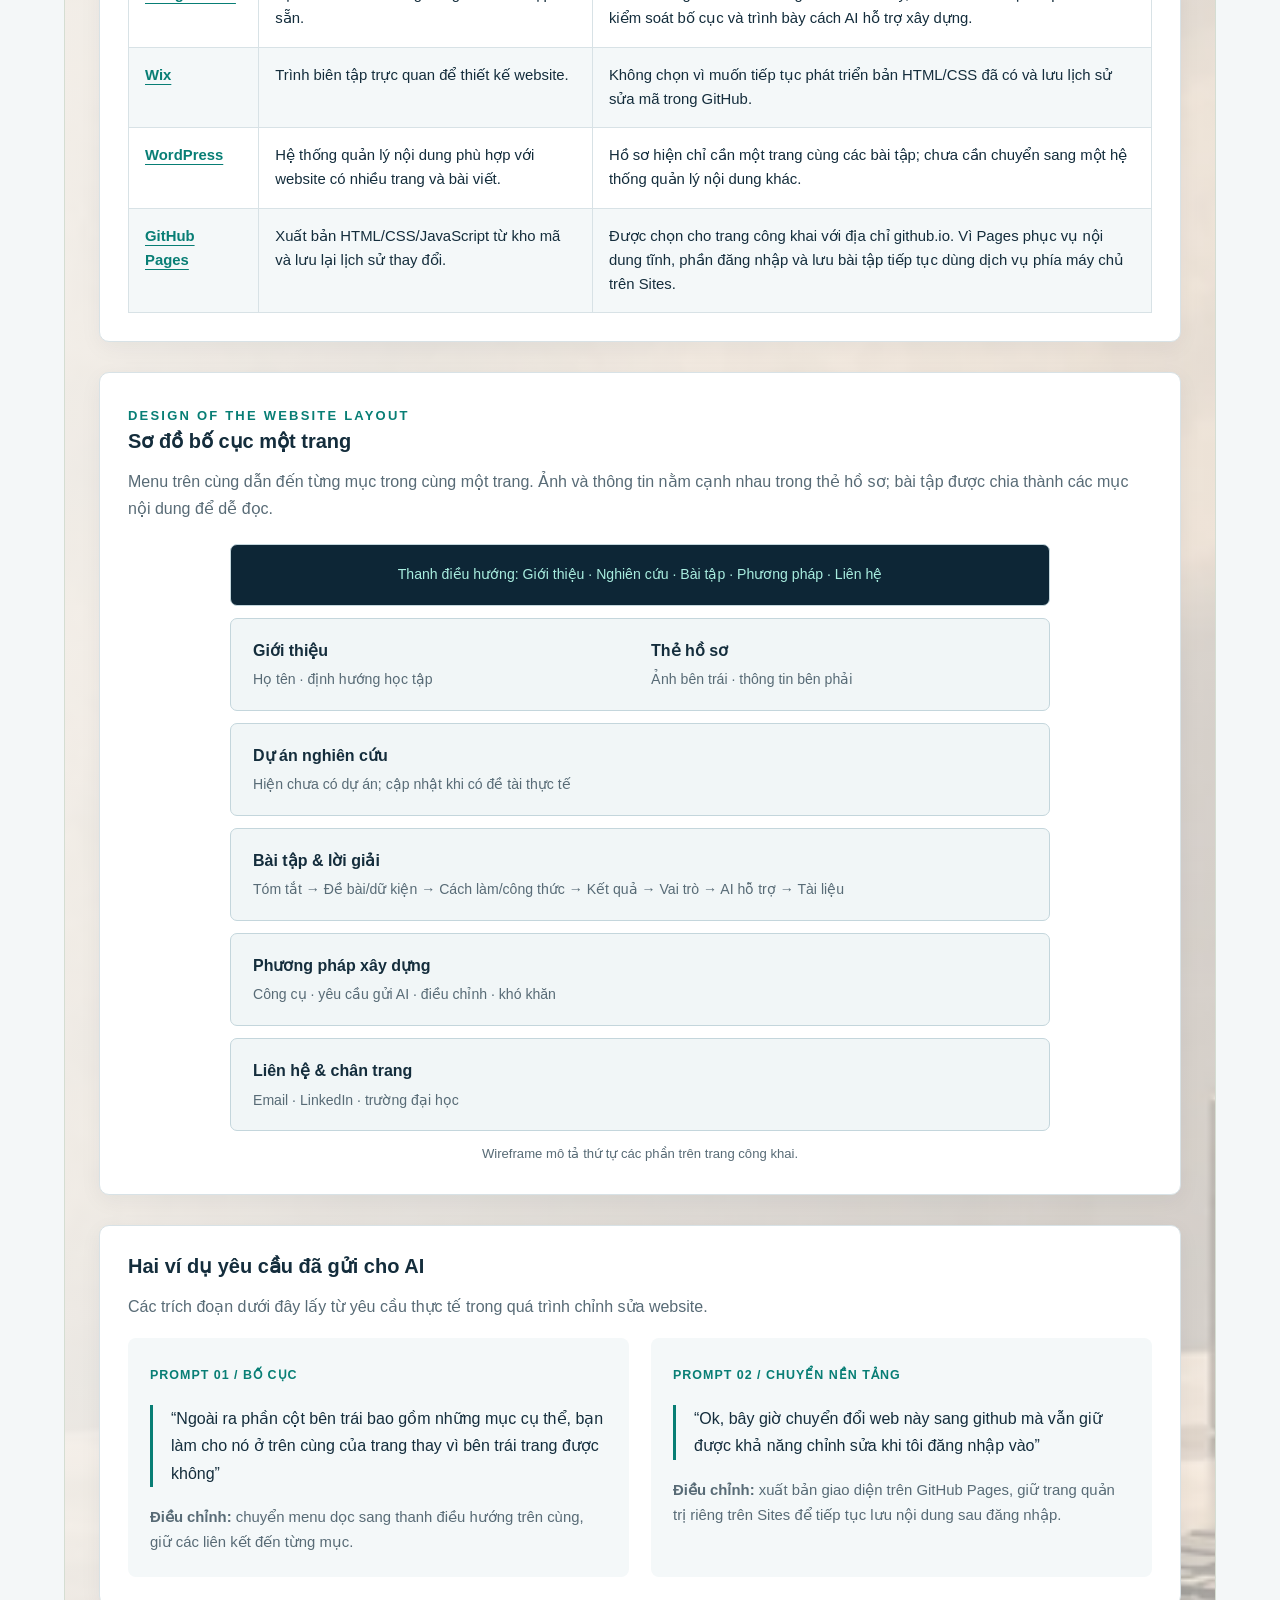
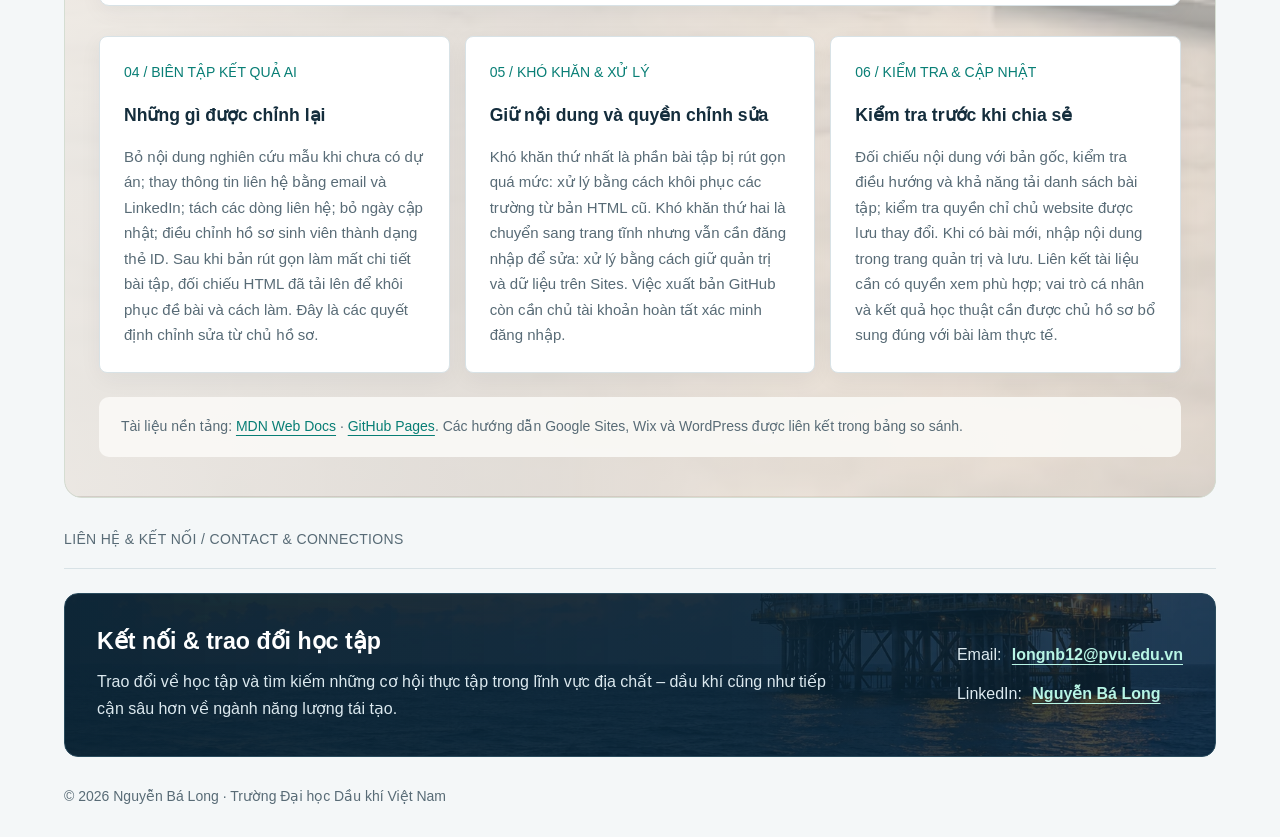
==== commit e680071b: "Restore original dark petroleum contact section" ====
--- a/index.html
+++ b/index.html
@@ -1,6 +1,6 @@
 <!DOCTYPE html>
 
-<html lang="vi"><head><script defer="" src="./language.js?v=20261017-i18n"></script><meta charset="utf-8"/><meta content="width=device-width,initial-scale=1" name="viewport"/><title>Nguyễn Bá Long | Geology &amp; Geophysics</title><meta content="Geology &amp; Geophysics — Nguyễn Bá Long, Trường Đại học Dầu khí Việt Nam. Bài tập, dự án và trao đổi học thuật." name="description"/><link href="./favicon.svg" rel="icon"/><link href="./portfolio.css?v=20261017-photo-panels" rel="stylesheet"/><script defer="" src="./content.js?v=20261015-supabase"></script><script defer="" src="./feedback.js?v=20261015-supabase"></script><meta content="Nguyễn Bá Long | Geology &amp; Geophysics" property="og:title"/><meta content="Geology &amp; Geophysics — Nguyễn Bá Long, Trường Đại học Dầu khí Việt Nam. Bài tập, dự án và trao đổi học thuật." property="og:description"/><meta content="website" property="og:type"/><meta content="vi_VN" property="og:locale"/><meta content="Nguyễn Bá Long | Geology &amp; Geophysics" property="og:site_name"/><meta content="summary" name="twitter:card"/><meta content="Nguyễn Bá Long | Geology &amp; Geophysics" name="twitter:title"/><meta content="Geology &amp; Geophysics — Nguyễn Bá Long, Trường Đại học Dầu khí Việt Nam. Bài tập, dự án và trao đổi học thuật." name="twitter:description"/><script defer="" src="./assignment-search.js?v=20261006"></script></head><body>
+<html lang="vi"><head><script defer="" src="./language.js?v=20261017-i18n"></script><meta charset="utf-8"/><meta content="width=device-width,initial-scale=1" name="viewport"/><title>Nguyễn Bá Long | Geology &amp; Geophysics</title><meta content="Geology &amp; Geophysics — Nguyễn Bá Long, Trường Đại học Dầu khí Việt Nam. Bài tập, dự án và trao đổi học thuật." name="description"/><link href="./favicon.svg" rel="icon"/><link href="./portfolio.css?v=20261017-contact-restored" rel="stylesheet"/><script defer="" src="./content.js?v=20261015-supabase"></script><script defer="" src="./feedback.js?v=20261015-supabase"></script><meta content="Nguyễn Bá Long | Geology &amp; Geophysics" property="og:title"/><meta content="Geology &amp; Geophysics — Nguyễn Bá Long, Trường Đại học Dầu khí Việt Nam. Bài tập, dự án và trao đổi học thuật." property="og:description"/><meta content="website" property="og:type"/><meta content="vi_VN" property="og:locale"/><meta content="Nguyễn Bá Long | Geology &amp; Geophysics" property="og:site_name"/><meta content="summary" name="twitter:card"/><meta content="Nguyễn Bá Long | Geology &amp; Geophysics" name="twitter:title"/><meta content="Geology &amp; Geophysics — Nguyễn Bá Long, Trường Đại học Dầu khí Việt Nam. Bài tập, dự án và trao đổi học thuật." name="twitter:description"/><script defer="" src="./assignment-search.js?v=20261006"></script></head><body>
 <a class="skip" href="#main">Đến nội dung chính</a>
 <div id="website">
 <header class="side"><a class="brand" href="#home"><span class="monogram">NL</span><span id="brand-name">Nguyễn Bá Long<small>Geology &amp; Geophysics</small></span></a><nav aria-label="Điều hướng chính" class="nav"><a class="active" href="#home">Giới thiệu</a><a href="#research">Nghiên cứu</a><a href="#assignments">Bài tập</a><a href="#methodology">Phương pháp</a><a href="#contact">Liên hệ</a><div aria-label="Ngôn ngữ" class="language-switch" role="group"><button aria-label="Tiếng Việt" aria-pressed="true" data-lang="vi" type="button">VI</button><button aria-label="English" aria-pressed="false" data-lang="en" type="button">EN</button></div></nav></header>
--- a/portfolio.css
+++ b/portfolio.css
@@ -186,7 +186,7 @@
 }
 
 /* Full-section petroleum photographs. Heading banners remain independent. */
-#home,#research,#assignments,#methodology,#contact{
+#home,#research,#assignments,#methodology{
  background-color:#e8e4de;
  background-repeat:no-repeat;
  background-size:cover;
@@ -196,17 +196,12 @@
 #research{background-image:linear-gradient(90deg,rgba(250,248,244,.88),rgba(250,248,244,.70) 55%,rgba(250,248,244,.26)),url('./assets/backgrounds/research.webp')}
 #assignments{background-image:linear-gradient(90deg,rgba(250,248,244,.84),rgba(250,248,244,.64)),url('./assets/backgrounds/assignments.webp')}
 #methodology{background-image:linear-gradient(90deg,rgba(250,248,244,.86),rgba(250,248,244,.62)),url('./assets/backgrounds/methodology.webp')}
-#contact{background-image:linear-gradient(90deg,rgba(250,248,244,.95),rgba(250,248,244,.88) 55%,rgba(250,248,244,.42)),url('./assets/backgrounds/contact.webp');border-color:#d3cdc4;color:var(--ink);min-height:240px}
-#contact h3{color:var(--ink)}
-#contact p,#contact-links .contact-line span{color:#405460}
-#contact a{color:#075e58}#contact a:hover{color:#083d39}
 #home .about-strip{background:rgba(250,249,246,.94)}
 #assignments .coursework-menu{background:rgba(250,249,246,.96)}
 #methodology>.method-intro,#methodology>.references{background:rgba(250,249,246,.94);padding:18px 22px;border-radius:10px}
 @media(max-width:700px){
- #home,#research,#assignments,#methodology,#contact{background-position:65% center}
- #contact{min-height:0}
+ #home,#research,#assignments,#methodology{background-position:65% center}
 }
 @media print{
- #home,#research,#assignments,#methodology,#contact{background:#fff!important}
-}
+ #home,#research,#assignments,#methodology{background:#fff!important}
+}
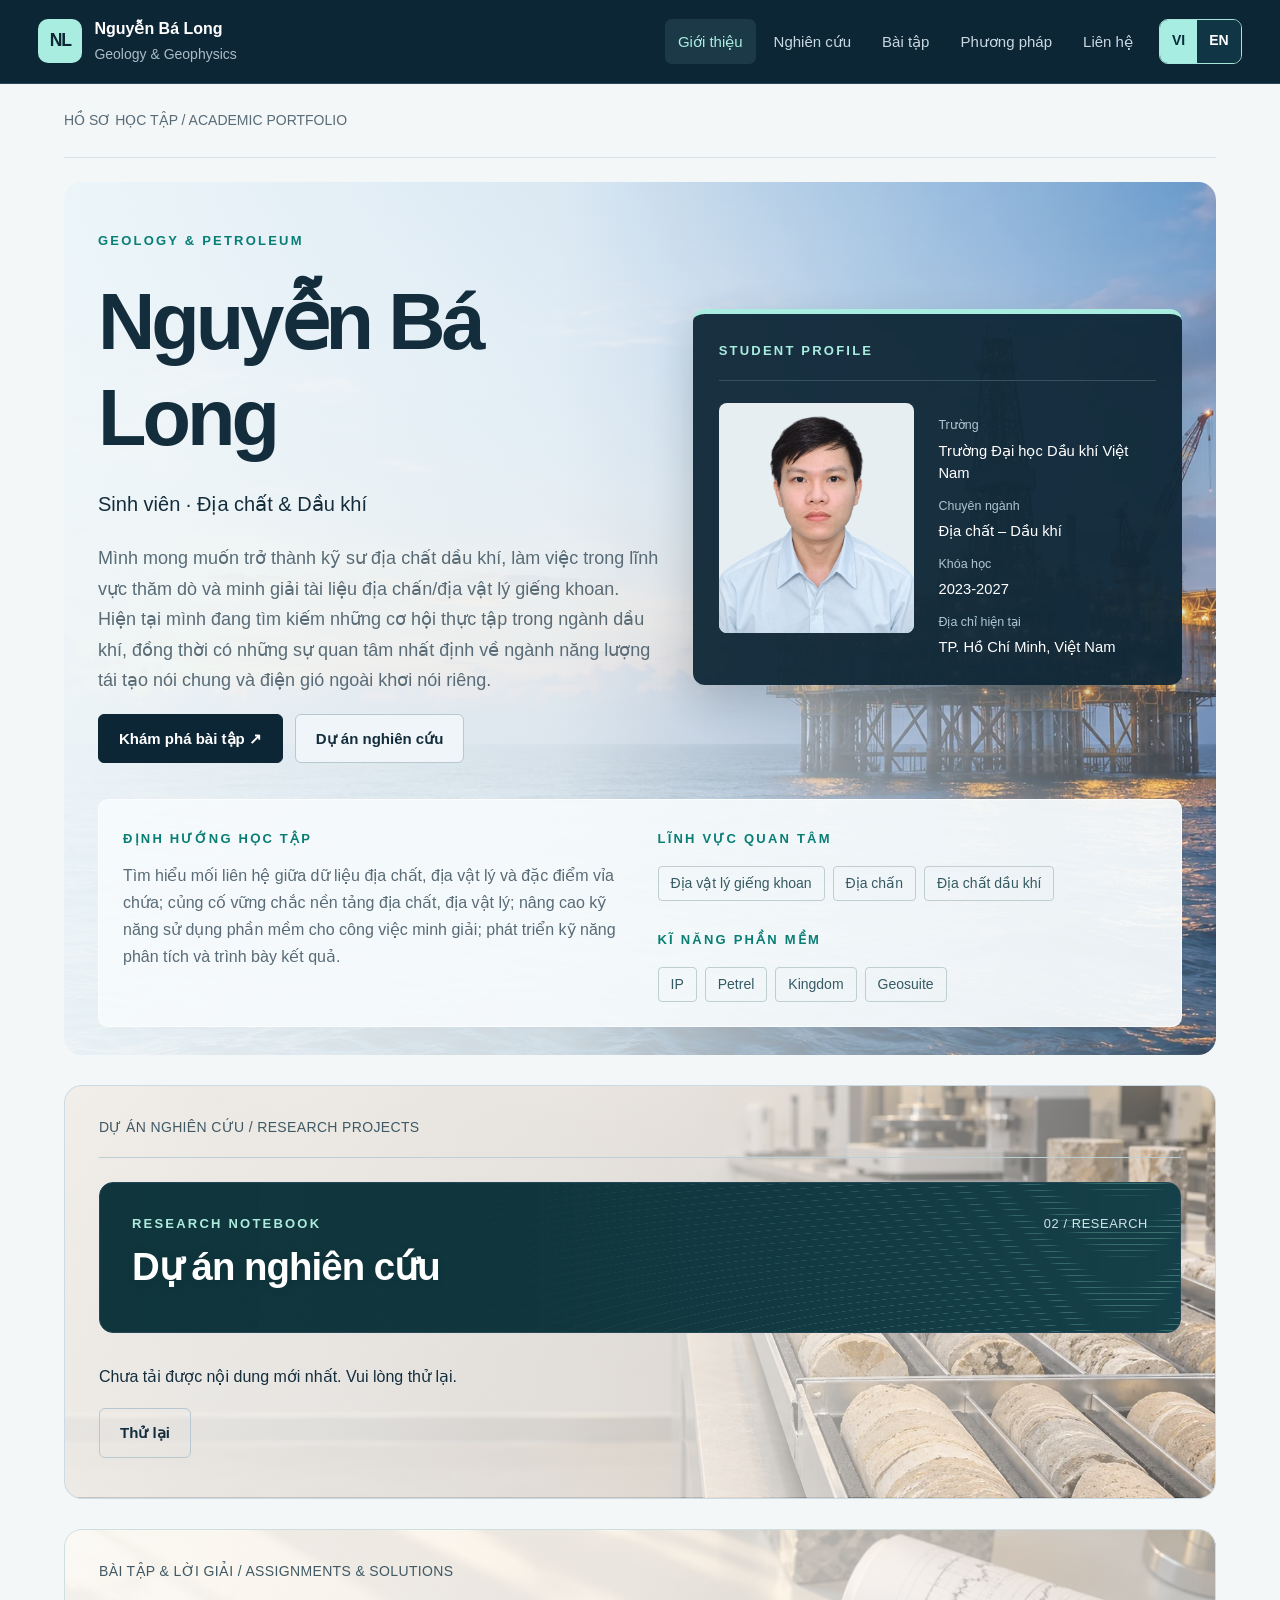
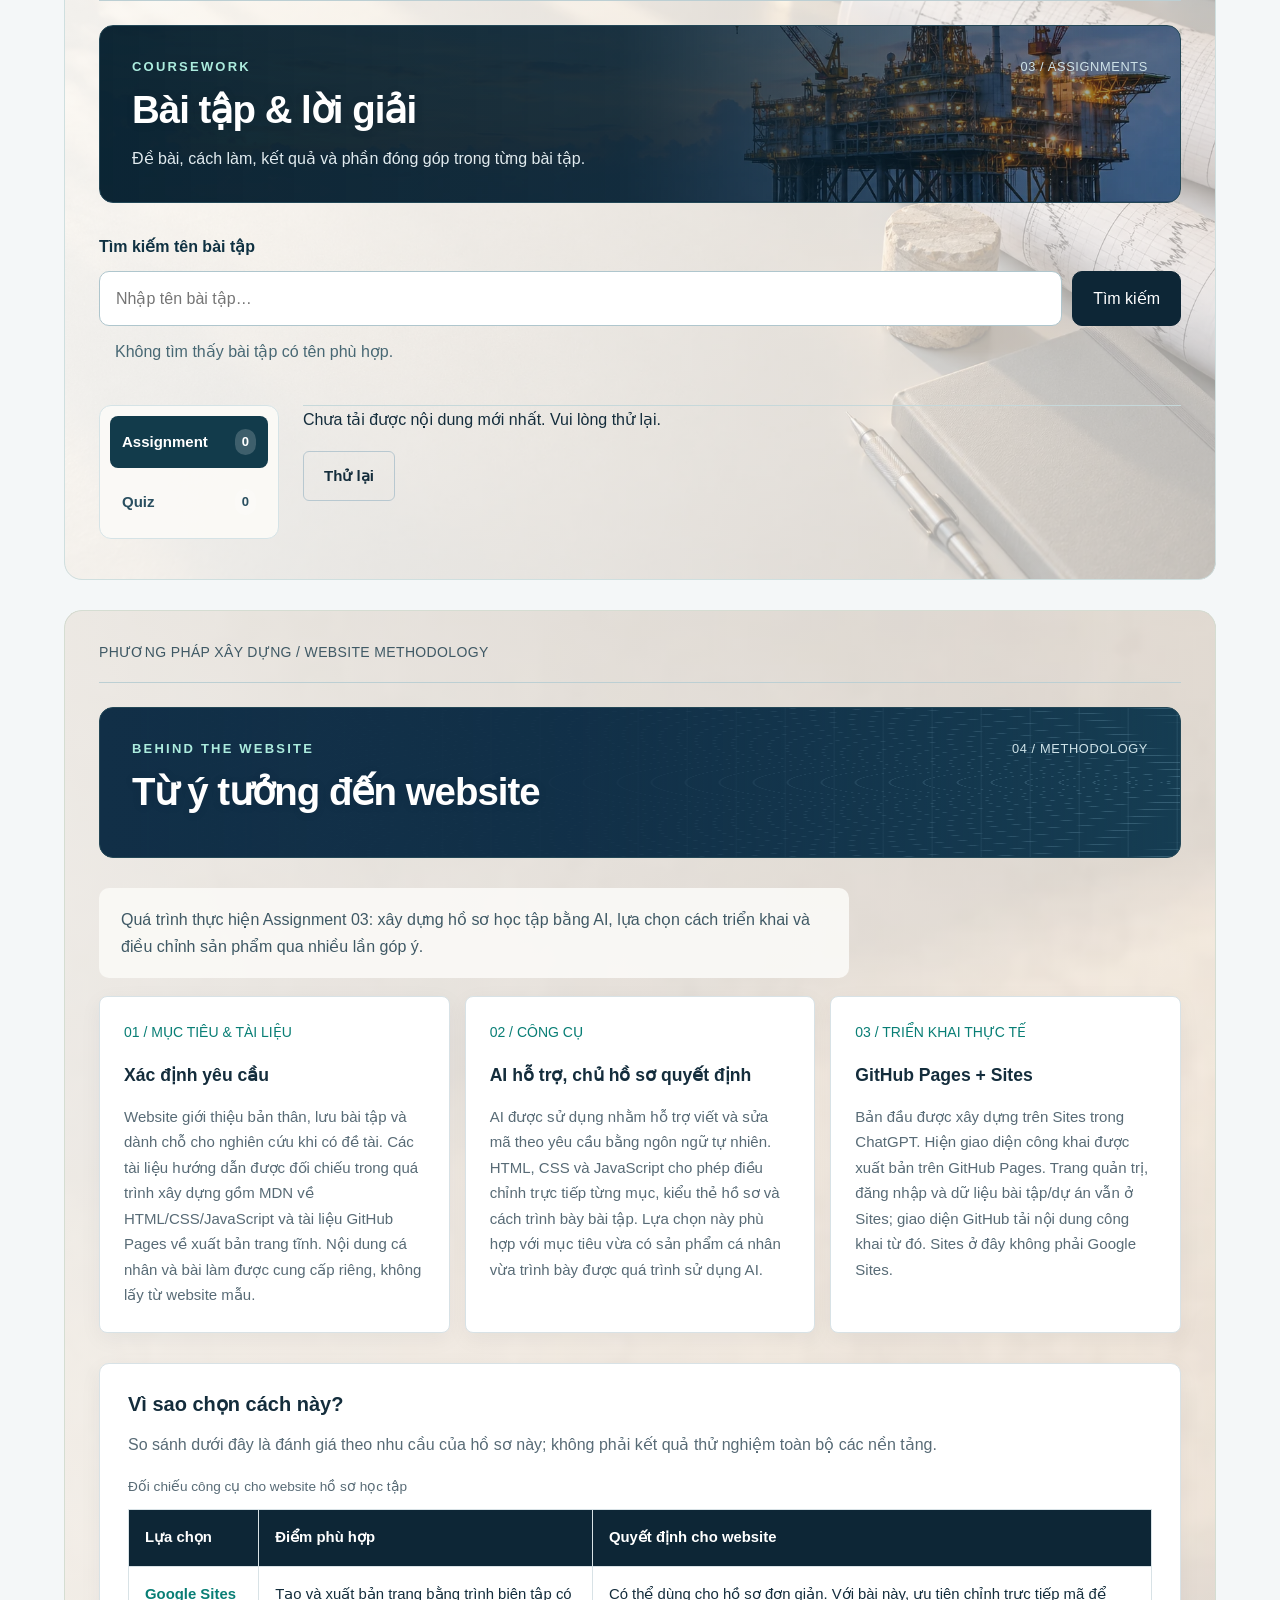
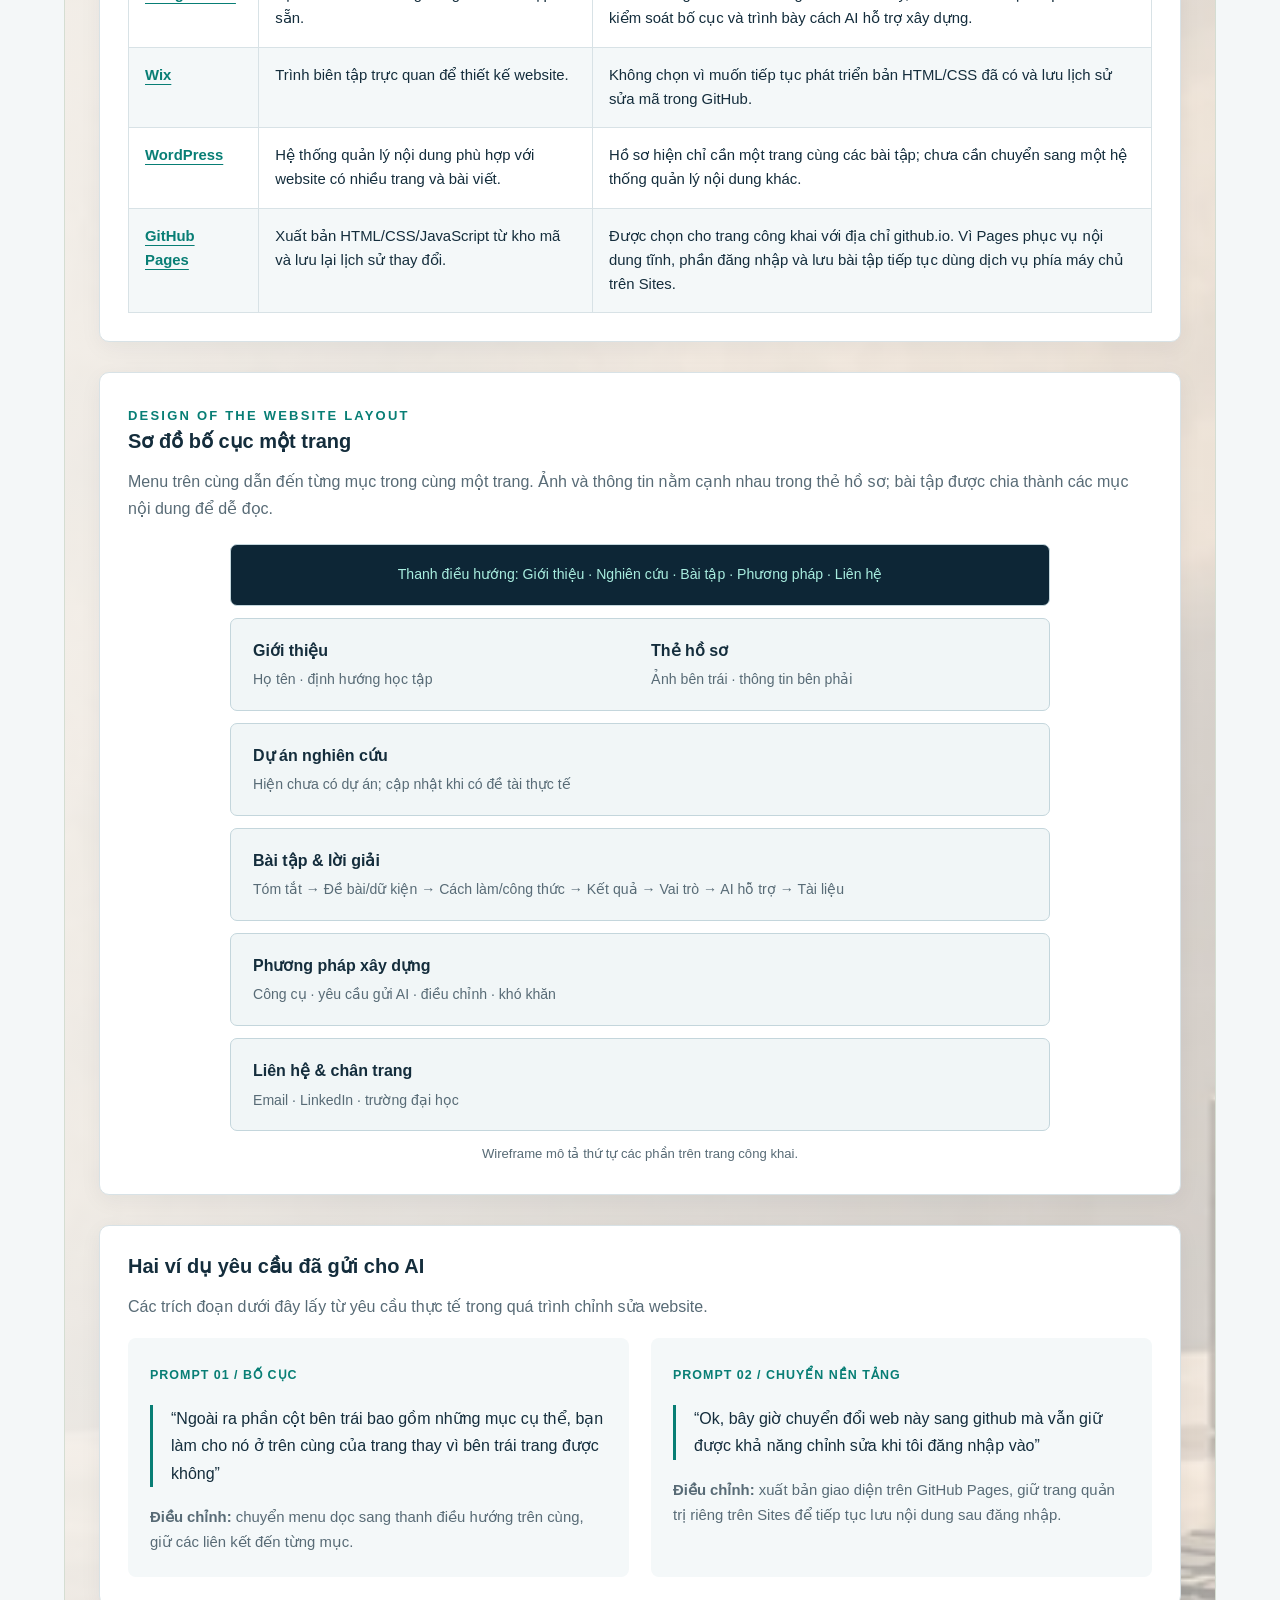
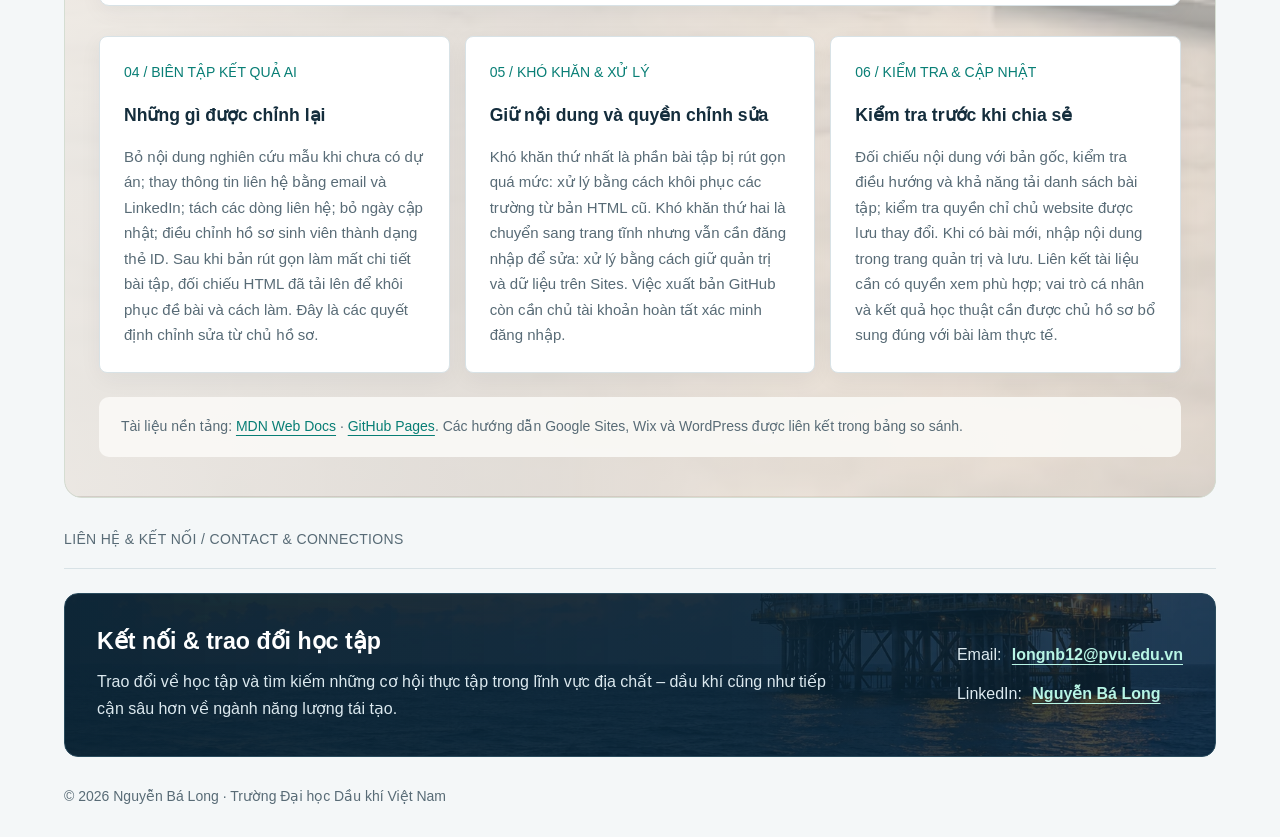
==== commit d7e99d56: "Restore original portfolio introduction and profile background" ====
--- a/index.html
+++ b/index.html
@@ -1,6 +1,6 @@
 <!DOCTYPE html>
 
-<html lang="vi"><head><script defer="" src="./language.js?v=20261017-i18n"></script><meta charset="utf-8"/><meta content="width=device-width,initial-scale=1" name="viewport"/><title>Nguyễn Bá Long | Geology &amp; Geophysics</title><meta content="Geology &amp; Geophysics — Nguyễn Bá Long, Trường Đại học Dầu khí Việt Nam. Bài tập, dự án và trao đổi học thuật." name="description"/><link href="./favicon.svg" rel="icon"/><link href="./portfolio.css?v=20261017-contact-restored" rel="stylesheet"/><script defer="" src="./content.js?v=20261015-supabase"></script><script defer="" src="./feedback.js?v=20261015-supabase"></script><meta content="Nguyễn Bá Long | Geology &amp; Geophysics" property="og:title"/><meta content="Geology &amp; Geophysics — Nguyễn Bá Long, Trường Đại học Dầu khí Việt Nam. Bài tập, dự án và trao đổi học thuật." property="og:description"/><meta content="website" property="og:type"/><meta content="vi_VN" property="og:locale"/><meta content="Nguyễn Bá Long | Geology &amp; Geophysics" property="og:site_name"/><meta content="summary" name="twitter:card"/><meta content="Nguyễn Bá Long | Geology &amp; Geophysics" name="twitter:title"/><meta content="Geology &amp; Geophysics — Nguyễn Bá Long, Trường Đại học Dầu khí Việt Nam. Bài tập, dự án và trao đổi học thuật." name="twitter:description"/><script defer="" src="./assignment-search.js?v=20261006"></script></head><body>
+<html lang="vi"><head><script defer="" src="./language.js?v=20261017-i18n"></script><meta charset="utf-8"/><meta content="width=device-width,initial-scale=1" name="viewport"/><title>Nguyễn Bá Long | Geology &amp; Geophysics</title><meta content="Geology &amp; Geophysics — Nguyễn Bá Long, Trường Đại học Dầu khí Việt Nam. Bài tập, dự án và trao đổi học thuật." name="description"/><link href="./favicon.svg" rel="icon"/><link href="./portfolio.css?v=20261017-home-restored" rel="stylesheet"/><script defer="" src="./content.js?v=20261015-supabase"></script><script defer="" src="./feedback.js?v=20261015-supabase"></script><meta content="Nguyễn Bá Long | Geology &amp; Geophysics" property="og:title"/><meta content="Geology &amp; Geophysics — Nguyễn Bá Long, Trường Đại học Dầu khí Việt Nam. Bài tập, dự án và trao đổi học thuật." property="og:description"/><meta content="website" property="og:type"/><meta content="vi_VN" property="og:locale"/><meta content="Nguyễn Bá Long | Geology &amp; Geophysics" property="og:site_name"/><meta content="summary" name="twitter:card"/><meta content="Nguyễn Bá Long | Geology &amp; Geophysics" name="twitter:title"/><meta content="Geology &amp; Geophysics — Nguyễn Bá Long, Trường Đại học Dầu khí Việt Nam. Bài tập, dự án và trao đổi học thuật." name="twitter:description"/><script defer="" src="./assignment-search.js?v=20261006"></script></head><body>
 <a class="skip" href="#main">Đến nội dung chính</a>
 <div id="website">
 <header class="side"><a class="brand" href="#home"><span class="monogram">NL</span><span id="brand-name">Nguyễn Bá Long<small>Geology &amp; Geophysics</small></span></a><nav aria-label="Điều hướng chính" class="nav"><a class="active" href="#home">Giới thiệu</a><a href="#research">Nghiên cứu</a><a href="#assignments">Bài tập</a><a href="#methodology">Phương pháp</a><a href="#contact">Liên hệ</a><div aria-label="Ngôn ngữ" class="language-switch" role="group"><button aria-label="Tiếng Việt" aria-pressed="true" data-lang="vi" type="button">VI</button><button aria-label="English" aria-pressed="false" data-lang="en" type="button">EN</button></div></nav></header>
--- a/portfolio.css
+++ b/portfolio.css
@@ -186,22 +186,20 @@
 }
 
 /* Full-section petroleum photographs. Heading banners remain independent. */
-#home,#research,#assignments,#methodology{
+#research,#assignments,#methodology{
  background-color:#e8e4de;
  background-repeat:no-repeat;
  background-size:cover;
  background-position:center;
 }
-#home{background-image:linear-gradient(90deg,rgba(250,248,244,.94),rgba(250,248,244,.78) 52%,rgba(250,248,244,.24)),url('./assets/backgrounds/home.webp')}
 #research{background-image:linear-gradient(90deg,rgba(250,248,244,.88),rgba(250,248,244,.70) 55%,rgba(250,248,244,.26)),url('./assets/backgrounds/research.webp')}
 #assignments{background-image:linear-gradient(90deg,rgba(250,248,244,.84),rgba(250,248,244,.64)),url('./assets/backgrounds/assignments.webp')}
 #methodology{background-image:linear-gradient(90deg,rgba(250,248,244,.86),rgba(250,248,244,.62)),url('./assets/backgrounds/methodology.webp')}
-#home .about-strip{background:rgba(250,249,246,.94)}
 #assignments .coursework-menu{background:rgba(250,249,246,.96)}
 #methodology>.method-intro,#methodology>.references{background:rgba(250,249,246,.94);padding:18px 22px;border-radius:10px}
 @media(max-width:700px){
- #home,#research,#assignments,#methodology{background-position:65% center}
+ #research,#assignments,#methodology{background-position:65% center}
 }
 @media print{
- #home,#research,#assignments,#methodology{background:#fff!important}
-}
+ #research,#assignments,#methodology{background:#fff!important}
+}
